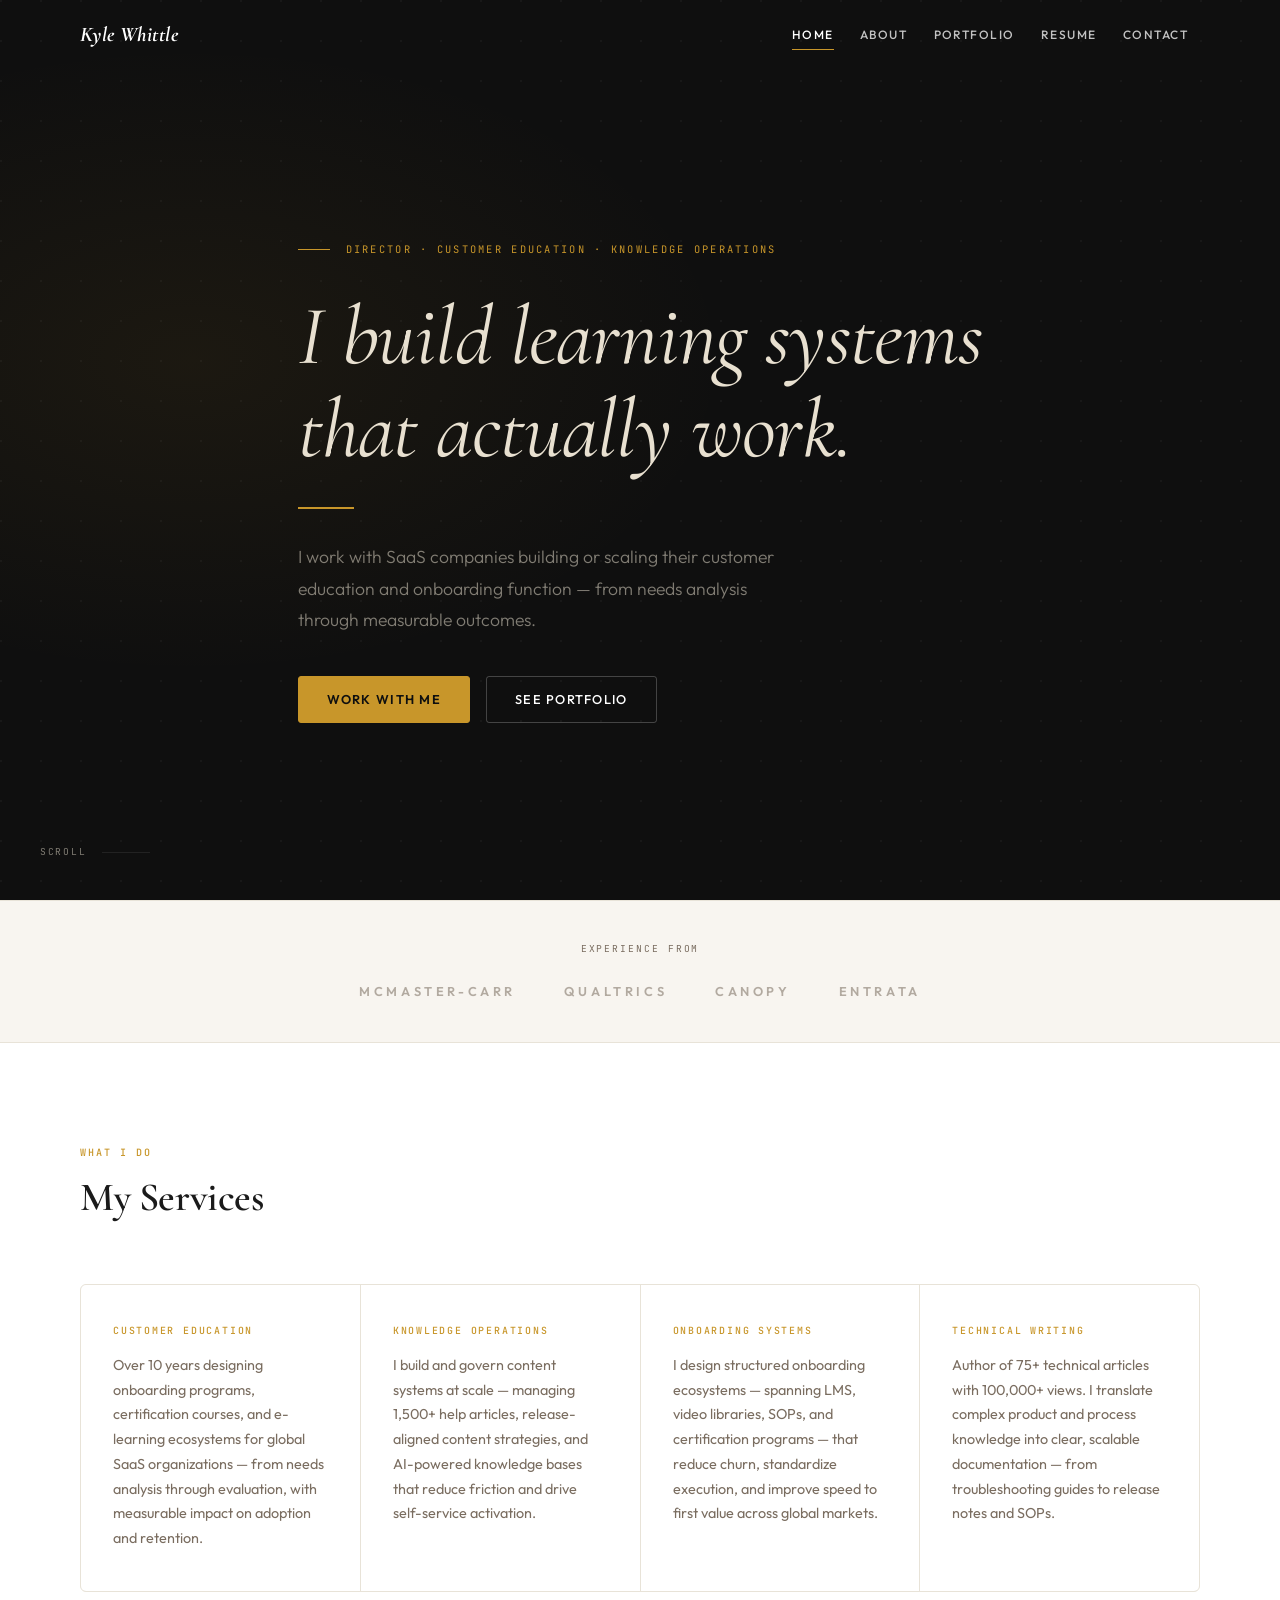
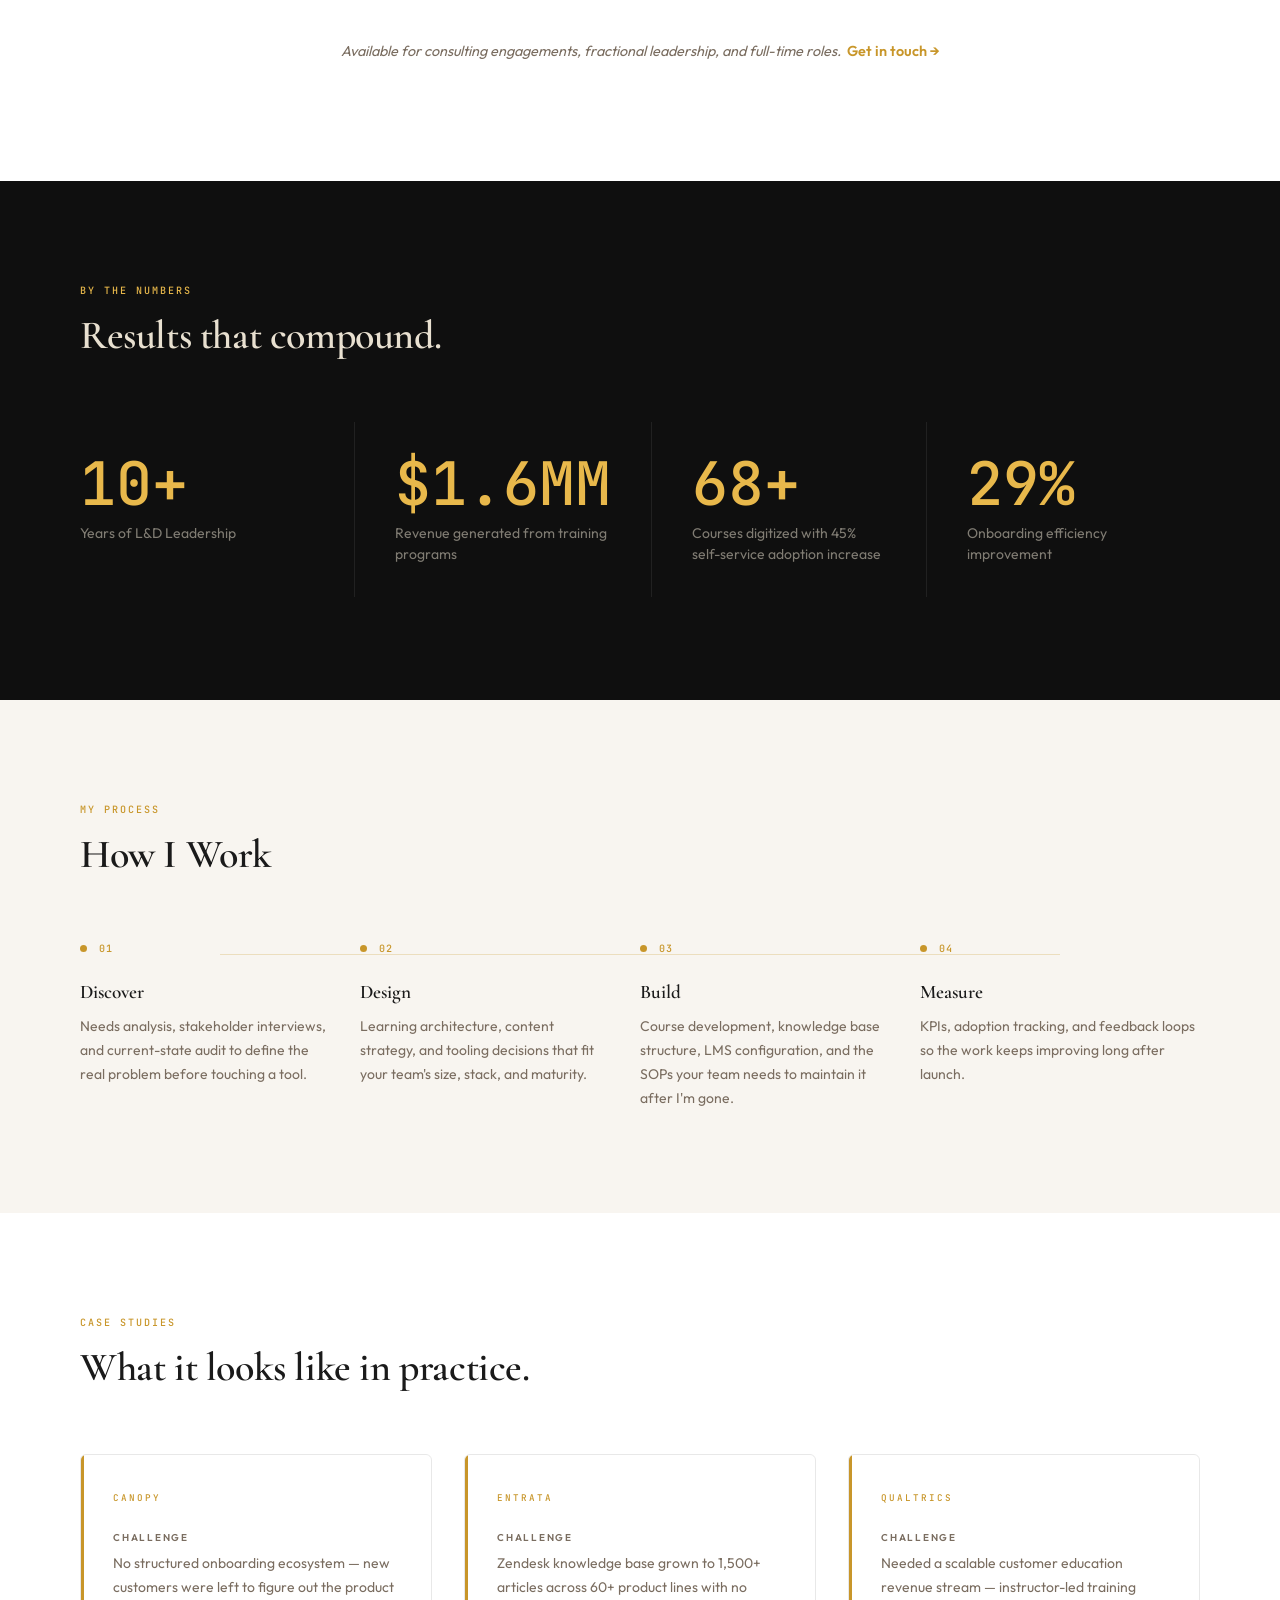
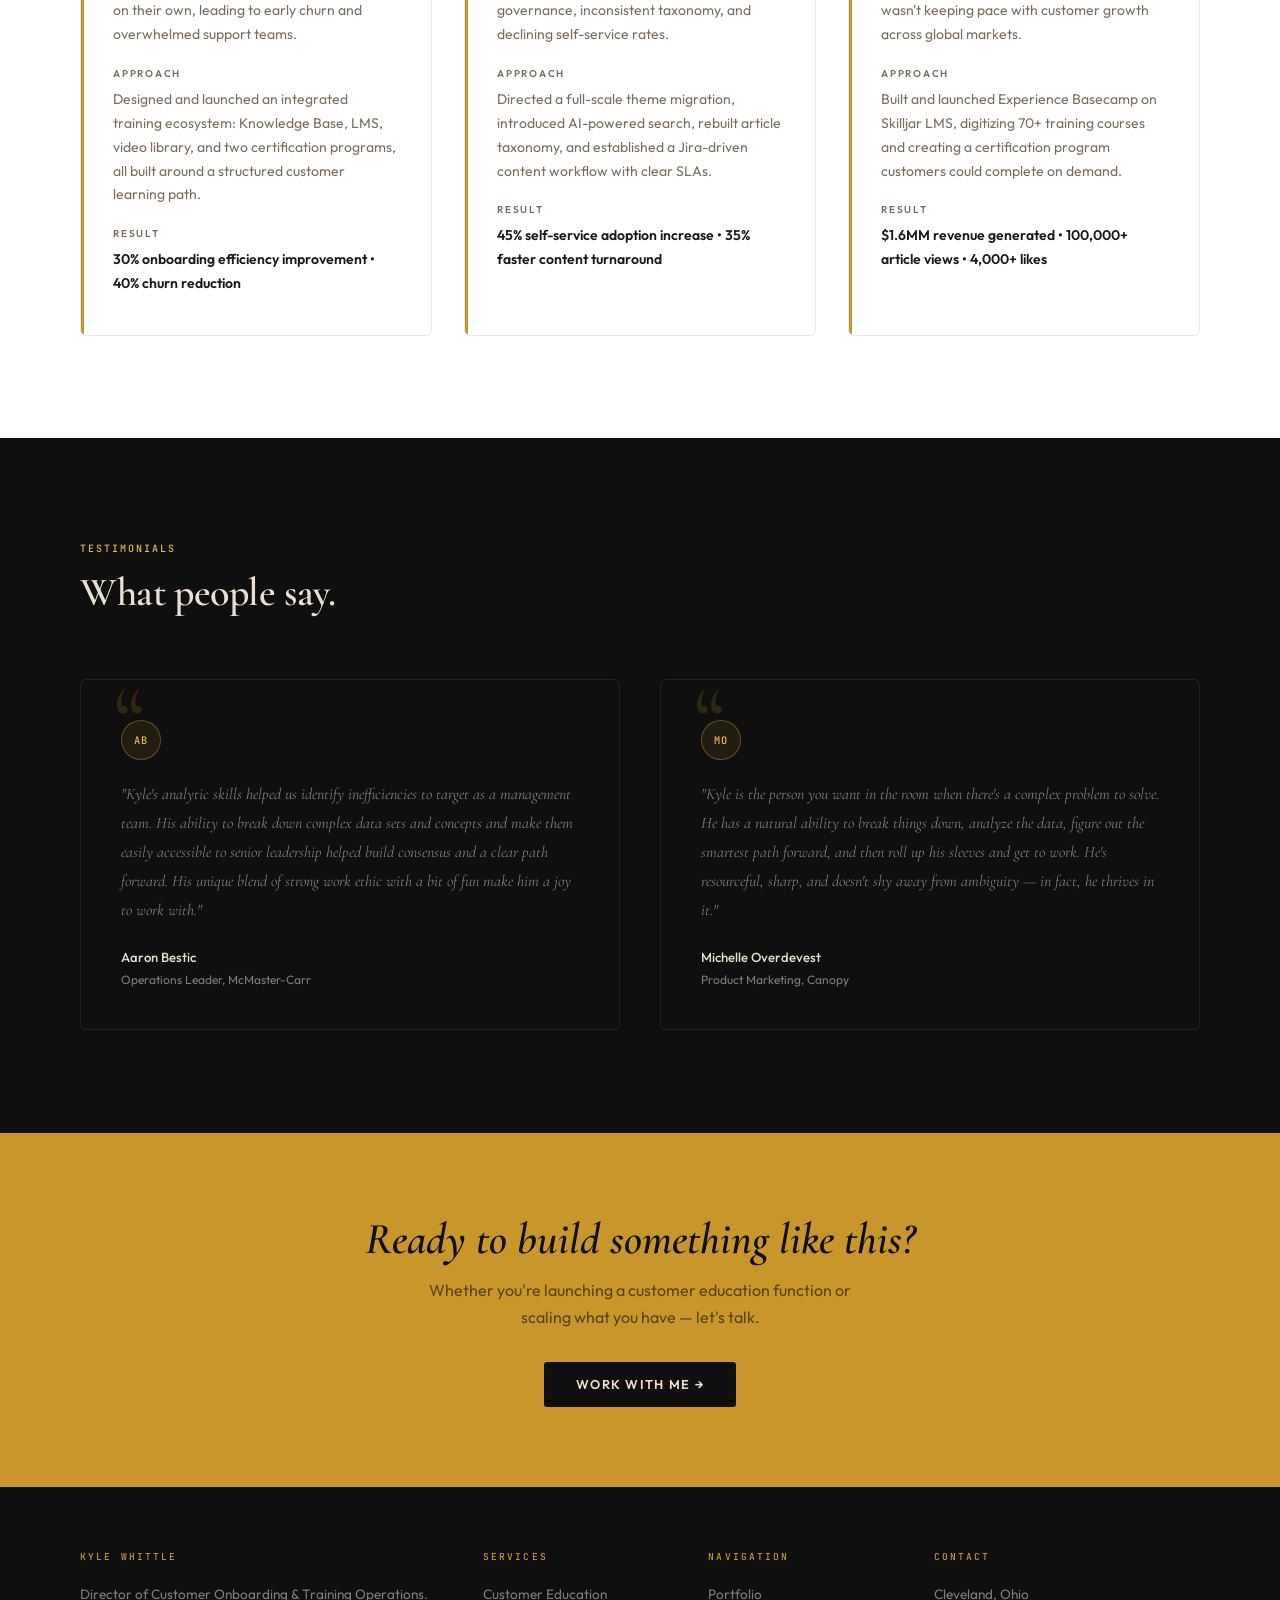
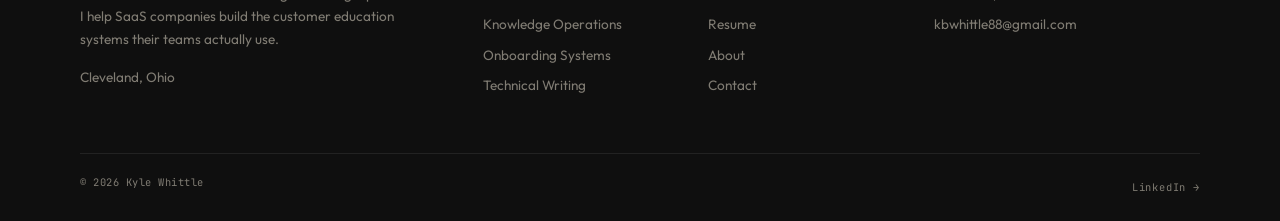
==== index.html @ 6db3bcc5 "Redesign portfolio site with editorial "Systems Architect" aesthetic Complete visual overhaul of all" ====
<!doctype html>
<html lang="en">
  <head>
    <meta charset="utf-8">
    <meta name="viewport" content="width=device-width, initial-scale=1">

    <link rel="preconnect" href="https://fonts.googleapis.com">
    <link rel="preconnect" href="https://fonts.gstatic.com" crossorigin>
    <link href="https://fonts.googleapis.com/css2?family=Cormorant+Garamond:ital,wght@0,400;0,600;0,700;1,400;1,600;1,700&family=Outfit:wght@300;400;500;600&family=JetBrains+Mono:wght@400;500&display=swap" rel="stylesheet">

    <link rel="stylesheet" href="css/mystyle.css">

    <title>Kyle Whittle</title>
    <meta name="description" content="Director of Customer Onboarding &amp; Training Operations. I help SaaS companies build scalable enablement systems that accelerate time to value.">
    <meta property="og:title" content="Kyle Whittle">
    <meta property="og:description" content="Director of Customer Onboarding &amp; Training Operations. I help SaaS companies build scalable enablement systems that accelerate time to value.">
    <meta property="og:type" content="website">
  </head>
  <body>

    <!-- HEADER -->
    <header class="site-header" id="site-header">
      <div class="header-inner">
        <a href="index.html" class="header-logo">Kyle Whittle</a>
        <nav>
          <ul class="navigation">
            <li><a href="index.html" class="active">Home</a></li>
            <li><a href="about.html">About</a></li>
            <li><a href="portfolio.html">Portfolio</a></li>
            <li><a href="resume.html">Resume</a></li>
            <li><a href="contact.html">Contact</a></li>
          </ul>
        </nav>
        <button class="nav-toggle" aria-label="Menu">
          <span></span><span></span><span></span>
        </button>
      </div>
    </header>

    <!-- HERO -->
    <section class="hero" id="hero">
      <div class="hero-inner">
        <div class="hero-eyebrow">Director · Customer Education · Knowledge Operations</div>
        <h1 class="hero-title">I build learning systems<br>that actually work.</h1>
        <div class="hero-rule"></div>
        <p class="hero-subtitle">I work with SaaS companies building or scaling their customer education and onboarding function — from needs analysis through measurable outcomes.</p>
        <div class="hero-actions">
          <a href="contact.html" class="btn-primary">Work With Me</a>
          <a href="portfolio.html" class="btn-ghost">See Portfolio</a>
        </div>
      </div>
      <div class="hero-scroll">
        <span>Scroll</span>
        <div class="hero-scroll-line"></div>
      </div>
    </section>

    <!-- LOGO STRIP -->
    <div class="logo-strip">
      <div class="container">
        <span class="logo-strip-label">Experience from</span>
        <div class="logo-strip-names">
          <span>McMaster-Carr</span>
          <span>Qualtrics</span>
          <span>Canopy</span>
          <span>Entrata</span>
        </div>
      </div>
    </div>

    <!-- SERVICES -->
    <section class="section-light">
      <div class="container">
        <div class="section-header fade-up">
          <span class="section-label">What I Do</span>
          <h2 class="section-title">My Services</h2>
        </div>
        <div class="services-grid fade-up">

          <div>
            <h4>Customer Education</h4>
            <p>Over 10 years designing onboarding programs, certification courses, and e-learning ecosystems for global SaaS organizations — from needs analysis through evaluation, with measurable impact on adoption and retention.</p>
          </div>

          <div>
            <h4>Knowledge Operations</h4>
            <p>I build and govern content systems at scale — managing 1,500+ help articles, release-aligned content strategies, and AI-powered knowledge bases that reduce friction and drive self-service activation.</p>
          </div>

          <div>
            <h4>Onboarding Systems</h4>
            <p>I design structured onboarding ecosystems — spanning LMS, video libraries, SOPs, and certification programs — that reduce churn, standardize execution, and improve speed to first value across global markets.</p>
          </div>

          <div>
            <h4>Technical Writing</h4>
            <p>Author of 75+ technical articles with 100,000+ views. I translate complex product and process knowledge into clear, scalable documentation — from troubleshooting guides to release notes and SOPs.</p>
          </div>

        </div>

        <p class="engagement-note fade-up" style="margin-top:2.5rem">Available for consulting engagements, fractional leadership, and full-time roles. &nbsp;<a href="contact.html">Get in touch &rarr;</a></p>
      </div>
    </section>

    <!-- STATS -->
    <section class="section-dark">
      <div class="container">
        <div class="section-header fade-up">
          <span class="section-label section-label-dark">By the Numbers</span>
          <h2 class="section-title section-title-dark">Results that compound.</h2>
        </div>
        <div class="stats-grid">

          <div class="fun-fact fade-up">
            <span class="stat-number" data-target="10" data-suffix="+">10+</span>
            <h4>Years of L&amp;D Leadership</h4>
          </div>

          <div class="fun-fact fade-up" style="transition-delay:0.1s">
            <span class="stat-number" data-target="1.6" data-prefix="$" data-suffix="MM" data-decimals="1">$1.6MM</span>
            <h4>Revenue generated from training programs</h4>
          </div>

          <div class="fun-fact fade-up" style="transition-delay:0.2s">
            <span class="stat-number" data-target="70" data-suffix="+">70+</span>
            <h4>Courses digitized with 45% self-service adoption increase</h4>
          </div>

          <div class="fun-fact fade-up" style="transition-delay:0.3s">
            <span class="stat-number" data-target="30" data-suffix="%">30%</span>
            <h4>Onboarding efficiency improvement</h4>
          </div>

        </div>
      </div>
    </section>

    <!-- HOW I WORK -->
    <section class="section-cream">
      <div class="container">
        <div class="section-header fade-up">
          <span class="section-label">My Process</span>
          <h2 class="section-title">How I Work</h2>
        </div>
        <div class="process-grid fade-up">

          <div class="process-step">
            <div class="process-step-number">01</div>
            <h4>Discover</h4>
            <p>Needs analysis, stakeholder interviews, and current-state audit to define the real problem before touching a tool.</p>
          </div>

          <div class="process-step">
            <div class="process-step-number">02</div>
            <h4>Design</h4>
            <p>Learning architecture, content strategy, and tooling decisions that fit your team's size, stack, and maturity.</p>
          </div>

          <div class="process-step">
            <div class="process-step-number">03</div>
            <h4>Build</h4>
            <p>Course development, knowledge base structure, LMS configuration, and the SOPs your team needs to maintain it after I'm gone.</p>
          </div>

          <div class="process-step">
            <div class="process-step-number">04</div>
            <h4>Measure</h4>
            <p>KPIs, adoption tracking, and feedback loops so the work keeps improving long after launch.</p>
          </div>

        </div>
      </div>
    </section>

    <!-- CASE STUDIES -->
    <section class="section-light">
      <div class="container">
        <div class="section-header fade-up">
          <span class="section-label">Case Studies</span>
          <h2 class="section-title">What it looks like in practice.</h2>
        </div>
        <div class="case-studies-grid">

          <div class="case-study-card fade-up">
            <span class="cs-company">Canopy</span>
            <span class="cs-label">Challenge</span>
            <p>No structured onboarding ecosystem — new customers were left to figure out the product on their own, leading to early churn and overwhelmed support teams.</p>
            <span class="cs-label">Approach</span>
            <p>Designed and launched an integrated training ecosystem: Knowledge Base, LMS, video library, and two certification programs, all built around a structured customer learning path.</p>
            <span class="cs-label">Result</span>
            <p class="cs-result">30% onboarding efficiency improvement &bull; 40% churn reduction</p>
          </div>

          <div class="case-study-card fade-up" style="transition-delay:0.1s">
            <span class="cs-company">Entrata</span>
            <span class="cs-label">Challenge</span>
            <p>Zendesk knowledge base grown to 1,500+ articles across 60+ product lines with no governance, inconsistent taxonomy, and declining self-service rates.</p>
            <span class="cs-label">Approach</span>
            <p>Directed a full-scale theme migration, introduced AI-powered search, rebuilt article taxonomy, and established a Jira-driven content workflow with clear SLAs.</p>
            <span class="cs-label">Result</span>
            <p class="cs-result">45% self-service adoption increase &bull; 35% faster content turnaround</p>
          </div>

          <div class="case-study-card fade-up" style="transition-delay:0.2s">
            <span class="cs-company">Qualtrics</span>
            <span class="cs-label">Challenge</span>
            <p>Needed a scalable customer education revenue stream — instructor-led training wasn't keeping pace with customer growth across global markets.</p>
            <span class="cs-label">Approach</span>
            <p>Built and launched Experience Basecamp on Skilljar LMS, digitizing 70+ training courses and creating a certification program customers could complete on demand.</p>
            <span class="cs-label">Result</span>
            <p class="cs-result">$1.6MM revenue generated &bull; 100,000+ article views &bull; 4,000+ likes</p>
          </div>

        </div>
      </div>
    </section>

    <!-- TESTIMONIALS -->
    <section class="section-dark">
      <div class="container">
        <div class="section-header fade-up">
          <span class="section-label section-label-dark">Testimonials</span>
          <h2 class="section-title section-title-dark">What people say.</h2>
        </div>
        <div class="testimonials-grid">

          <div class="testimonial-card fade-up">
            <div class="testimonial-avatar">AB</div>
            <blockquote>
              "Kyle's analytic skills helped us identify inefficiencies to target as a management team. His ability to break down complex data sets and concepts and make them easily accessible to senior leadership helped build consensus and a clear path forward. His unique blend of strong work ethic with a bit of fun make him a joy to work with."
            </blockquote>
            <p class="testimonial-attribution">
              Aaron Bestic
              <span>Operations Leader, McMaster-Carr</span>
            </p>
          </div>

          <div class="testimonial-card fade-up" style="transition-delay:0.1s">
            <div class="testimonial-avatar">MO</div>
            <blockquote>
              "Kyle is the person you want in the room when there's a complex problem to solve. He has a natural ability to break things down, analyze the data, figure out the smartest path forward, and then roll up his sleeves and get to work. He's resourceful, sharp, and doesn't shy away from ambiguity — in fact, he thrives in it."
            </blockquote>
            <p class="testimonial-attribution">
              Michelle Overdevest
              <span>Product Marketing, Canopy</span>
            </p>
          </div>

        </div>
      </div>
    </section>

    <!-- CTA BANNER -->
    <div class="cta-banner">
      <h2>Ready to build something like this?</h2>
      <p>Whether you're launching a customer education function or scaling what you have — let's talk.</p>
      <a href="contact.html" class="btn-cta">Work With Me &rarr;</a>
    </div>

    <!-- FOOTER -->
    <footer>
      <div class="container">
        <div class="footer-grid">

          <div class="footer-col">
            <h6>Kyle Whittle</h6>
            <p>Director of Customer Onboarding &amp; Training Operations. I help SaaS companies build the customer education systems their teams actually use.</p>
            <p style="margin-top:1rem">Cleveland, Ohio</p>
          </div>

          <div class="footer-col">
            <h6>Services</h6>
            <p><a href="index.html#services">Customer Education</a></p>
            <p><a href="index.html#services">Knowledge Operations</a></p>
            <p><a href="index.html#services">Onboarding Systems</a></p>
            <p><a href="index.html#services">Technical Writing</a></p>
          </div>

          <div class="footer-col">
            <h6>Navigation</h6>
            <p><a href="portfolio.html">Portfolio</a></p>
            <p><a href="resume.html">Resume</a></p>
            <p><a href="about.html">About</a></p>
            <p><a href="contact.html">Contact</a></p>
          </div>

          <div class="footer-col">
            <h6>Contact</h6>
            <p>Cleveland, Ohio</p>
            <p><a href="mailto:kbwhittle88@gmail.com">kbwhittle88@gmail.com</a></p>
          </div>

        </div>

        <hr>

        <div class="footer-bottom">
          <p>&copy; 2026 Kyle Whittle</p>
          <div class="footer-social">
            <a href="https://www.linkedin.com/in/kwhittle88" target="_blank" rel="noopener">LinkedIn &rarr;</a>
          </div>
        </div>
      </div>
    </footer>

    <script src="js/scripts.js"></script>
  </body>
</html>
---- css/mystyle.css ----
/* ============================================================
   KYLE WHITTLE PORTFOLIO — Design System v2
   Theme: "Systems Architect" — Editorial Precision
   Fonts: Cormorant Garamond / Outfit / JetBrains Mono
   ============================================================ */

/* ============================================================
   1. CUSTOM PROPERTIES
   ============================================================ */
:root {
  --font-serif:  'Cormorant Garamond', Georgia, serif;
  --font-sans:   'Outfit', system-ui, sans-serif;
  --font-mono:   'JetBrains Mono', 'Courier New', monospace;

  /* Dark palette */
  --ink:         #0f0f0f;
  --ink-surface: #1c1916;
  --on-dark:     #e8e0d0;
  --muted-dark:  rgba(232,224,208,0.52);
  --border-dark: rgba(255,255,255,0.08);

  /* Light palette */
  --cream:       #f8f5f0;
  --cream-mid:   #e8e3d8;
  --white:       #ffffff;
  --text:        #1a1a1a;
  --muted:       #7a6d60;
  --border-light:rgba(0,0,0,0.09);

  /* Accent */
  --amber:       #c8962a;
  --amber-hover: #b5831f;
  --amber-light: #e8b84b;
  --amber-dim:   rgba(200,150,42,0.10);

  /* Layout */
  --max-w:       1200px;
  --max-w-text:  680px;
  --gutter:      clamp(1.25rem, 4vw, 2.5rem);
  --section-pad: clamp(4rem, 8vw, 7rem);

  --r-sm:  3px;
  --r:     6px;
  --r-lg:  12px;
  --ease:  cubic-bezier(0.22, 1, 0.36, 1);
}

/* ============================================================
   2. RESET & BASE
   ============================================================ */
*, *::before, *::after { box-sizing: border-box; }

html { scroll-behavior: smooth; }

body {
  margin: 0;
  font-family: var(--font-sans);
  font-size: 1rem;
  line-height: 1.65;
  color: var(--text);
  background: var(--white);
  -webkit-font-smoothing: antialiased;
}

img { max-width: 100%; height: auto; display: block; }
ul  { list-style: none; margin: 0; padding: 0; }
a   { color: inherit; text-decoration: none; }
h1,h2,h3,h4,h5,h6 { margin-top: 0; line-height: 1.2; }
p   { margin-top: 0; }
address { font-style: normal; }

/* ============================================================
   3. LAYOUT
   ============================================================ */
.container {
  max-width: var(--max-w);
  margin-left: auto;
  margin-right: auto;
  padding-left: var(--gutter);
  padding-right: var(--gutter);
}

.section-light  { background: var(--white);  padding: var(--section-pad) 0; }
.section-cream  { background: var(--cream);  padding: var(--section-pad) 0; }
.section-dark   { background: var(--ink);    padding: var(--section-pad) 0; color: var(--on-dark); }

/* ============================================================
   4. ANIMATIONS
   ============================================================ */
.fade-up {
  opacity: 0;
  transform: translateY(26px);
  transition: opacity 0.7s var(--ease), transform 0.7s var(--ease);
}
.fade-up.visible { opacity: 1; transform: none; }

@media (prefers-reduced-motion: reduce) {
  .fade-up { transition: none; opacity: 1; transform: none; }
}

/* ============================================================
   5. HEADER & NAVIGATION
   ============================================================ */
.site-header {
  position: fixed;
  top: 0; left: 0; right: 0;
  z-index: 500;
  transition: background 0.4s var(--ease), box-shadow 0.4s var(--ease);
}
.site-header:not(.scrolled) { background: transparent; }
.site-header.scrolled       { background: var(--ink); box-shadow: 0 1px 0 var(--border-dark); }

.header-inner {
  max-width: var(--max-w);
  margin: 0 auto;
  padding: 1.1rem var(--gutter);
  display: flex;
  align-items: center;
  justify-content: space-between;
  gap: 2rem;
}

.header-logo {
  font-family: var(--font-serif);
  font-size: 1.3rem;
  font-weight: 700;
  font-style: italic;
  color: var(--white);
  letter-spacing: 0.02em;
  flex-shrink: 0;
  transition: color 0.2s;
}
.header-logo:hover { color: var(--amber-light); }

.navigation { display: flex; align-items: center; gap: 0.15rem; flex-wrap: wrap; }

.navigation li a {
  display: inline-block;
  padding: 0.35rem 0.75rem;
  font-family: var(--font-sans);
  font-size: 0.75rem;
  font-weight: 500;
  letter-spacing: 0.12em;
  text-transform: uppercase;
  color: rgba(255,255,255,0.75);
  position: relative;
  transition: color 0.2s;
}
.navigation li a::after {
  content: '';
  position: absolute;
  bottom: 0; left: 0.75rem; right: 0.75rem;
  height: 1px;
  background: var(--amber);
  transform: scaleX(0);
  transform-origin: left;
  transition: transform 0.25s var(--ease);
}
.navigation li a:hover,
.navigation li a.active { color: var(--white); }
.navigation li a:hover::after,
.navigation li a.active::after { transform: scaleX(1); }

/* Mobile nav toggle */
.nav-toggle {
  display: none;
  flex-direction: column;
  gap: 5px;
  padding: 4px;
  background: none;
  border: none;
  cursor: pointer;
  z-index: 510;
  position: relative;
}
.nav-toggle span {
  display: block; width: 22px; height: 2px;
  background: var(--white);
  transition: transform 0.3s, opacity 0.3s;
}
.nav-toggle.open span:nth-child(1) { transform: translateY(7px) rotate(45deg); }
.nav-toggle.open span:nth-child(2) { opacity: 0; }
.nav-toggle.open span:nth-child(3) { transform: translateY(-7px) rotate(-45deg); }

/* ============================================================
   6. HERO — Homepage
   ============================================================ */
.hero {
  position: relative;
  min-height: 100svh;
  background-color: var(--ink);
  background-image: radial-gradient(circle at 1px 1px, rgba(255,255,255,0.04) 1px, transparent 0);
  background-size: 40px 40px;
  display: flex;
  flex-direction: column;
  justify-content: center;
  overflow: hidden;
}
.hero::before {
  content: '';
  position: absolute; inset: 0;
  background: radial-gradient(ellipse 60% 50% at 15% 40%, rgba(200,150,42,0.07) 0%, transparent 70%);
  pointer-events: none;
}

.hero-inner {
  position: relative;
  z-index: 1;
  max-width: 860px;
  margin: 0 auto;
  padding: 9rem var(--gutter) 5rem;
}

.hero-eyebrow {
  font-family: var(--font-mono);
  font-size: 0.65rem;
  font-weight: 400;
  letter-spacing: 0.22em;
  text-transform: uppercase;
  color: var(--amber);
  margin-bottom: 2rem;
  display: flex;
  align-items: center;
  gap: 1rem;
}
.hero-eyebrow::before {
  content: '';
  display: inline-block;
  width: 32px; height: 1px;
  background: var(--amber);
  flex-shrink: 0;
}

.hero-title {
  font-family: var(--font-serif);
  font-size: clamp(2.8rem, 7vw, 5.25rem);
  font-weight: 400;
  font-style: italic;
  color: var(--on-dark);
  line-height: 1.1;
  margin-bottom: 2rem;
  letter-spacing: -0.01em;
}

.hero-rule {
  width: 56px; height: 2px;
  background: var(--amber);
  margin-bottom: 2rem;
}

.hero-subtitle {
  font-size: clamp(0.95rem, 2vw, 1.1rem);
  font-weight: 300;
  color: var(--muted-dark);
  max-width: 500px;
  line-height: 1.8;
  margin-bottom: 2.5rem;
}

.hero-actions { display: flex; gap: 1rem; flex-wrap: wrap; }

/* Scroll cue */
.hero-scroll {
  position: absolute;
  bottom: 2.5rem; left: var(--gutter);
  z-index: 1;
  display: flex;
  align-items: center;
  gap: 1rem;
  font-family: var(--font-mono);
  font-size: 0.6rem;
  letter-spacing: 0.18em;
  text-transform: uppercase;
  color: var(--muted-dark);
}
.hero-scroll-line {
  width: 48px; height: 1px;
  background: var(--border-dark);
  position: relative; overflow: hidden;
}
.hero-scroll-line::after {
  content: '';
  position: absolute;
  left: -100%; top: 0;
  width: 100%; height: 100%;
  background: var(--amber);
  animation: scroll-pulse 2.2s ease-in-out infinite;
}
@keyframes scroll-pulse {
  0%   { left: -100%; }
  50%  { left: 0; }
  100% { left: 100%; }
}

/* ============================================================
   7. PAGE HEADER (inner pages)
   ============================================================ */
.page-header {
  background: var(--ink);
  padding: 8rem var(--gutter) 4rem;
  position: relative;
  overflow: hidden;
}
.page-header::before {
  content: '';
  position: absolute; inset: 0;
  background-image: radial-gradient(circle at 1px 1px, rgba(255,255,255,0.03) 1px, transparent 0);
  background-size: 40px 40px;
  pointer-events: none;
}
.page-header-inner {
  position: relative; z-index: 1;
  max-width: var(--max-w);
  margin: 0 auto;
}
.page-header-eyebrow {
  font-family: var(--font-mono);
  font-size: 0.63rem;
  letter-spacing: 0.2em;
  text-transform: uppercase;
  color: var(--amber);
  margin-bottom: 1rem;
  display: block;
}
.page-header h1 {
  font-family: var(--font-serif);
  font-size: clamp(2rem, 5vw, 3.25rem);
  font-weight: 400;
  font-style: italic;
  color: var(--on-dark);
  margin-bottom: 0.6rem;
  line-height: 1.15;
}
.page-header .subtitle {
  font-size: 0.95rem;
  font-weight: 300;
  color: var(--muted-dark);
  margin: 0;
}

/* ============================================================
   8. SECTION HEADERS
   ============================================================ */
.section-label {
  font-family: var(--font-mono);
  font-size: 0.63rem;
  font-weight: 500;
  letter-spacing: 0.2em;
  text-transform: uppercase;
  color: var(--amber);
  display: block;
  margin-bottom: 0.75rem;
}
.section-label-dark { color: var(--amber-light); }

.section-title {
  font-family: var(--font-serif);
  font-size: clamp(1.65rem, 4vw, 2.5rem);
  font-weight: 600;
  color: var(--text);
  margin-bottom: 0;
  letter-spacing: -0.01em;
  line-height: 1.15;
}
.section-title-dark { color: var(--on-dark); }

.section-header { margin-bottom: clamp(2.5rem, 5vw, 4rem); }

/* ============================================================
   9. BUTTONS
   ============================================================ */
.btn-primary {
  display: inline-block;
  padding: 0.75rem 1.75rem;
  background: var(--amber);
  color: var(--ink);
  font-family: var(--font-sans);
  font-size: 0.8rem;
  font-weight: 600;
  letter-spacing: 0.1em;
  text-transform: uppercase;
  border-radius: var(--r-sm);
  border: 1px solid var(--amber);
  cursor: pointer;
  transition: background 0.2s, transform 0.2s;
}
.btn-primary:hover { background: var(--amber-hover); border-color: var(--amber-hover); transform: translateY(-1px); }

.btn-ghost {
  display: inline-block;
  padding: 0.75rem 1.75rem;
  background: transparent;
  color: var(--white);
  font-family: var(--font-sans);
  font-size: 0.8rem;
  font-weight: 500;
  letter-spacing: 0.1em;
  text-transform: uppercase;
  border: 1px solid rgba(255,255,255,0.22);
  border-radius: var(--r-sm);
  transition: border-color 0.2s, background 0.2s, color 0.2s;
}
.btn-ghost:hover { border-color: var(--amber); background: var(--amber-dim); color: var(--amber-light); }

.btn-outline {
  display: inline-block;
  padding: 0.7rem 1.6rem;
  background: transparent;
  color: var(--ink);
  font-family: var(--font-sans);
  font-size: 0.8rem;
  font-weight: 600;
  letter-spacing: 0.1em;
  text-transform: uppercase;
  border: 1px solid var(--ink);
  border-radius: var(--r-sm);
  cursor: pointer;
  transition: background 0.2s, color 0.2s;
}
.btn-outline:hover { background: var(--ink); color: var(--white); }

/* Generic .btn for modals / forms */
.btn {
  display: inline-block;
  padding: 0.5rem 1.25rem;
  border-radius: var(--r-sm);
  font-family: var(--font-sans);
  font-size: 0.875rem;
  font-weight: 500;
  cursor: pointer;
  border: 1px solid transparent;
  transition: background 0.2s, color 0.2s;
}

/* ============================================================
   10. LOGO STRIP
   ============================================================ */
.logo-strip {
  background: var(--cream);
  padding: 2.5rem var(--gutter);
  text-align: center;
  border-top: 1px solid var(--cream-mid);
  border-bottom: 1px solid var(--cream-mid);
}
.logo-strip-label {
  display: block;
  font-family: var(--font-mono);
  font-size: 0.6rem;
  font-weight: 400;
  letter-spacing: 0.2em;
  text-transform: uppercase;
  color: var(--muted);
  margin-bottom: 1.5rem;
}
.logo-strip-names {
  display: flex;
  justify-content: center;
  align-items: center;
  flex-wrap: wrap;
  gap: 0.5rem 3rem;
}
.logo-strip-names span {
  font-family: var(--font-sans);
  font-size: 0.8rem;
  font-weight: 600;
  letter-spacing: 0.28em;
  text-transform: uppercase;
  color: var(--muted);
  opacity: 0.55;
}

/* ============================================================
   11. ENGAGEMENT NOTE
   ============================================================ */
.engagement-note {
  text-align: center;
  padding: 0.5rem 0 0;
  color: var(--muted);
  font-size: 0.9rem;
  font-style: italic;
}
.engagement-note a {
  color: var(--amber);
  font-style: normal;
  font-weight: 600;
  border-bottom: 1px solid transparent;
  transition: border-color 0.2s;
}
.engagement-note a:hover { border-color: var(--amber); }

/* ============================================================
   12. SERVICES GRID
   ============================================================ */
.services-grid {
  display: grid;
  grid-template-columns: repeat(4, 1fr);
  gap: 1px;
  background: var(--cream-mid);
  border: 1px solid var(--cream-mid);
  border-radius: var(--r);
  overflow: hidden;
}
.services-grid > div {
  padding: 2.5rem 2rem;
  background: var(--white);
  transition: background 0.2s;
}
.services-grid > div:hover { background: var(--cream); }
.services-grid img { display: none; }
.services-grid h4 {
  font-family: var(--font-mono);
  font-size: 0.62rem;
  font-weight: 500;
  letter-spacing: 0.18em;
  text-transform: uppercase;
  color: var(--amber);
  margin-bottom: 1rem;
}
.services-grid p { font-size: 0.9rem; color: var(--muted); line-height: 1.72; margin: 0; }

/* ============================================================
   13. STATS  (dark section)
   ============================================================ */
.stats-grid {
  display: grid;
  grid-template-columns: repeat(4, 1fr);
  gap: 0;
}
.fun-fact {
  padding: 2rem 2.5rem;
  border-left: 1px solid var(--border-dark);
}
.fun-fact:first-child { border-left: none; padding-left: 0; }
.fun-fact img { display: none; }
.fun-fact h4 {
  font-size: 0.875rem;
  font-weight: 400;
  color: var(--muted-dark);
  line-height: 1.5;
  margin: 0;
}
.stat-number {
  display: block;
  font-family: var(--font-mono);
  font-size: clamp(2.4rem, 5vw, 3.75rem);
  font-weight: 500;
  color: var(--amber-light);
  line-height: 1;
  margin-bottom: 0.6rem;
  font-variant-numeric: tabular-nums;
}

/* ============================================================
   14. PROCESS STEPS
   ============================================================ */
.process-grid {
  display: grid;
  grid-template-columns: repeat(4, 1fr);
  position: relative;
}
.process-grid::before {
  content: '';
  position: absolute;
  top: 0.85rem;
  left: calc(100% / 8);
  right: calc(100% / 8);
  height: 1px;
  background: var(--amber);
  opacity: 0.25;
}
.process-step { padding: 0 2rem 0 0; }
.process-step:last-child { padding-right: 0; }
.process-step-number {
  font-family: var(--font-mono);
  font-size: 0.63rem;
  font-weight: 500;
  color: var(--amber);
  letter-spacing: 0.12em;
  margin-bottom: 1.5rem;
  display: flex;
  align-items: center;
  gap: 0.75rem;
}
.process-step-number::before {
  content: '';
  width: 7px; height: 7px;
  border-radius: 50%;
  background: var(--amber);
  flex-shrink: 0;
}
.process-step h4 {
  font-family: var(--font-serif);
  font-size: 1.2rem;
  font-weight: 600;
  margin-bottom: 0.6rem;
  color: var(--text);
}
.process-step p { font-size: 0.875rem; color: var(--muted); line-height: 1.72; margin: 0; }

/* ============================================================
   15. CASE STUDIES
   ============================================================ */
.case-studies-grid {
  display: grid;
  grid-template-columns: repeat(3, 1fr);
  gap: 2rem;
}
.case-study-card {
  border: 1px solid var(--border-light);
  border-radius: var(--r);
  padding: 2.25rem 2rem;
  position: relative;
  overflow: hidden;
  transition: transform 0.25s var(--ease), box-shadow 0.25s var(--ease);
}
.case-study-card::before {
  content: '';
  position: absolute;
  top: 0; left: 0;
  width: 3px; height: 100%;
  background: var(--amber);
}
.case-study-card:hover { transform: translateY(-4px); box-shadow: 0 12px 36px rgba(0,0,0,0.08); }
.cs-company {
  font-family: var(--font-mono);
  font-size: 0.58rem;
  font-weight: 500;
  letter-spacing: 0.22em;
  text-transform: uppercase;
  color: var(--amber);
  margin-bottom: 1.5rem;
  display: block;
}
.cs-label {
  display: block;
  font-family: var(--font-sans);
  font-size: 0.62rem;
  font-weight: 600;
  letter-spacing: 0.18em;
  text-transform: uppercase;
  color: var(--muted);
  margin-bottom: 0.35rem;
  margin-top: 1.2rem;
}
.case-study-card .cs-label:first-of-type { margin-top: 0; }
.case-study-card p { margin: 0 0 0.2rem; font-size: 0.875rem; color: var(--muted); line-height: 1.7; }
.cs-result { color: var(--text) !important; font-weight: 600 !important; }

/* ============================================================
   16. TESTIMONIALS  (dark section)
   ============================================================ */
.testimonials-grid { display: grid; grid-template-columns: repeat(2, 1fr); gap: 2.5rem; }
.testimonial-card {
  padding: 2.5rem;
  border: 1px solid var(--border-dark);
  border-radius: var(--r);
  position: relative;
}
.testimonial-card::before {
  content: '\201C';
  position: absolute;
  top: -0.5rem; left: 2rem;
  font-family: var(--font-serif);
  font-size: 6rem;
  line-height: 1;
  color: var(--amber);
  opacity: 0.18;
  pointer-events: none;
}
.testimonial-avatar {
  width: 40px; height: 40px;
  border-radius: 50%;
  background: var(--amber-dim);
  border: 1px solid rgba(200,150,42,0.4);
  color: var(--amber-light);
  display: flex;
  align-items: center;
  justify-content: center;
  font-family: var(--font-mono);
  font-size: 0.65rem;
  font-weight: 500;
  letter-spacing: 0.05em;
  margin-bottom: 1.25rem;
}
.testimonial-card blockquote {
  margin: 0 0 1.5rem;
  font-family: var(--font-serif);
  font-size: 1rem;
  font-style: italic;
  color: var(--muted-dark);
  line-height: 1.8;
}
.testimonial-attribution {
  margin: 0;
  font-size: 0.82rem;
  color: var(--on-dark);
  font-weight: 500;
  line-height: 1.5;
}
.testimonial-attribution span {
  display: block;
  color: var(--muted-dark);
  font-weight: 400;
  font-size: 0.75rem;
  margin-top: 0.2rem;
}

/* ============================================================
   17. CTA BANNER
   ============================================================ */
.cta-banner {
  background: var(--amber);
  padding: 5rem var(--gutter);
  text-align: center;
}
.cta-banner h2 {
  font-family: var(--font-serif);
  font-size: clamp(1.75rem, 4vw, 2.75rem);
  font-weight: 600;
  font-style: italic;
  color: var(--ink);
  margin-bottom: 0.75rem;
}
.cta-banner p { color: rgba(15,15,15,0.6); font-size: 1rem; margin: 0 auto 2rem; max-width: 460px; }
.cta-banner .btn-cta {
  display: inline-block;
  padding: 0.75rem 2rem;
  background: var(--ink);
  color: var(--on-dark);
  font-family: var(--font-sans);
  font-size: 0.8rem;
  font-weight: 600;
  letter-spacing: 0.1em;
  text-transform: uppercase;
  border-radius: var(--r-sm);
  transition: background 0.2s;
}
.cta-banner .btn-cta:hover { background: #333; }

/* ============================================================
   18. FOOTER
   ============================================================ */
footer {
  background: var(--ink);
  color: var(--on-dark);
  padding: 4rem 0 0;
}
.footer-grid {
  display: grid;
  grid-template-columns: 2fr 1fr 1fr 1.5fr;
  gap: 3rem;
  padding-bottom: 3rem;
}
.footer-col h6 {
  font-family: var(--font-mono);
  font-size: 0.6rem;
  font-weight: 500;
  letter-spacing: 0.22em;
  text-transform: uppercase;
  color: var(--amber);
  margin-bottom: 1.25rem;
}
.footer-col p { margin: 0 0 0.5rem; font-size: 0.85rem; color: var(--muted-dark); line-height: 1.65; }
.footer-col a { color: var(--muted-dark); transition: color 0.2s; }
.footer-col a:hover { color: var(--on-dark); }
.profile-pic { display: none; }
footer hr { border: none; border-top: 1px solid var(--border-dark); margin: 0; }
.footer-bottom {
  display: flex;
  align-items: center;
  justify-content: space-between;
  padding: 1.25rem 0;
  font-family: var(--font-mono);
  font-size: 0.65rem;
  letter-spacing: 0.05em;
  color: var(--muted-dark);
}
.footer-social { display: flex; gap: 0.5rem; }
.footer-social a {
  color: var(--muted-dark);
  font-family: var(--font-mono);
  font-size: 0.65rem;
  letter-spacing: 0.08em;
  transition: color 0.2s;
}
.footer-social a:hover { color: var(--amber-light); }

/* ============================================================
   19. BACK TO TOP
   ============================================================ */
.scrollToTop {
  position: fixed;
  bottom: 2rem; right: 2rem;
  display: none;
  z-index: 400;
  width: 44px; height: 44px;
  background: var(--amber);
  border-radius: 50%;
  align-items: center;
  justify-content: center;
  transition: background 0.2s;
}
.scrollToTop:hover { background: var(--amber-hover); }
.back-to-top-arrow { width: 14px; height: 14px; filter: invert(1); }
.back-to-top-text  { display: none; }
.scrollToTop.fix-to-bottom { position: absolute; }

/* ============================================================
   20. PORTFOLIO PAGE
   ============================================================ */
.portfolio-nav {
  display: flex;
  gap: 0.5rem;
  flex-wrap: wrap;
  margin-bottom: 3rem;
  padding-bottom: 1.5rem;
  border-bottom: 1px solid var(--border-light);
}
.portfolio-nav a {
  font-family: var(--font-mono);
  font-size: 0.62rem;
  letter-spacing: 0.14em;
  text-transform: uppercase;
  padding: 0.4rem 0.9rem;
  border: 1px solid var(--border-light);
  border-radius: 2rem;
  color: var(--muted);
  transition: border-color 0.2s, color 0.2s, background 0.2s;
}
.portfolio-nav a:hover { border-color: var(--amber); color: var(--amber); background: var(--amber-dim); }

.bg-light { background: var(--cream); }

#portfolio { padding: 3rem 0; }
#portfolio h2 {
  font-family: var(--font-serif);
  font-size: 1.4rem;
  font-weight: 600;
  font-style: italic;
  color: var(--text);
  margin-bottom: 1.5rem;
  padding-bottom: 0.75rem;
  border-bottom: 1px solid var(--border-light);
}

.portfolio-row {
  display: grid;
  grid-template-columns: repeat(3, 1fr);
  gap: 1.5rem;
  margin-bottom: 2.5rem;
}
.portfolio-row.four-col { grid-template-columns: repeat(4, 1fr); }

.portfolio-item { margin: 0; }
.portfolio-link {
  position: relative;
  display: block;
  cursor: pointer;
  overflow: hidden;
  border-radius: var(--r-sm);
}
.portfolio-hover {
  position: absolute; inset: 0;
  display: flex;
  align-items: center;
  justify-content: center;
  opacity: 0;
  background: rgba(15,15,15,0.78);
  transition: opacity 0.25s ease;
}
.portfolio-link:hover .portfolio-hover { opacity: 1; }
.portfolio-hover-content {
  font-family: var(--font-sans);
  font-size: 0.68rem;
  font-weight: 600;
  letter-spacing: 0.15em;
  text-transform: uppercase;
  color: var(--amber-light);
  border: 1px solid var(--amber);
  padding: 0.4rem 1rem;
  border-radius: 2rem;
}
.portfolio-link img {
  display: block;
  width: 100%;
  aspect-ratio: 4/3;
  object-fit: cover;
}
.portfolio-caption { padding: 0.75rem 0; }
.portfolio-caption h4 {
  margin: 0;
  font-family: var(--font-sans);
  font-size: 0.85rem;
  font-weight: 500;
  color: var(--text);
}

/* Pro work placeholders */
.pro-portfolio-placeholder {
  background: var(--cream);
  border: 1px dashed var(--cream-mid);
  aspect-ratio: 4/3;
  display: flex;
  flex-direction: column;
  align-items: center;
  justify-content: center;
  color: var(--muted);
  font-size: 0.8rem;
  text-align: center;
  padding: 1.5rem;
  gap: 0.75rem;
  border-radius: var(--r-sm);
}
.pro-portfolio-placeholder span { font-family: var(--font-serif); font-size: 1.5rem; opacity: 0.3; }

/* Well */
.well {
  background: var(--cream);
  border: 1px solid var(--cream-mid);
  border-left: 3px solid var(--amber);
  border-radius: var(--r-sm);
  padding: 1.5rem 2rem;
  margin-bottom: 2rem;
  font-size: 0.9rem;
  color: var(--muted);
  line-height: 1.75;
}

/* ============================================================
   21. PORTFOLIO MODALS
   ============================================================ */
.portfolio-modal {
  display: none;
  position: fixed; inset: 0;
  z-index: 1000;
  background: rgba(0,0,0,0.72);
  overflow-y: auto;
  padding: 2rem var(--gutter);
}
.portfolio-modal.is-open { display: flex; align-items: flex-start; justify-content: center; }
.modal-dialog {
  background: var(--white);
  width: 100%;
  max-width: 680px;
  position: relative;
  padding: 4.5rem 2.5rem 3rem;
  margin: auto;
  border-radius: var(--r);
  box-shadow: 0 24px 80px rgba(0,0,0,0.28);
}
.modal-body { text-align: center; }
.modal-body h2 {
  font-family: var(--font-serif);
  font-size: 1.75rem;
  font-weight: 600;
  font-style: italic;
  color: var(--text);
  margin-bottom: 0.5rem;
}
.modal-body .item-intro {
  font-size: 0.9rem;
  color: var(--muted);
  line-height: 1.78;
  margin: 0.75rem 0 2rem;
}
.modal-body img {
  margin: 0 auto 2rem;
  border-radius: var(--r-sm);
  border: 1px solid var(--border-light);
}
.modal-body .list-inline {
  display: flex;
  justify-content: center;
  gap: 1.5rem;
  flex-wrap: wrap;
  margin: 0 0 1.5rem;
  font-family: var(--font-mono);
  font-size: 0.75rem;
  color: var(--muted);
}
.modal-body .list-inline a { color: var(--amber); text-decoration: underline; }
.close-modal {
  position: absolute;
  top: 1rem; right: 1rem;
  width: 40px; height: 40px;
  cursor: pointer;
  display: flex;
  align-items: center;
  justify-content: center;
  background: transparent;
  border: none;
  font-size: 1.5rem;
  color: var(--muted);
  line-height: 1;
  transition: color 0.2s;
}
.close-modal:hover { color: var(--text); }

/* ============================================================
   22. RESUME
   ============================================================ */
.resume-grid {
  display: grid;
  grid-template-columns: 1fr 1fr;
  gap: 4rem;
  padding: 3rem 0 4rem;
  align-items: start;
}
.profile-pic-resume {
  display: block;
  margin: 2rem auto;
  width: 150px; height: 150px;
  object-fit: cover;
  border-radius: 50%;
  border: 2px solid var(--amber);
  box-shadow: 0 0 0 6px var(--amber-dim);
}
.timeline { position: relative; }
.timeline > h2 {
  font-family: var(--font-serif);
  font-size: 1.2rem;
  font-weight: 600;
  font-style: italic;
  color: var(--text);
  margin-bottom: 2rem;
  padding-bottom: 0.75rem;
  border-bottom: 1px solid var(--border-light);
}
.event {
  position: relative;
  padding: 1.5rem 1.5rem 1.25rem 4.5rem;
  margin-bottom: 1.25rem;
  border: 1px solid var(--border-light);
  border-radius: var(--r);
  background: var(--white);
  transition: box-shadow 0.2s;
}
.event:hover { box-shadow: 0 4px 16px rgba(0,0,0,0.06); }
.event::after, .event::before { display: none; }
.event .date {
  position: absolute;
  top: 1.5rem; left: 1.25rem;
  font-family: var(--font-mono);
  font-size: 0.6rem;
  font-weight: 500;
  letter-spacing: 0.05em;
  color: var(--amber);
  width: auto; line-height: 1;
  background: none; border: none;
  border-radius: 0;
  display: inline;
}
.event.current { border-color: var(--amber); }
.event h4 { font-size: 0.95rem; font-weight: 600; margin: 0 0 0.2rem; color: var(--text); }
.event h5 {
  font-family: var(--font-mono);
  font-size: 0.6rem;
  font-weight: 500;
  letter-spacing: 0.12em;
  text-transform: uppercase;
  color: var(--muted);
  margin: 0 0 0.6rem; padding: 0;
}
.event p { margin: 0 0 0.3rem; font-size: 0.82rem; color: var(--muted); line-height: 1.65; }
.event p::before { display: none; }

/* Skill bars */
.skillset { margin-bottom: 0.75rem; }
.skill-unit h4 { font-size: 0.875rem; font-weight: 500; color: var(--text); margin-bottom: 0.4rem; }
.skill-unit .bar {
  width: 100%; height: 4px;
  background: var(--cream-mid);
  border-radius: 10px;
  overflow: hidden;
}
.skill-unit .bar .progress {
  background: var(--amber);
  height: 100%;
  width: 0;
  border-radius: 10px;
  transition: width 1.2s var(--ease);
}

.download-button { margin-top: 1.5rem; }
.button {
  display: inline-block;
  padding: 0.65rem 1.5rem;
  font-family: var(--font-sans);
  font-size: 0.8rem;
  font-weight: 600;
  letter-spacing: 0.08em;
  text-transform: uppercase;
  border: 1px solid var(--border-light);
  border-radius: var(--r-sm);
  color: var(--text);
  transition: border-color 0.2s, background 0.2s, box-shadow 0.2s;
  box-shadow: none;
  outline: none;
  text-shadow: none;
}
.button:hover { border-color: var(--amber); background: var(--amber-dim); box-shadow: none; text-shadow: none; }

/* ============================================================
   23. ABOUT PAGE
   ============================================================ */
.about-grid {
  display: grid;
  grid-template-columns: 210px 1fr;
  gap: 4rem;
  padding: 4rem 0;
  align-items: start;
}
.about-photo {
  width: 100%;
  border-radius: var(--r);
  box-shadow: 0 12px 40px rgba(0,0,0,0.12);
  aspect-ratio: 1;
  object-fit: cover;
  border: none;
}
.about-story-col h2 {
  font-family: var(--font-serif);
  font-size: 2rem;
  font-weight: 600;
  font-style: italic;
  margin-bottom: 1.5rem;
}
.about-story-col p { font-size: 0.95rem; line-height: 1.82; color: #3a3530; margin-bottom: 1.1rem; }
.about-edit-note { display: none; }

.beliefs-grid {
  display: grid;
  grid-template-columns: repeat(3, 1fr);
  gap: 1px;
  background: var(--cream-mid);
  border: 1px solid var(--cream-mid);
  border-radius: var(--r);
  overflow: hidden;
}
.belief-card { padding: 2.5rem 2rem; background: var(--cream); }
.belief-card h4 {
  font-family: var(--font-serif);
  font-size: 1.1rem;
  font-weight: 600;
  font-style: italic;
  color: var(--text);
  margin-bottom: 0.75rem;
}
.belief-card p { font-size: 0.875rem; color: var(--muted); line-height: 1.75; margin: 0; }

/* ============================================================
   24. CONTACT PAGE
   ============================================================ */
.contact-grid {
  display: grid;
  grid-template-columns: 2fr 1fr;
  gap: 3rem;
  padding: 4rem 0;
}
.form-panel {
  background: var(--white);
  padding: 2.5rem;
  border: 1px solid var(--border-light);
  border-radius: var(--r);
  box-shadow: 0 2px 20px rgba(0,0,0,0.04);
}
.form-row { display: grid; grid-template-columns: 1fr 1fr; gap: 1.25rem; }
.form-group { margin-bottom: 1.25rem; }
.form-group label {
  display: block;
  margin-bottom: 0.4rem;
  font-family: var(--font-mono);
  font-size: 0.6rem;
  font-weight: 500;
  letter-spacing: 0.15em;
  text-transform: uppercase;
  color: var(--muted);
}
.form-control {
  display: block;
  width: 100%;
  padding: 0.6rem 0.9rem;
  font-size: 0.9rem;
  font-family: var(--font-sans);
  color: var(--text);
  border: 1px solid var(--cream-mid);
  border-radius: var(--r-sm);
  background: var(--cream);
  transition: border-color 0.2s, box-shadow 0.2s, background 0.2s;
}
.form-control:focus { outline: none; border-color: var(--amber); background: var(--white); box-shadow: 0 0 0 3px var(--amber-dim); }
.form-actions { margin-top: 0.5rem; text-align: right; }
.btn-primary:disabled { opacity: 0.5; cursor: not-allowed; }

.contact-info { padding-top: 1.5rem; }
.contact-info legend {
  font-family: var(--font-mono);
  font-size: 0.6rem;
  font-weight: 500;
  letter-spacing: 0.2em;
  text-transform: uppercase;
  color: var(--amber);
  margin-bottom: 1.5rem;
  display: block;
}
.contact-info address { margin-bottom: 1.5rem; }
.contact-info address strong { display: block; font-size: 0.8rem; font-weight: 600; color: var(--text); margin-bottom: 0.25rem; }
.contact-info address p,
.contact-info address a { font-size: 0.9rem; color: var(--muted); }
.contact-info address a:hover { color: var(--amber); }
.character-count { font-family: var(--font-mono); font-size: 0.65rem; color: var(--muted); margin-top: 0.25rem; }
.character-count.red { color: #c0392b; }

/* ============================================================
   25. THANK YOU PAGE
   ============================================================ */
.thankyou-body { max-width: 560px; margin: 5rem auto; text-align: center; }
.thankyou-body p { font-size: 1rem; color: var(--muted); line-height: 1.8; margin-bottom: 1rem; }
.thankyou-actions { display: flex; justify-content: center; align-items: center; gap: 1rem; margin-top: 2.5rem; flex-wrap: wrap; }

/* ============================================================
   26. RESPONSIVE
   ============================================================ */
@media (max-width: 1024px) {
  .services-grid  { grid-template-columns: repeat(2, 1fr); }
  .case-studies-grid,
  .process-grid   { grid-template-columns: repeat(2, 1fr); }
  .process-grid::before { display: none; }
  .footer-grid    { grid-template-columns: 1fr 1fr 1fr; }
}

@media (max-width: 768px) {
  .stats-grid {
    grid-template-columns: repeat(2, 1fr);
  }
  .fun-fact { border-left: none; padding-left: 0; border-top: 1px solid var(--border-dark); padding-top: 1.5rem; }
  .fun-fact:first-child { border-top: none; padding-top: 0; }
  .testimonials-grid  { grid-template-columns: 1fr; }
  .portfolio-row,
  .portfolio-row.four-col { grid-template-columns: repeat(2, 1fr); }
  .footer-grid    { grid-template-columns: 1fr 1fr; }
  .resume-grid    { grid-template-columns: 1fr; gap: 2rem; }
  .contact-grid   { grid-template-columns: 1fr; }
  .form-row       { grid-template-columns: 1fr; }
  .about-grid     { grid-template-columns: 1fr; gap: 2rem; }
  .about-photo    { width: 140px; margin: 0 auto; }
  .beliefs-grid   { grid-template-columns: 1fr; }
  .hero-inner     { padding-top: 7rem; }

  /* Mobile nav */
  .navigation {
    display: none;
    position: fixed; inset: 0;
    background: var(--ink);
    flex-direction: column;
    align-items: center;
    justify-content: center;
    gap: 1.5rem;
    z-index: 490;
  }
  .navigation.open    { display: flex; }
  .navigation li a    { font-size: 1rem; letter-spacing: 0.15em; }
  .nav-toggle         { display: flex; }
  .scrollToTop        { display: none !important; }
}

@media (max-width: 480px) {
  .services-grid,
  .stats-grid,
  .case-studies-grid,
  .process-grid,
  .portfolio-row,
  .portfolio-row.four-col { grid-template-columns: 1fr; }
  .footer-grid            { grid-template-columns: 1fr; }
}
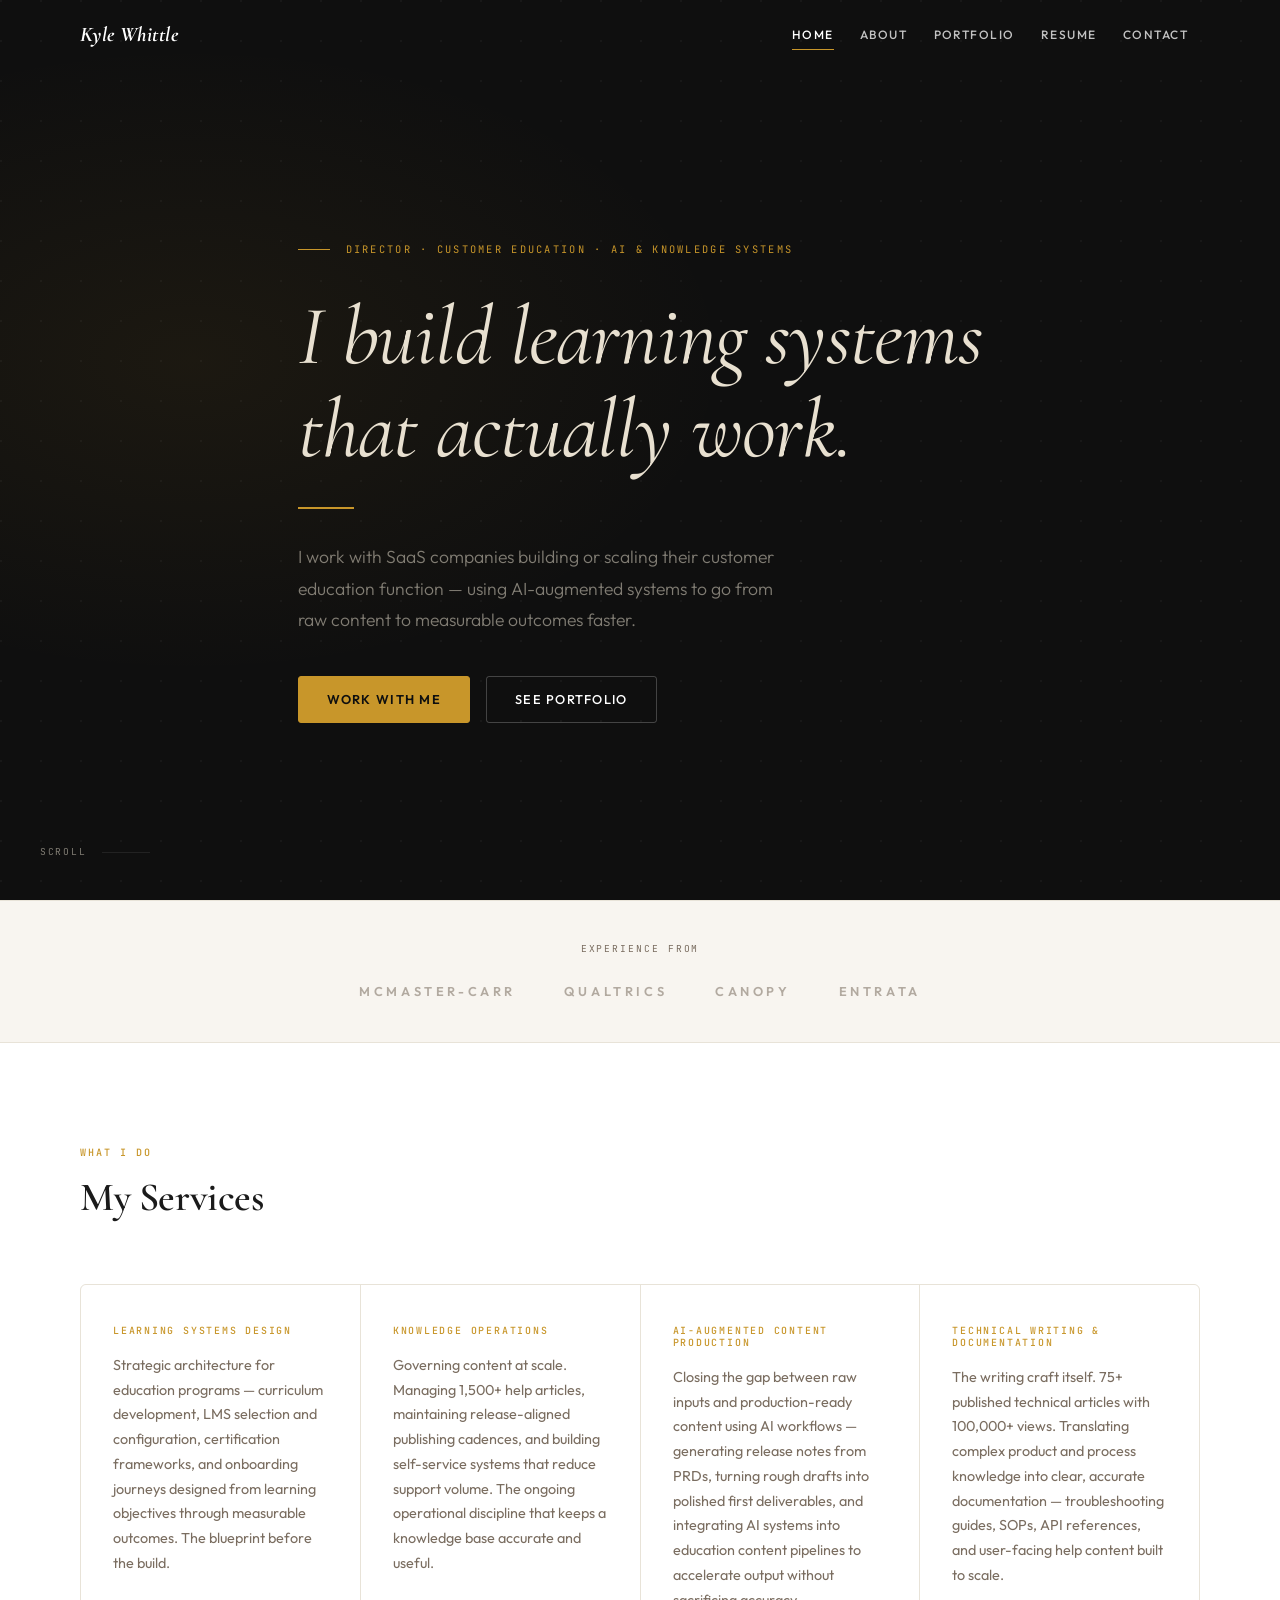
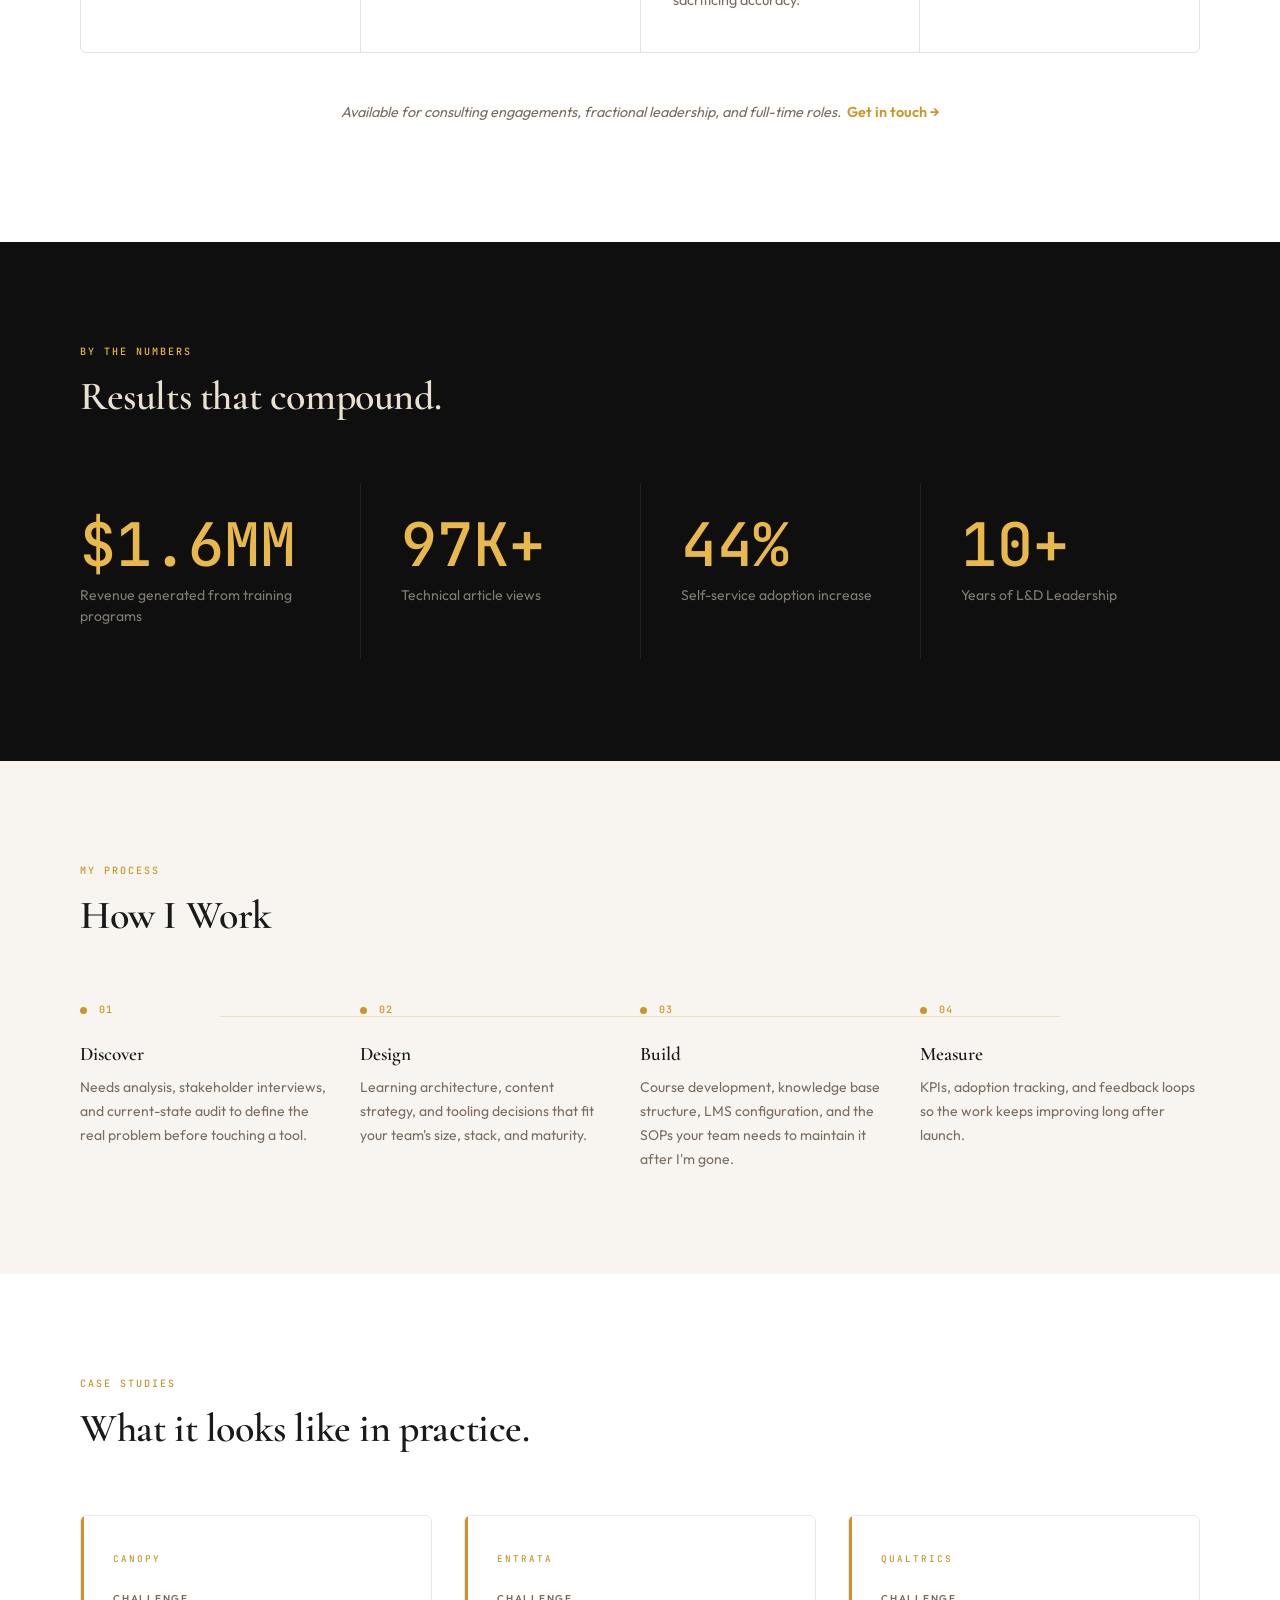
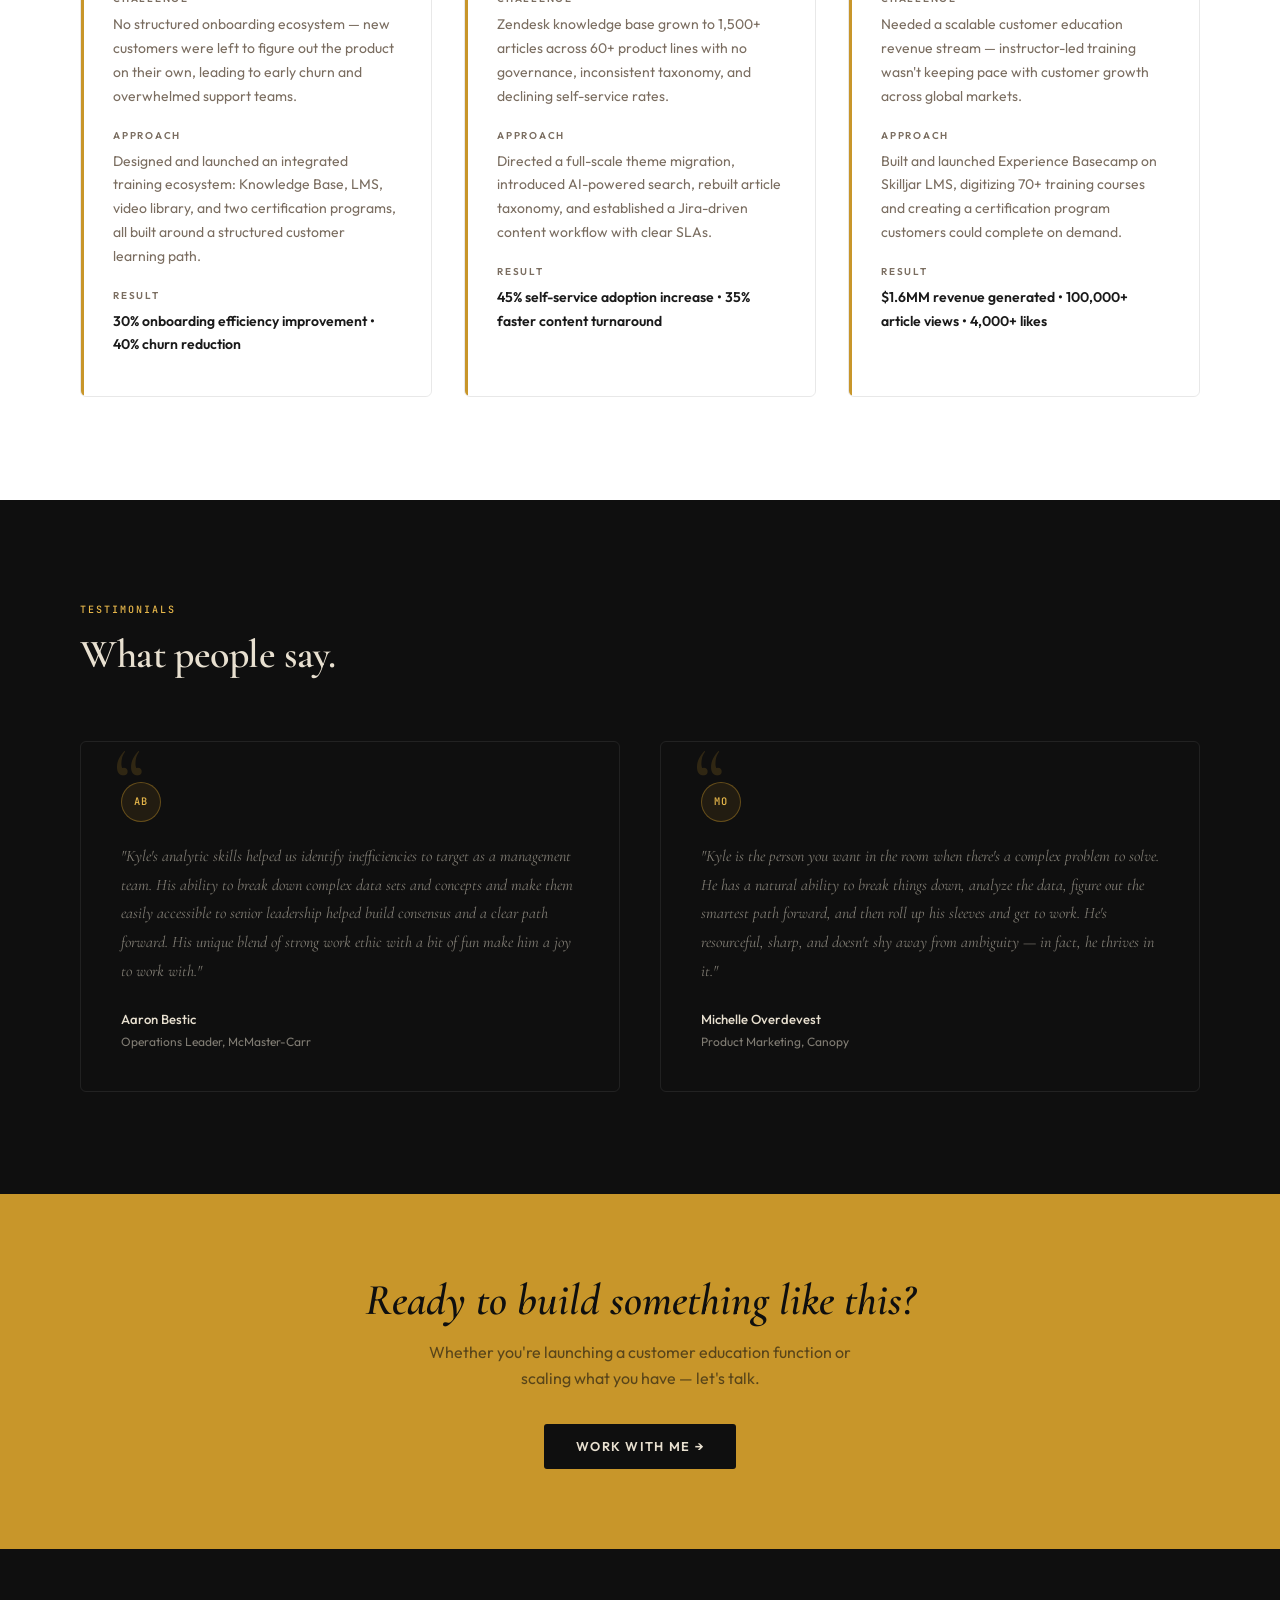
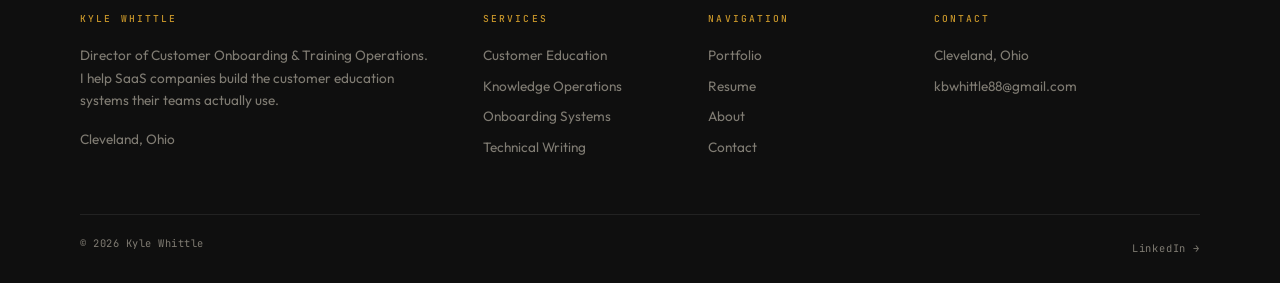
==== commit 86b1ab68: "Reposition services, refresh stats, and add AI signal to hero - Replace overlapping Customer Educati" ====
--- a/index.html
+++ b/index.html
@@ -40,10 +40,10 @@
     <!-- HERO -->
     <section class="hero" id="hero">
       <div class="hero-inner">
-        <div class="hero-eyebrow">Director · Customer Education · Knowledge Operations</div>
+        <div class="hero-eyebrow">Director · Customer Education · AI &amp; Knowledge Systems</div>
         <h1 class="hero-title">I build learning systems<br>that actually work.</h1>
         <div class="hero-rule"></div>
-        <p class="hero-subtitle">I work with SaaS companies building or scaling their customer education and onboarding function — from needs analysis through measurable outcomes.</p>
+        <p class="hero-subtitle">I work with SaaS companies building or scaling their customer education function — using AI-augmented systems to go from raw content to measurable outcomes faster.</p>
         <div class="hero-actions">
           <a href="contact.html" class="btn-primary">Work With Me</a>
           <a href="portfolio.html" class="btn-ghost">See Portfolio</a>
@@ -78,23 +78,23 @@
         <div class="services-grid fade-up">
 
           <div>
-            <h4>Customer Education</h4>
-            <p>Over 10 years designing onboarding programs, certification courses, and e-learning ecosystems for global SaaS organizations — from needs analysis through evaluation, with measurable impact on adoption and retention.</p>
+            <h4>Learning Systems Design</h4>
+            <p>Strategic architecture for education programs — curriculum development, LMS selection and configuration, certification frameworks, and onboarding journeys designed from learning objectives through measurable outcomes. The blueprint before the build.</p>
           </div>
 
           <div>
             <h4>Knowledge Operations</h4>
-            <p>I build and govern content systems at scale — managing 1,500+ help articles, release-aligned content strategies, and AI-powered knowledge bases that reduce friction and drive self-service activation.</p>
+            <p>Governing content at scale. Managing 1,500+ help articles, maintaining release-aligned publishing cadences, and building self-service systems that reduce support volume. The ongoing operational discipline that keeps a knowledge base accurate and useful.</p>
           </div>
 
           <div>
-            <h4>Onboarding Systems</h4>
-            <p>I design structured onboarding ecosystems — spanning LMS, video libraries, SOPs, and certification programs — that reduce churn, standardize execution, and improve speed to first value across global markets.</p>
+            <h4>AI-Augmented Content Production</h4>
+            <p>Closing the gap between raw inputs and production-ready content using AI workflows — generating release notes from PRDs, turning rough drafts into polished first deliverables, and integrating AI systems into education content pipelines to accelerate output without sacrificing accuracy.</p>
           </div>
 
           <div>
-            <h4>Technical Writing</h4>
-            <p>Author of 75+ technical articles with 100,000+ views. I translate complex product and process knowledge into clear, scalable documentation — from troubleshooting guides to release notes and SOPs.</p>
+            <h4>Technical Writing &amp; Documentation</h4>
+            <p>The writing craft itself. 75+ published technical articles with 100,000+ views. Translating complex product and process knowledge into clear, accurate documentation — troubleshooting guides, SOPs, API references, and user-facing help content built to scale.</p>
           </div>
 
         </div>
@@ -113,23 +113,23 @@
         <div class="stats-grid">
 
           <div class="fun-fact fade-up">
+            <span class="stat-number" data-target="1.6" data-prefix="$" data-suffix="MM" data-decimals="1">$1.6MM</span>
+            <h4>Revenue generated from training programs</h4>
+          </div>
+
+          <div class="fun-fact fade-up" style="transition-delay:0.1s">
+            <span class="stat-number" data-target="100" data-suffix="K+">100K+</span>
+            <h4>Technical article views</h4>
+          </div>
+
+          <div class="fun-fact fade-up" style="transition-delay:0.2s">
+            <span class="stat-number" data-target="45" data-suffix="%">45%</span>
+            <h4>Self-service adoption increase</h4>
+          </div>
+
+          <div class="fun-fact fade-up" style="transition-delay:0.3s">
             <span class="stat-number" data-target="10" data-suffix="+">10+</span>
             <h4>Years of L&amp;D Leadership</h4>
-          </div>
-
-          <div class="fun-fact fade-up" style="transition-delay:0.1s">
-            <span class="stat-number" data-target="1.6" data-prefix="$" data-suffix="MM" data-decimals="1">$1.6MM</span>
-            <h4>Revenue generated from training programs</h4>
-          </div>
-
-          <div class="fun-fact fade-up" style="transition-delay:0.2s">
-            <span class="stat-number" data-target="70" data-suffix="+">70+</span>
-            <h4>Courses digitized with 45% self-service adoption increase</h4>
-          </div>
-
-          <div class="fun-fact fade-up" style="transition-delay:0.3s">
-            <span class="stat-number" data-target="30" data-suffix="%">30%</span>
-            <h4>Onboarding efficiency improvement</h4>
           </div>
 
         </div>
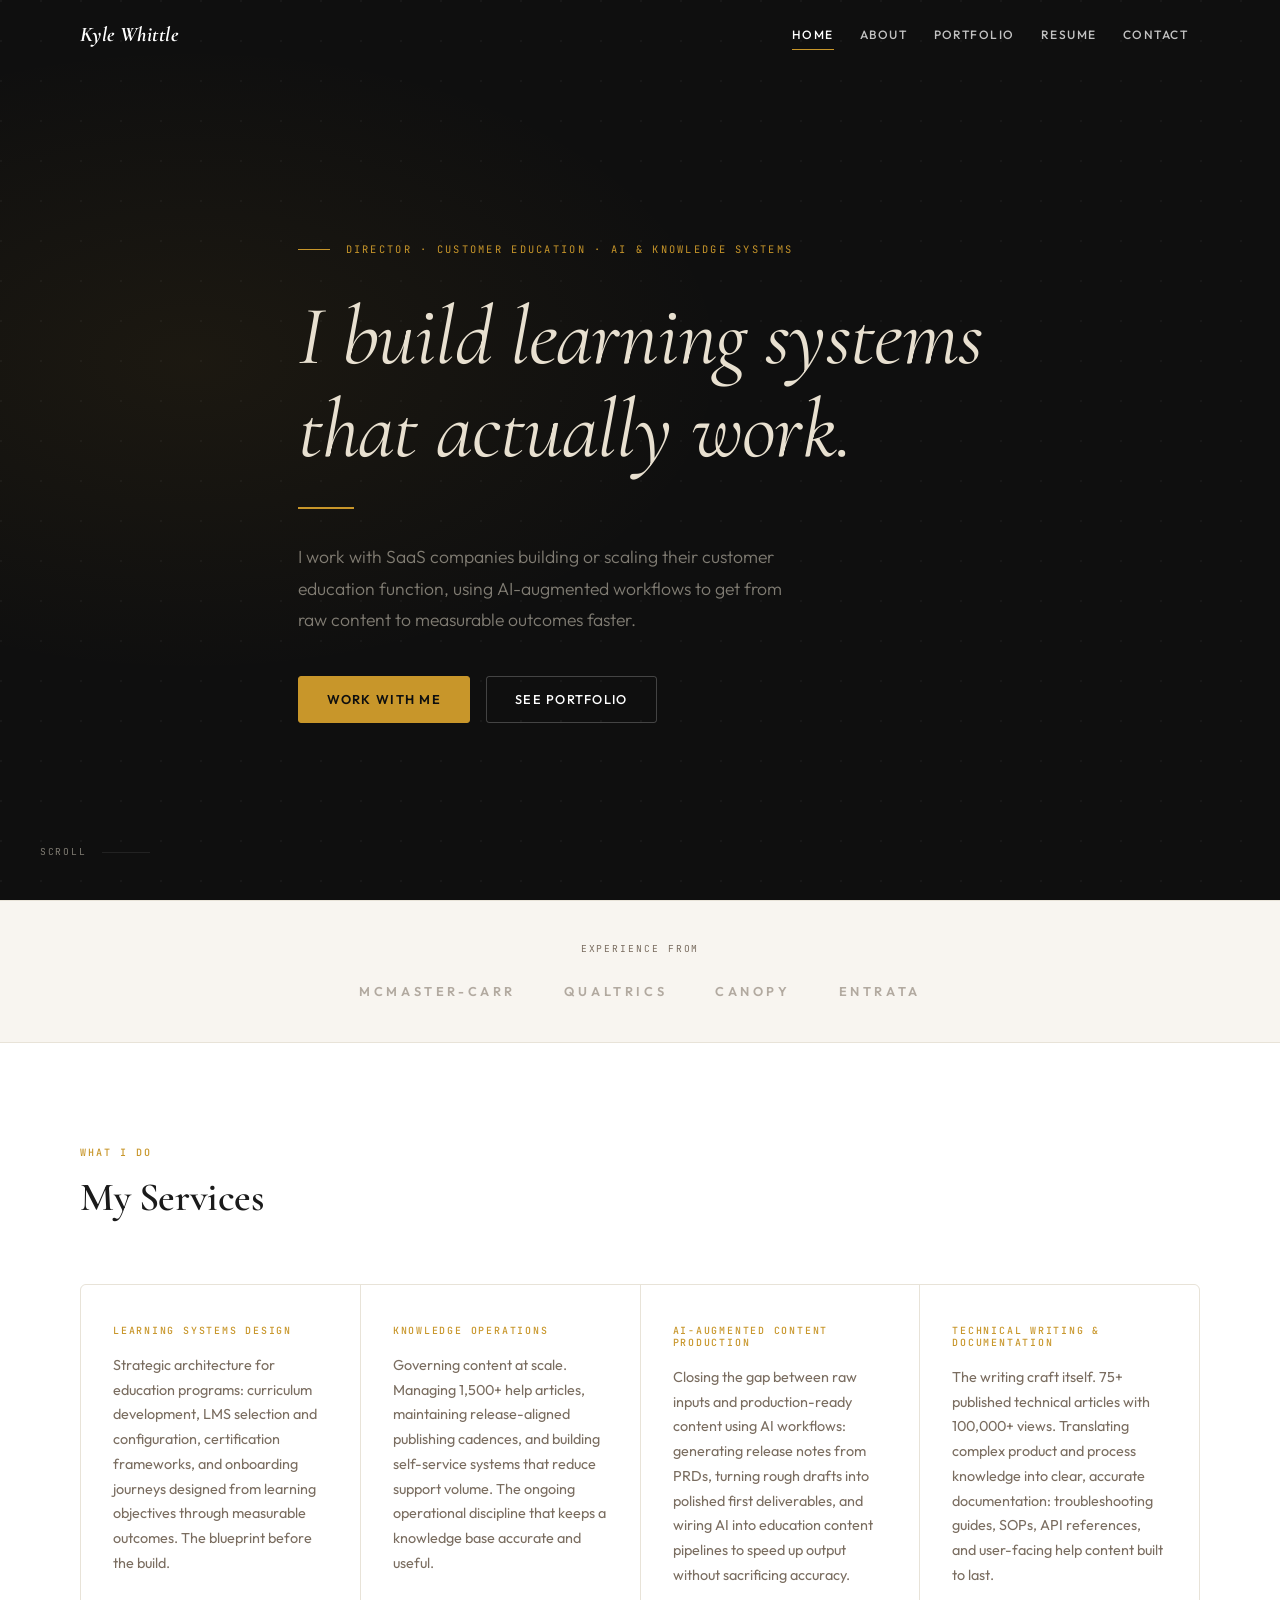
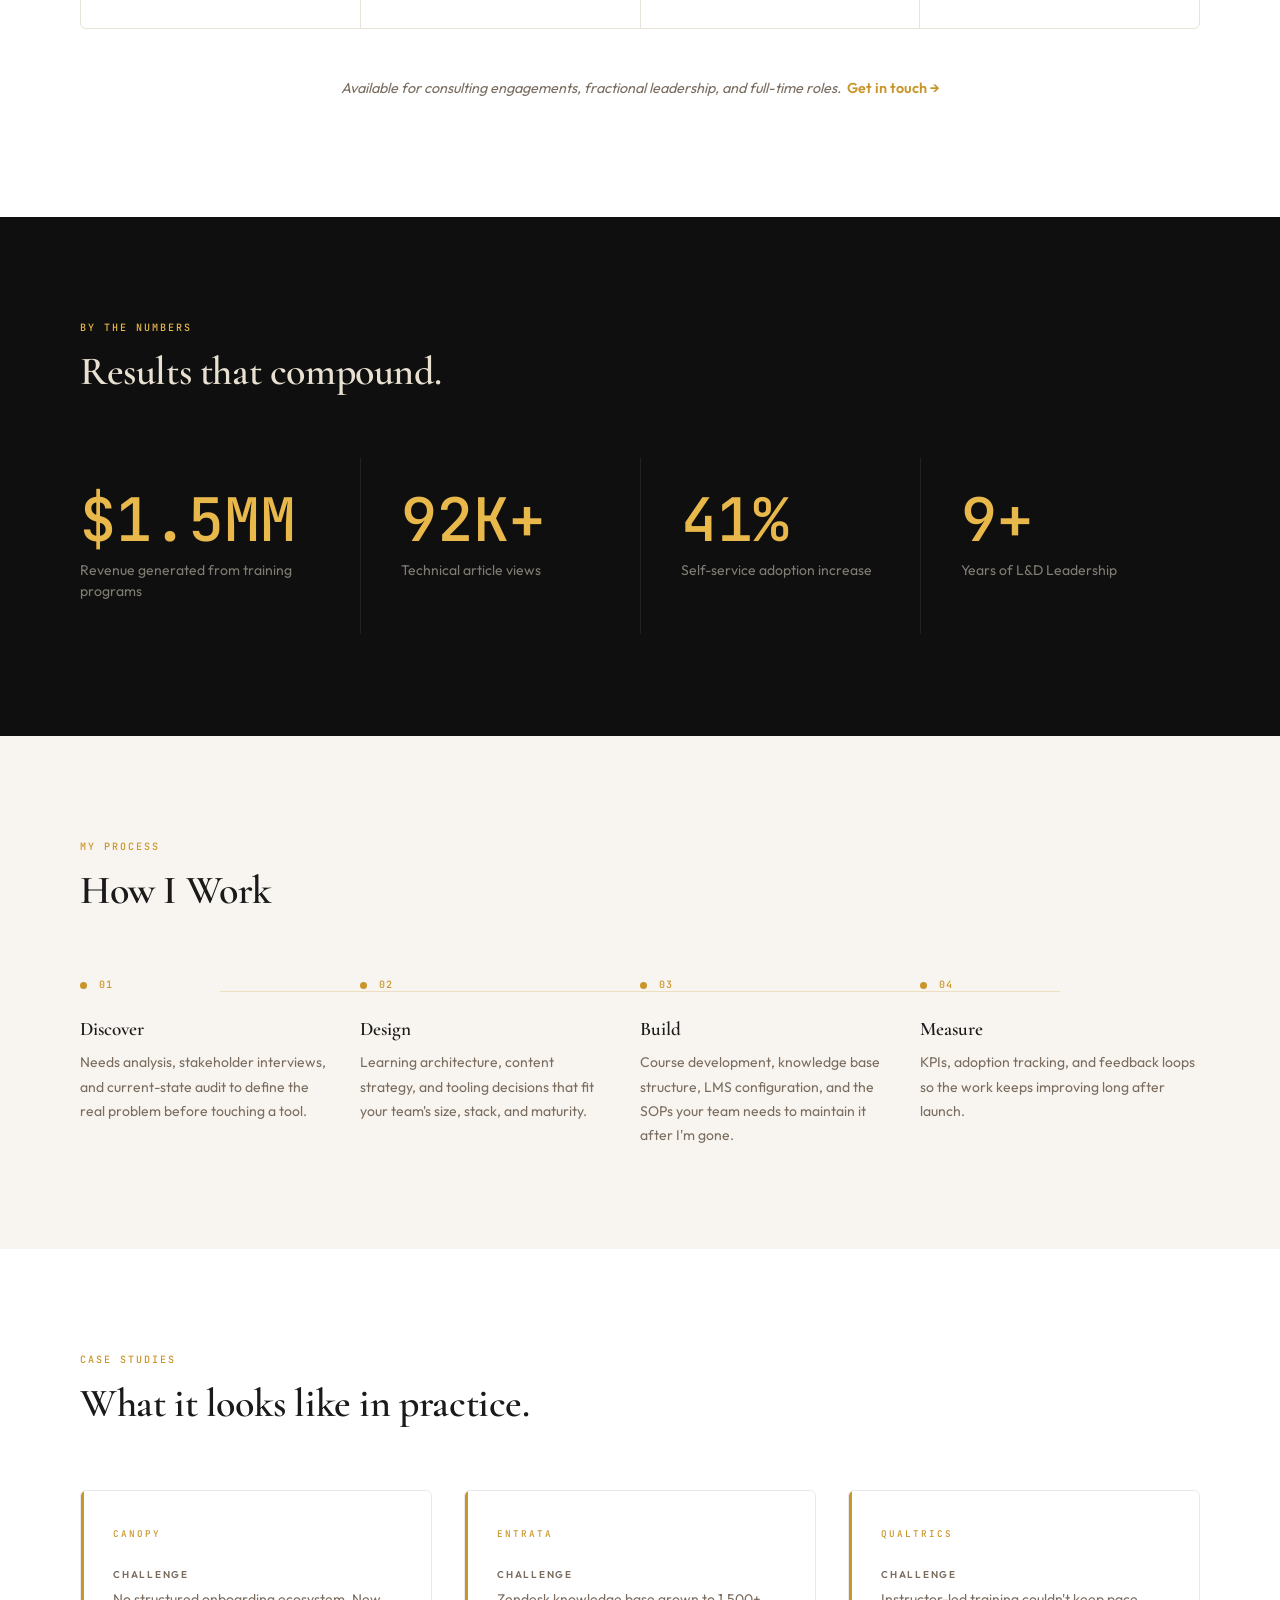
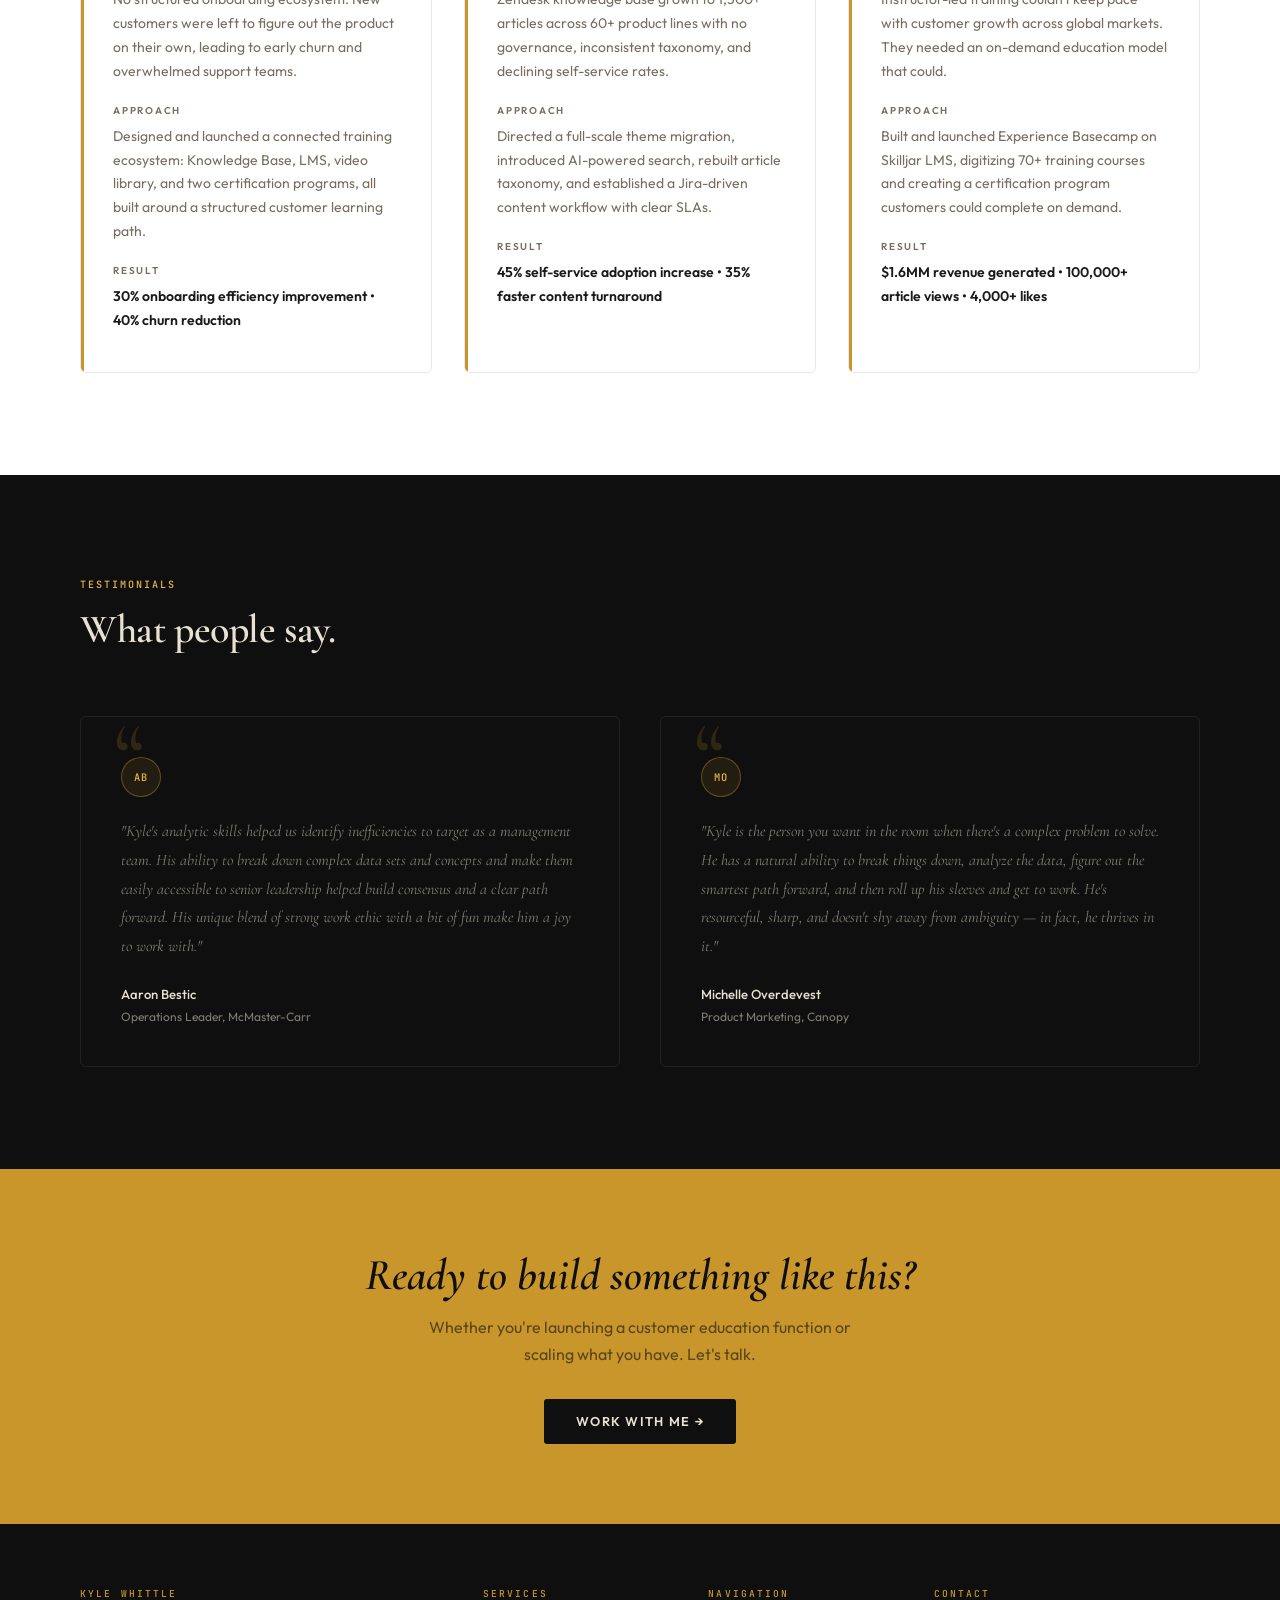
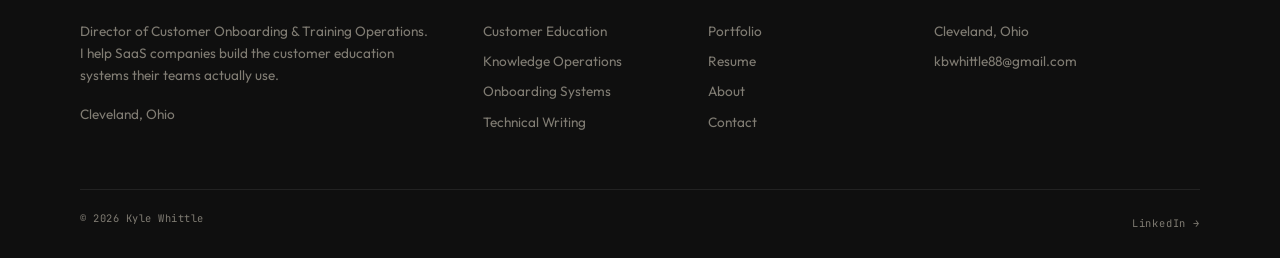
==== commit a7ecab08: "Apply anti-AI writing style rules across all pages Removes em dashes, banned vocabulary (accelerate," ====
--- a/index.html
+++ b/index.html
@@ -11,9 +11,9 @@
     <link rel="stylesheet" href="css/mystyle.css">
 
     <title>Kyle Whittle</title>
-    <meta name="description" content="Director of Customer Onboarding &amp; Training Operations. I help SaaS companies build scalable enablement systems that accelerate time to value.">
+    <meta name="description" content="Director of Customer Onboarding &amp; Training Operations. I help SaaS companies build the customer education systems their teams actually use.">
     <meta property="og:title" content="Kyle Whittle">
-    <meta property="og:description" content="Director of Customer Onboarding &amp; Training Operations. I help SaaS companies build scalable enablement systems that accelerate time to value.">
+    <meta property="og:description" content="Director of Customer Onboarding &amp; Training Operations. I help SaaS companies build the customer education systems their teams actually use.">
     <meta property="og:type" content="website">
   </head>
   <body>
@@ -43,7 +43,7 @@
         <div class="hero-eyebrow">Director · Customer Education · AI &amp; Knowledge Systems</div>
         <h1 class="hero-title">I build learning systems<br>that actually work.</h1>
         <div class="hero-rule"></div>
-        <p class="hero-subtitle">I work with SaaS companies building or scaling their customer education function — using AI-augmented systems to go from raw content to measurable outcomes faster.</p>
+        <p class="hero-subtitle">I work with SaaS companies building or scaling their customer education function, using AI-augmented workflows to get from raw content to measurable outcomes faster.</p>
         <div class="hero-actions">
           <a href="contact.html" class="btn-primary">Work With Me</a>
           <a href="portfolio.html" class="btn-ghost">See Portfolio</a>
@@ -79,7 +79,7 @@
 
           <div>
             <h4>Learning Systems Design</h4>
-            <p>Strategic architecture for education programs — curriculum development, LMS selection and configuration, certification frameworks, and onboarding journeys designed from learning objectives through measurable outcomes. The blueprint before the build.</p>
+            <p>Strategic architecture for education programs: curriculum development, LMS selection and configuration, certification frameworks, and onboarding journeys designed from learning objectives through measurable outcomes. The blueprint before the build.</p>
           </div>
 
           <div>
@@ -89,12 +89,12 @@
 
           <div>
             <h4>AI-Augmented Content Production</h4>
-            <p>Closing the gap between raw inputs and production-ready content using AI workflows — generating release notes from PRDs, turning rough drafts into polished first deliverables, and integrating AI systems into education content pipelines to accelerate output without sacrificing accuracy.</p>
+            <p>Closing the gap between raw inputs and production-ready content using AI workflows: generating release notes from PRDs, turning rough drafts into polished first deliverables, and wiring AI into education content pipelines to speed up output without sacrificing accuracy.</p>
           </div>
 
           <div>
             <h4>Technical Writing &amp; Documentation</h4>
-            <p>The writing craft itself. 75+ published technical articles with 100,000+ views. Translating complex product and process knowledge into clear, accurate documentation — troubleshooting guides, SOPs, API references, and user-facing help content built to scale.</p>
+            <p>The writing craft itself. 75+ published technical articles with 100,000+ views. Translating complex product and process knowledge into clear, accurate documentation: troubleshooting guides, SOPs, API references, and user-facing help content built to last.</p>
           </div>
 
         </div>
@@ -185,9 +185,9 @@
           <div class="case-study-card fade-up">
             <span class="cs-company">Canopy</span>
             <span class="cs-label">Challenge</span>
-            <p>No structured onboarding ecosystem — new customers were left to figure out the product on their own, leading to early churn and overwhelmed support teams.</p>
+            <p>No structured onboarding ecosystem. New customers were left to figure out the product on their own, leading to early churn and overwhelmed support teams.</p>
             <span class="cs-label">Approach</span>
-            <p>Designed and launched an integrated training ecosystem: Knowledge Base, LMS, video library, and two certification programs, all built around a structured customer learning path.</p>
+            <p>Designed and launched a connected training ecosystem: Knowledge Base, LMS, video library, and two certification programs, all built around a structured customer learning path.</p>
             <span class="cs-label">Result</span>
             <p class="cs-result">30% onboarding efficiency improvement &bull; 40% churn reduction</p>
           </div>
@@ -205,7 +205,7 @@
           <div class="case-study-card fade-up" style="transition-delay:0.2s">
             <span class="cs-company">Qualtrics</span>
             <span class="cs-label">Challenge</span>
-            <p>Needed a scalable customer education revenue stream — instructor-led training wasn't keeping pace with customer growth across global markets.</p>
+            <p>Instructor-led training couldn't keep pace with customer growth across global markets. They needed an on-demand education model that could.</p>
             <span class="cs-label">Approach</span>
             <p>Built and launched Experience Basecamp on Skilljar LMS, digitizing 70+ training courses and creating a certification program customers could complete on demand.</p>
             <span class="cs-label">Result</span>
@@ -254,7 +254,7 @@
     <!-- CTA BANNER -->
     <div class="cta-banner">
       <h2>Ready to build something like this?</h2>
-      <p>Whether you're launching a customer education function or scaling what you have — let's talk.</p>
+      <p>Whether you're launching a customer education function or scaling what you have. Let's talk.</p>
       <a href="contact.html" class="btn-cta">Work With Me &rarr;</a>
     </div>
 
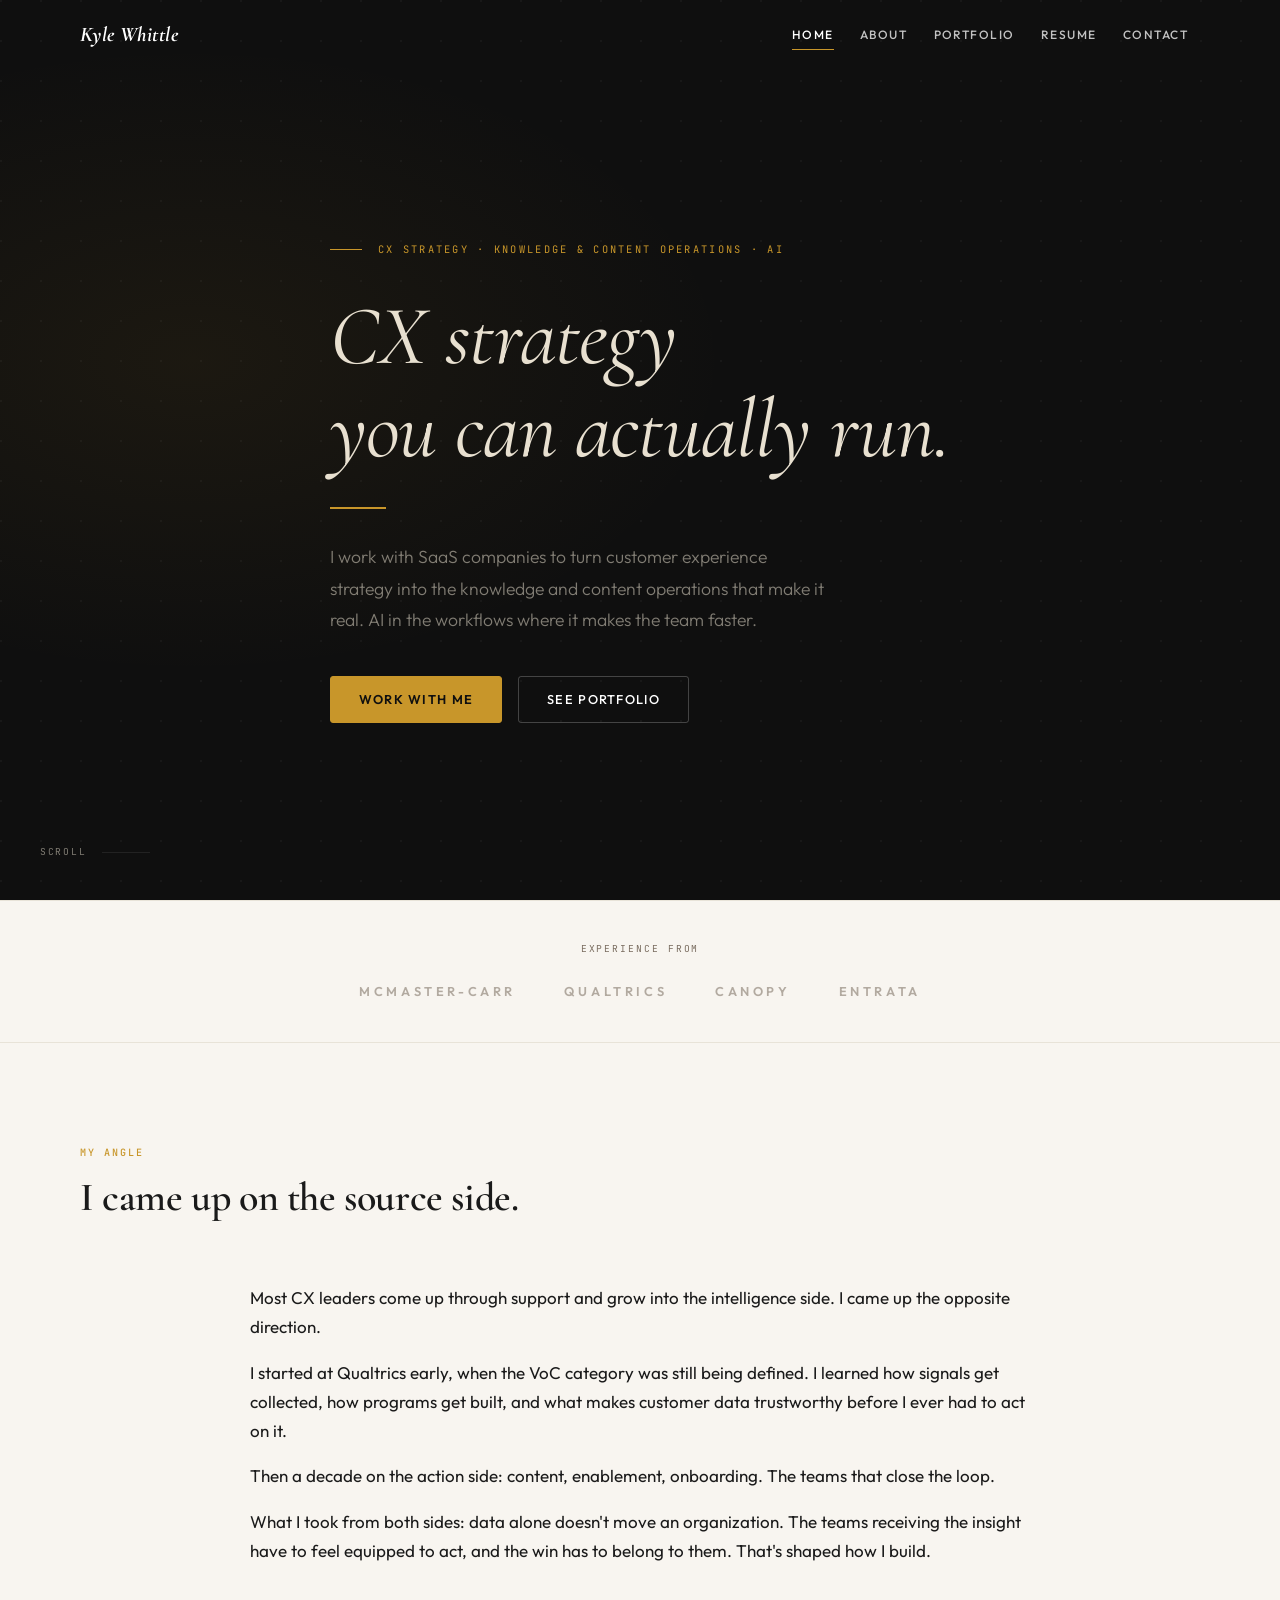
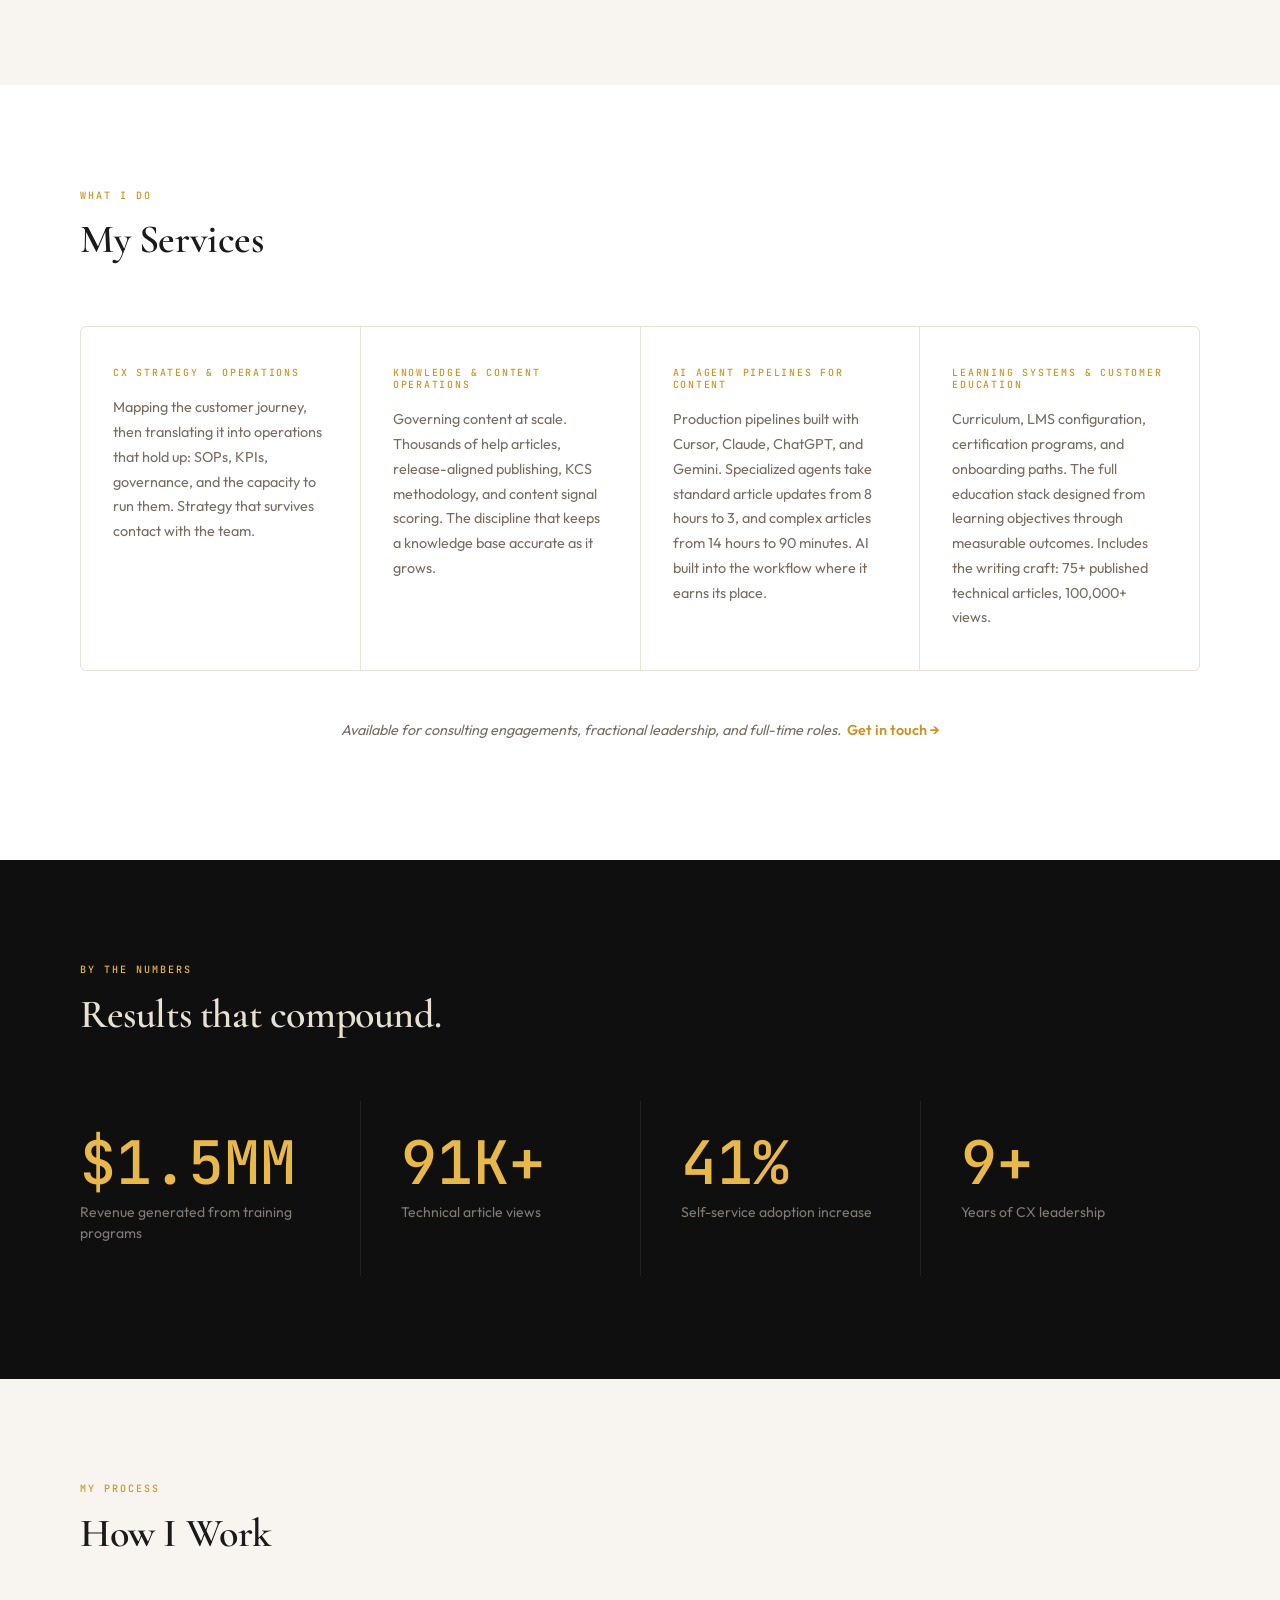
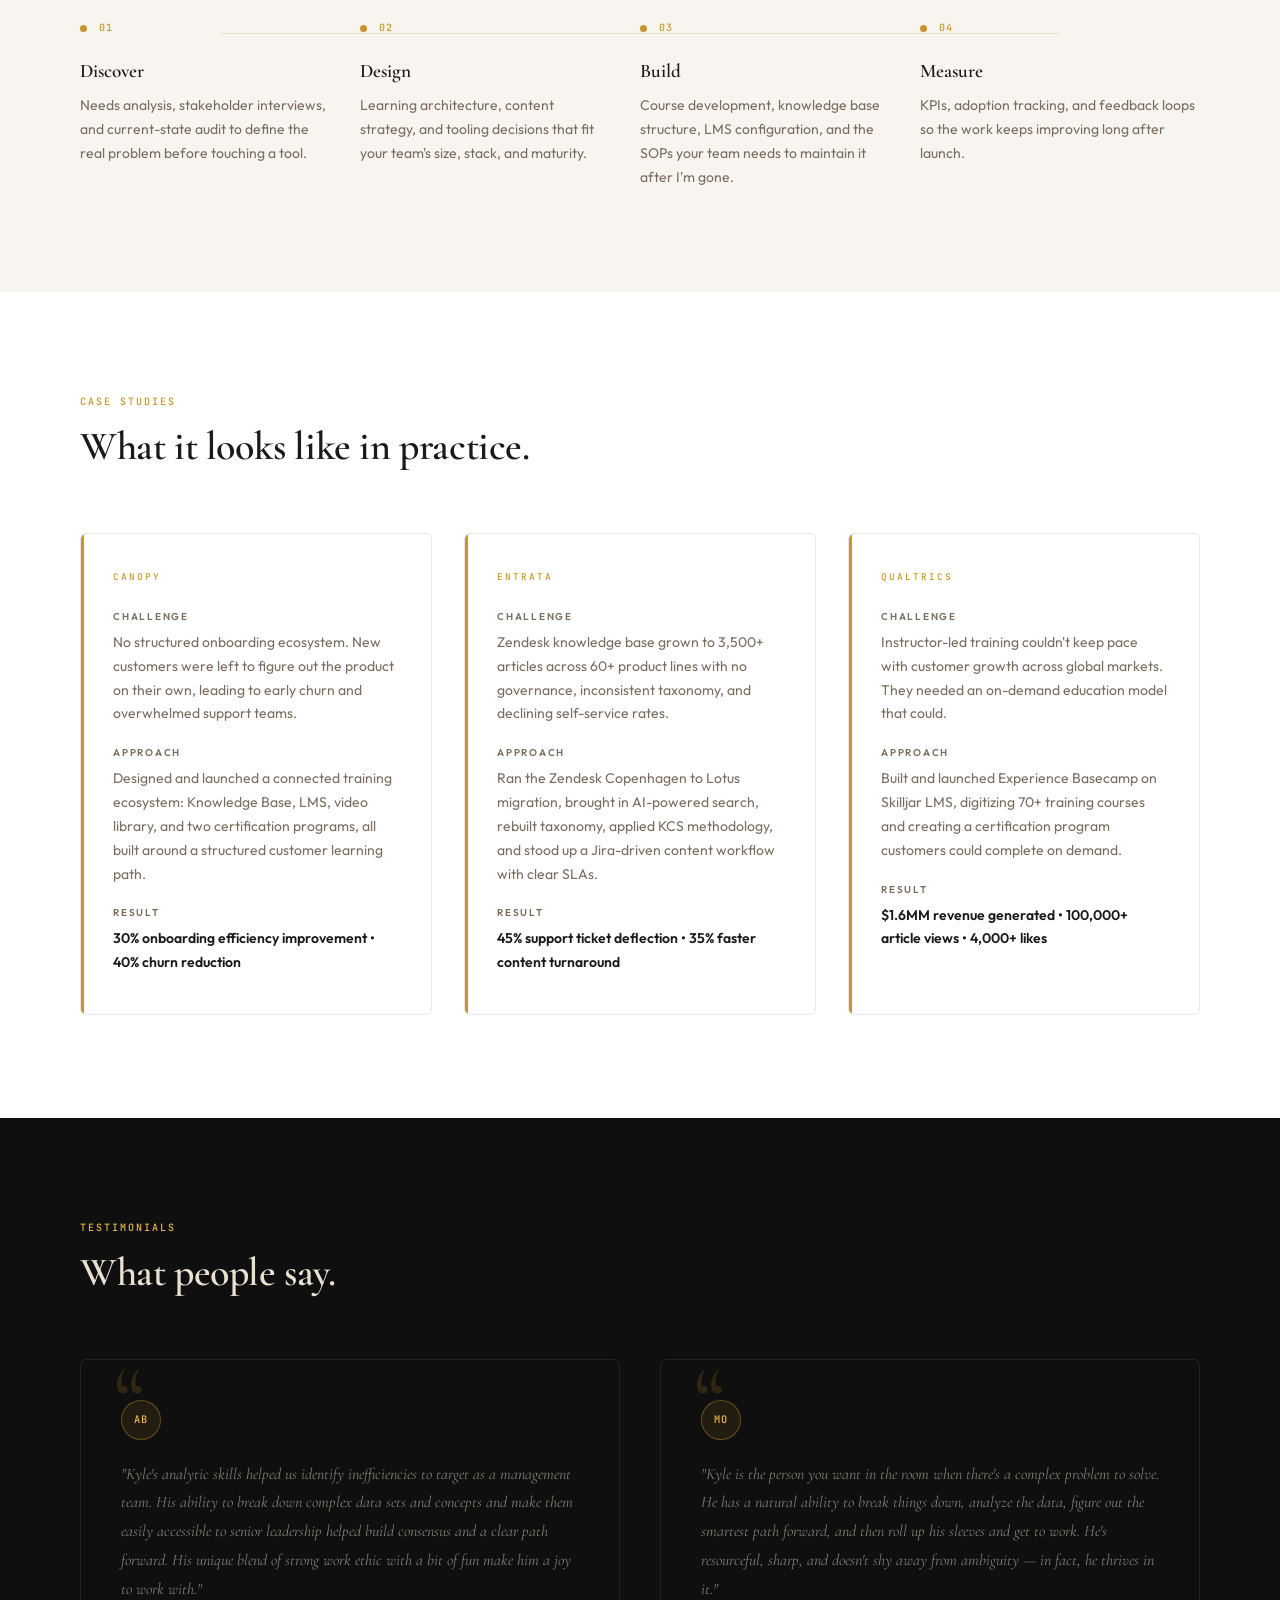
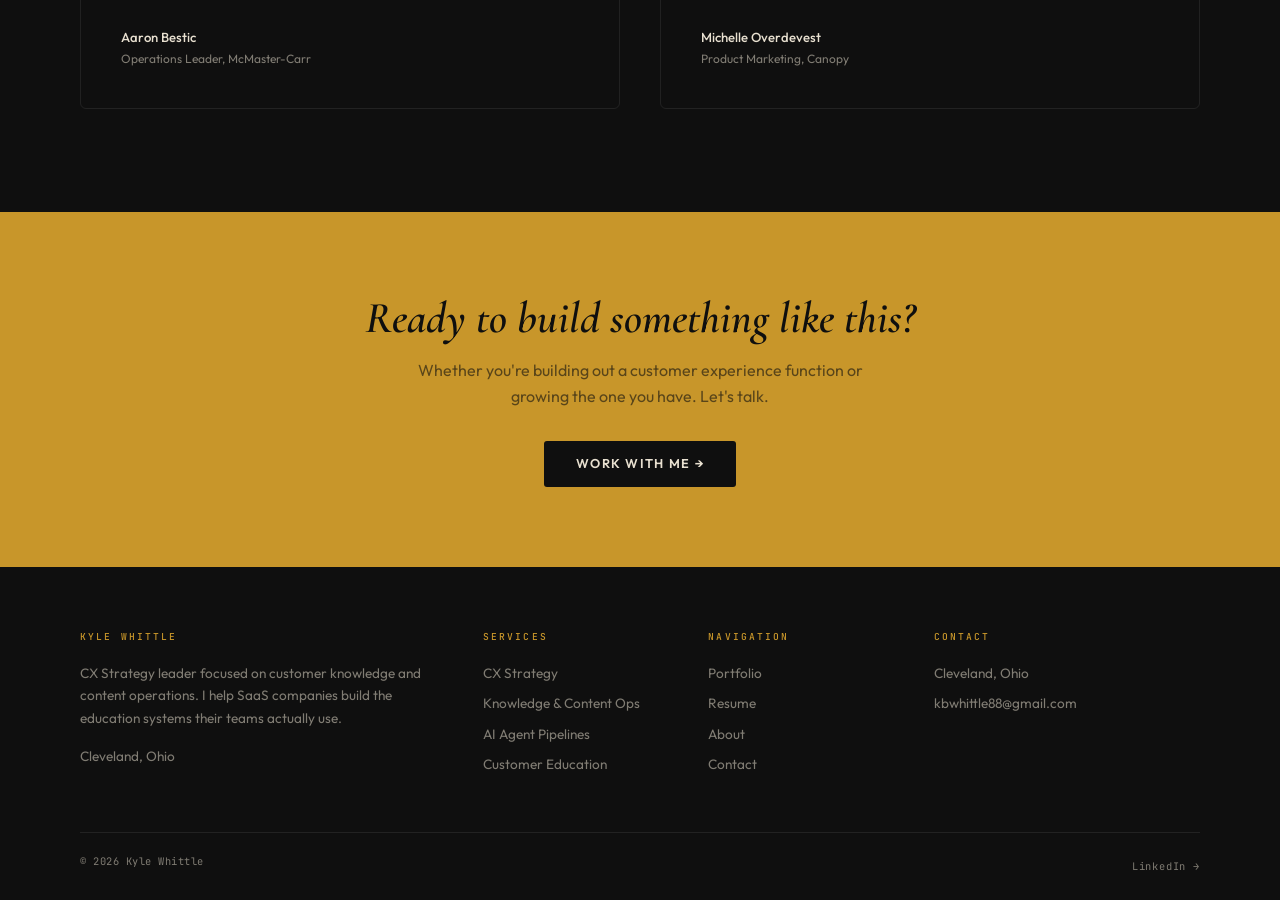
==== commit 26cb4252: "Rewrite site copy: CX Strategy positioning across all pages - Resume reconciled with LinkedIn. Every" ====
--- a/index.html
+++ b/index.html
@@ -11,9 +11,9 @@
     <link rel="stylesheet" href="css/mystyle.css">
 
     <title>Kyle Whittle</title>
-    <meta name="description" content="Director of Customer Onboarding &amp; Training Operations. I help SaaS companies build the customer education systems their teams actually use.">
+    <meta name="description" content="CX Strategy leader focused on customer knowledge and content operations. I help SaaS companies build the education systems their teams actually use.">
     <meta property="og:title" content="Kyle Whittle">
-    <meta property="og:description" content="Director of Customer Onboarding &amp; Training Operations. I help SaaS companies build the customer education systems their teams actually use.">
+    <meta property="og:description" content="CX Strategy leader focused on customer knowledge and content operations. I help SaaS companies build the education systems their teams actually use.">
     <meta property="og:type" content="website">
   </head>
   <body>
@@ -40,10 +40,10 @@
     <!-- HERO -->
     <section class="hero" id="hero">
       <div class="hero-inner">
-        <div class="hero-eyebrow">Director · Customer Education · AI &amp; Knowledge Systems</div>
-        <h1 class="hero-title">I build learning systems<br>that actually work.</h1>
+        <div class="hero-eyebrow">CX Strategy · Knowledge &amp; Content Operations · AI</div>
+        <h1 class="hero-title">CX strategy<br>you can actually run.</h1>
         <div class="hero-rule"></div>
-        <p class="hero-subtitle">I work with SaaS companies building or scaling their customer education function, using AI-augmented workflows to get from raw content to measurable outcomes faster.</p>
+        <p class="hero-subtitle">I work with SaaS companies to turn customer experience strategy into the knowledge and content operations that make it real. AI in the workflows where it makes the team faster.</p>
         <div class="hero-actions">
           <a href="contact.html" class="btn-primary">Work With Me</a>
           <a href="portfolio.html" class="btn-ghost">See Portfolio</a>
@@ -68,6 +68,22 @@
       </div>
     </div>
 
+    <!-- MY ANGLE -->
+    <section class="section-cream">
+      <div class="container">
+        <div class="section-header fade-up">
+          <span class="section-label">My Angle</span>
+          <h2 class="section-title">I came up on the source side.</h2>
+        </div>
+        <div class="fade-up" style="max-width:780px;margin:0 auto;font-size:1.0625rem;line-height:1.7">
+          <p>Most CX leaders come up through support and grow into the intelligence side. I came up the opposite direction.</p>
+          <p>I started at Qualtrics early, when the VoC category was still being defined. I learned how signals get collected, how programs get built, and what makes customer data trustworthy before I ever had to act on it.</p>
+          <p>Then a decade on the action side: content, enablement, onboarding. The teams that close the loop.</p>
+          <p>What I took from both sides: data alone doesn't move an organization. The teams receiving the insight have to feel equipped to act, and the win has to belong to them. That's shaped how I build.</p>
+        </div>
+      </div>
+    </section>
+
     <!-- SERVICES -->
     <section class="section-light">
       <div class="container">
@@ -78,23 +94,23 @@
         <div class="services-grid fade-up">
 
           <div>
-            <h4>Learning Systems Design</h4>
-            <p>Strategic architecture for education programs: curriculum development, LMS selection and configuration, certification frameworks, and onboarding journeys designed from learning objectives through measurable outcomes. The blueprint before the build.</p>
+            <h4>CX Strategy &amp; Operations</h4>
+            <p>Mapping the customer journey, then translating it into operations that hold up: SOPs, KPIs, governance, and the capacity to run them. Strategy that survives contact with the team.</p>
           </div>
 
           <div>
-            <h4>Knowledge Operations</h4>
-            <p>Governing content at scale. Managing 1,500+ help articles, maintaining release-aligned publishing cadences, and building self-service systems that reduce support volume. The ongoing operational discipline that keeps a knowledge base accurate and useful.</p>
+            <h4>Knowledge &amp; Content Operations</h4>
+            <p>Governing content at scale. Thousands of help articles, release-aligned publishing, KCS methodology, and content signal scoring. The discipline that keeps a knowledge base accurate as it grows.</p>
           </div>
 
           <div>
-            <h4>AI-Augmented Content Production</h4>
-            <p>Closing the gap between raw inputs and production-ready content using AI workflows: generating release notes from PRDs, turning rough drafts into polished first deliverables, and wiring AI into education content pipelines to speed up output without sacrificing accuracy.</p>
+            <h4>AI Agent Pipelines for Content</h4>
+            <p>Production pipelines built with Cursor, Claude, ChatGPT, and Gemini. Specialized agents take standard article updates from 8 hours to 3, and complex articles from 14 hours to 90 minutes. AI built into the workflow where it earns its place.</p>
           </div>
 
           <div>
-            <h4>Technical Writing &amp; Documentation</h4>
-            <p>The writing craft itself. 75+ published technical articles with 100,000+ views. Translating complex product and process knowledge into clear, accurate documentation: troubleshooting guides, SOPs, API references, and user-facing help content built to last.</p>
+            <h4>Learning Systems &amp; Customer Education</h4>
+            <p>Curriculum, LMS configuration, certification programs, and onboarding paths. The full education stack designed from learning objectives through measurable outcomes. Includes the writing craft: 75+ published technical articles, 100,000+ views.</p>
           </div>
 
         </div>
@@ -129,7 +145,7 @@
 
           <div class="fun-fact fade-up" style="transition-delay:0.3s">
             <span class="stat-number" data-target="10" data-suffix="+">10+</span>
-            <h4>Years of L&amp;D Leadership</h4>
+            <h4>Years of CX leadership</h4>
           </div>
 
         </div>
@@ -195,11 +211,11 @@
           <div class="case-study-card fade-up" style="transition-delay:0.1s">
             <span class="cs-company">Entrata</span>
             <span class="cs-label">Challenge</span>
-            <p>Zendesk knowledge base grown to 1,500+ articles across 60+ product lines with no governance, inconsistent taxonomy, and declining self-service rates.</p>
+            <p>Zendesk knowledge base grown to 3,500+ articles across 60+ product lines with no governance, inconsistent taxonomy, and declining self-service rates.</p>
             <span class="cs-label">Approach</span>
-            <p>Directed a full-scale theme migration, introduced AI-powered search, rebuilt article taxonomy, and established a Jira-driven content workflow with clear SLAs.</p>
+            <p>Ran the Zendesk Copenhagen to Lotus migration, brought in AI-powered search, rebuilt taxonomy, applied KCS methodology, and stood up a Jira-driven content workflow with clear SLAs.</p>
             <span class="cs-label">Result</span>
-            <p class="cs-result">45% self-service adoption increase &bull; 35% faster content turnaround</p>
+            <p class="cs-result">45% support ticket deflection &bull; 35% faster content turnaround</p>
           </div>
 
           <div class="case-study-card fade-up" style="transition-delay:0.2s">
@@ -254,7 +270,7 @@
     <!-- CTA BANNER -->
     <div class="cta-banner">
       <h2>Ready to build something like this?</h2>
-      <p>Whether you're launching a customer education function or scaling what you have. Let's talk.</p>
+      <p>Whether you're building out a customer experience function or growing the one you have. Let's talk.</p>
       <a href="contact.html" class="btn-cta">Work With Me &rarr;</a>
     </div>
 
@@ -265,16 +281,16 @@
 
           <div class="footer-col">
             <h6>Kyle Whittle</h6>
-            <p>Director of Customer Onboarding &amp; Training Operations. I help SaaS companies build the customer education systems their teams actually use.</p>
+            <p>CX Strategy leader focused on customer knowledge and content operations. I help SaaS companies build the education systems their teams actually use.</p>
             <p style="margin-top:1rem">Cleveland, Ohio</p>
           </div>
 
           <div class="footer-col">
             <h6>Services</h6>
+            <p><a href="index.html#services">CX Strategy</a></p>
+            <p><a href="index.html#services">Knowledge &amp; Content Ops</a></p>
+            <p><a href="index.html#services">AI Agent Pipelines</a></p>
             <p><a href="index.html#services">Customer Education</a></p>
-            <p><a href="index.html#services">Knowledge Operations</a></p>
-            <p><a href="index.html#services">Onboarding Systems</a></p>
-            <p><a href="index.html#services">Technical Writing</a></p>
           </div>
 
           <div class="footer-col">
--- a/css/mystyle.css
+++ b/css/mystyle.css
@@ -850,6 +850,7 @@
   margin-bottom: 2.5rem;
 }
 .portfolio-row.four-col { grid-template-columns: repeat(4, 1fr); }
+.portfolio-row.two-col  { grid-template-columns: repeat(2, 1fr); }
 
 .portfolio-item { margin: 0; }
 .portfolio-link {
@@ -913,6 +914,29 @@
 }
 .pro-portfolio-placeholder span { font-family: var(--font-serif); font-size: 1.5rem; opacity: 0.3; }
 
+/* Pro card image — bare img tags in professional cards */
+.pro-card-img {
+  display: block;
+  width: 100%;
+  aspect-ratio: 4/3;
+  object-fit: cover;
+  border-radius: var(--r-sm);
+}
+
+/* Pro gallery */
+.pro-gallery { position: relative; }
+.pro-gallery-img { width: 100%; aspect-ratio: 4/3; object-fit: cover; border-radius: var(--r-sm); display: block; }
+.pro-gallery-controls {
+  display: flex; align-items: center; justify-content: center; gap: 0.75rem;
+  padding: 0.5rem 0;
+  font-family: var(--font-mono); font-size: 0.72rem; color: var(--muted);
+}
+.pro-gallery-prev, .pro-gallery-next {
+  background: none; border: 1px solid var(--border-light); border-radius: var(--r-sm);
+  padding: 0.2rem 0.5rem; cursor: pointer; font-size: 0.8rem; color: var(--muted);
+}
+.pro-gallery-prev:hover, .pro-gallery-next:hover { border-color: var(--ink); color: var(--ink); }
+
 /* Well */
 .well {
   background: var(--cream);
@@ -1237,7 +1261,8 @@
   .fun-fact:first-child { border-top: none; padding-top: 0; }
   .testimonials-grid  { grid-template-columns: 1fr; }
   .portfolio-row,
-  .portfolio-row.four-col { grid-template-columns: repeat(2, 1fr); }
+  .portfolio-row.four-col,
+  .portfolio-row.two-col  { grid-template-columns: repeat(2, 1fr); }
   .footer-grid    { grid-template-columns: 1fr 1fr; }
   .resume-grid    { grid-template-columns: 1fr; gap: 2rem; }
   .contact-grid   { grid-template-columns: 1fr; }
@@ -1270,6 +1295,7 @@
   .case-studies-grid,
   .process-grid,
   .portfolio-row,
-  .portfolio-row.four-col { grid-template-columns: 1fr; }
+  .portfolio-row.four-col,
+  .portfolio-row.two-col  { grid-template-columns: 1fr; }
   .footer-grid            { grid-template-columns: 1fr; }
 }
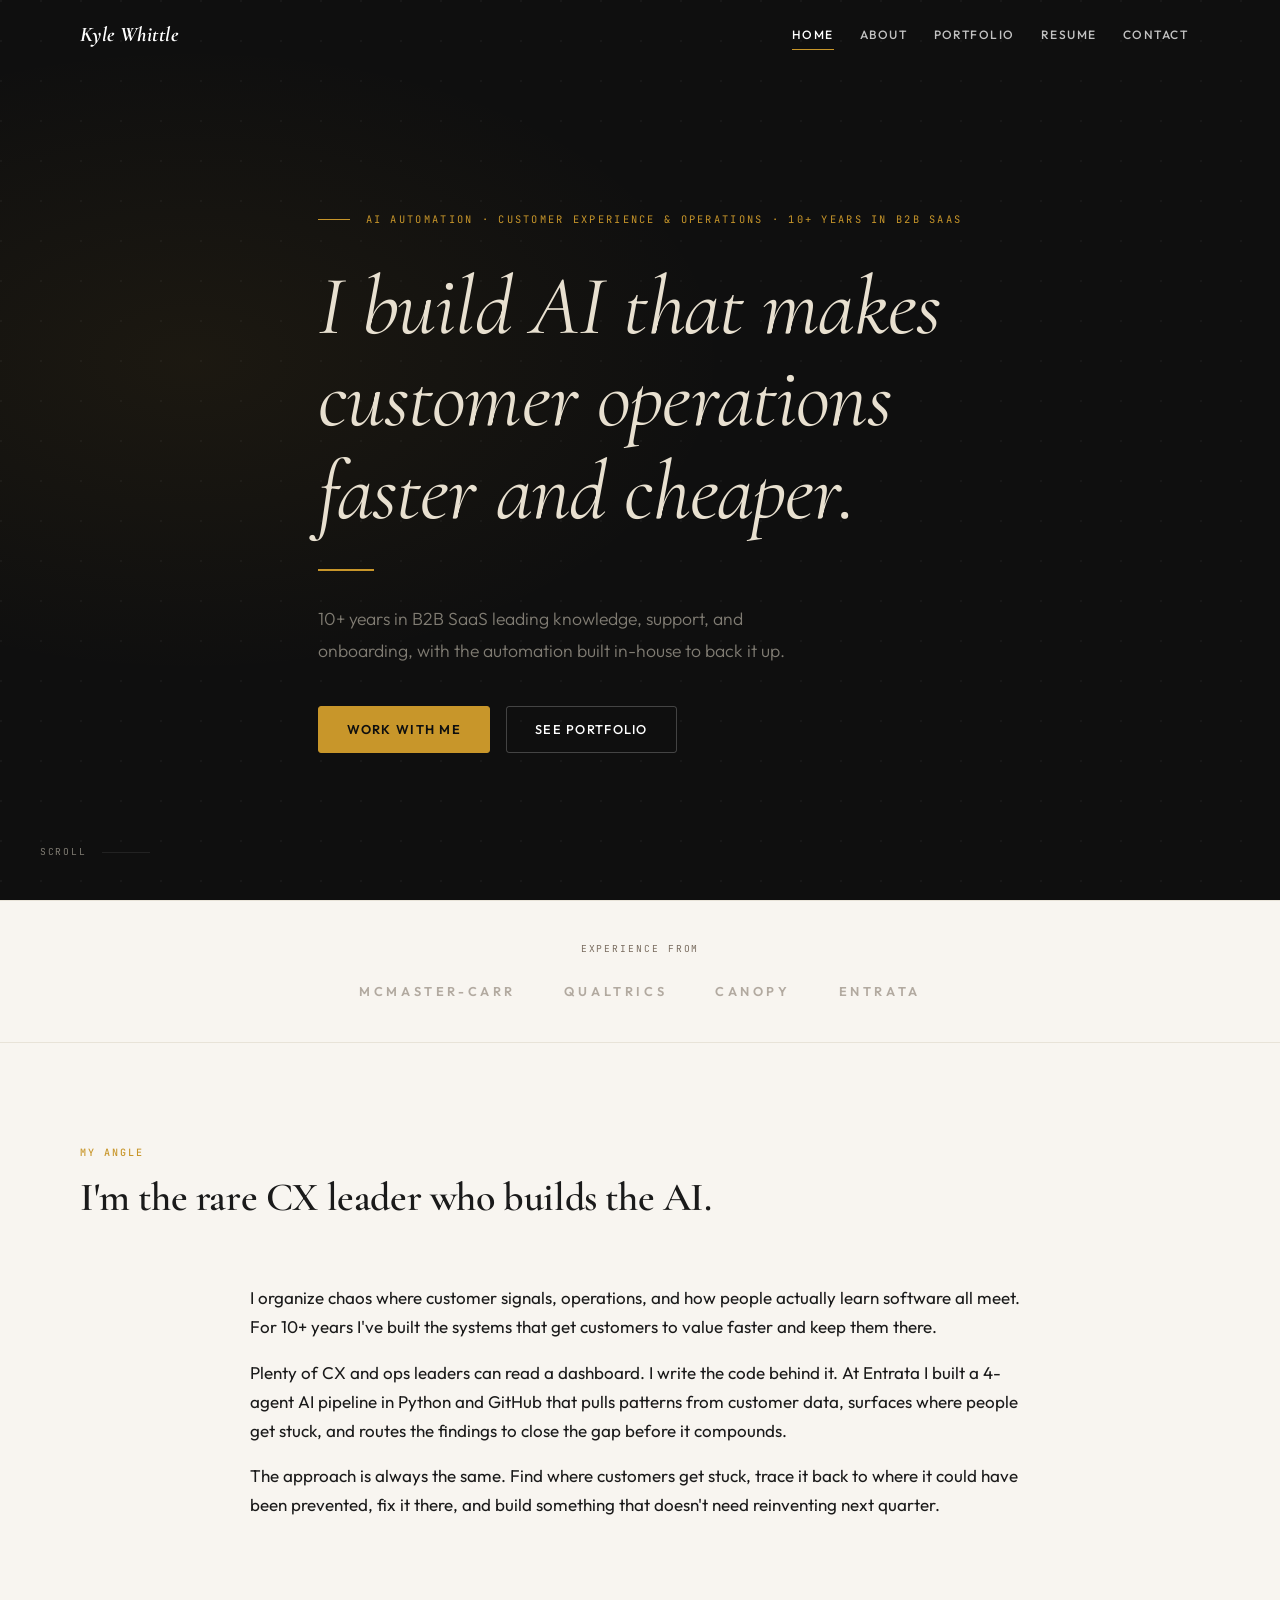
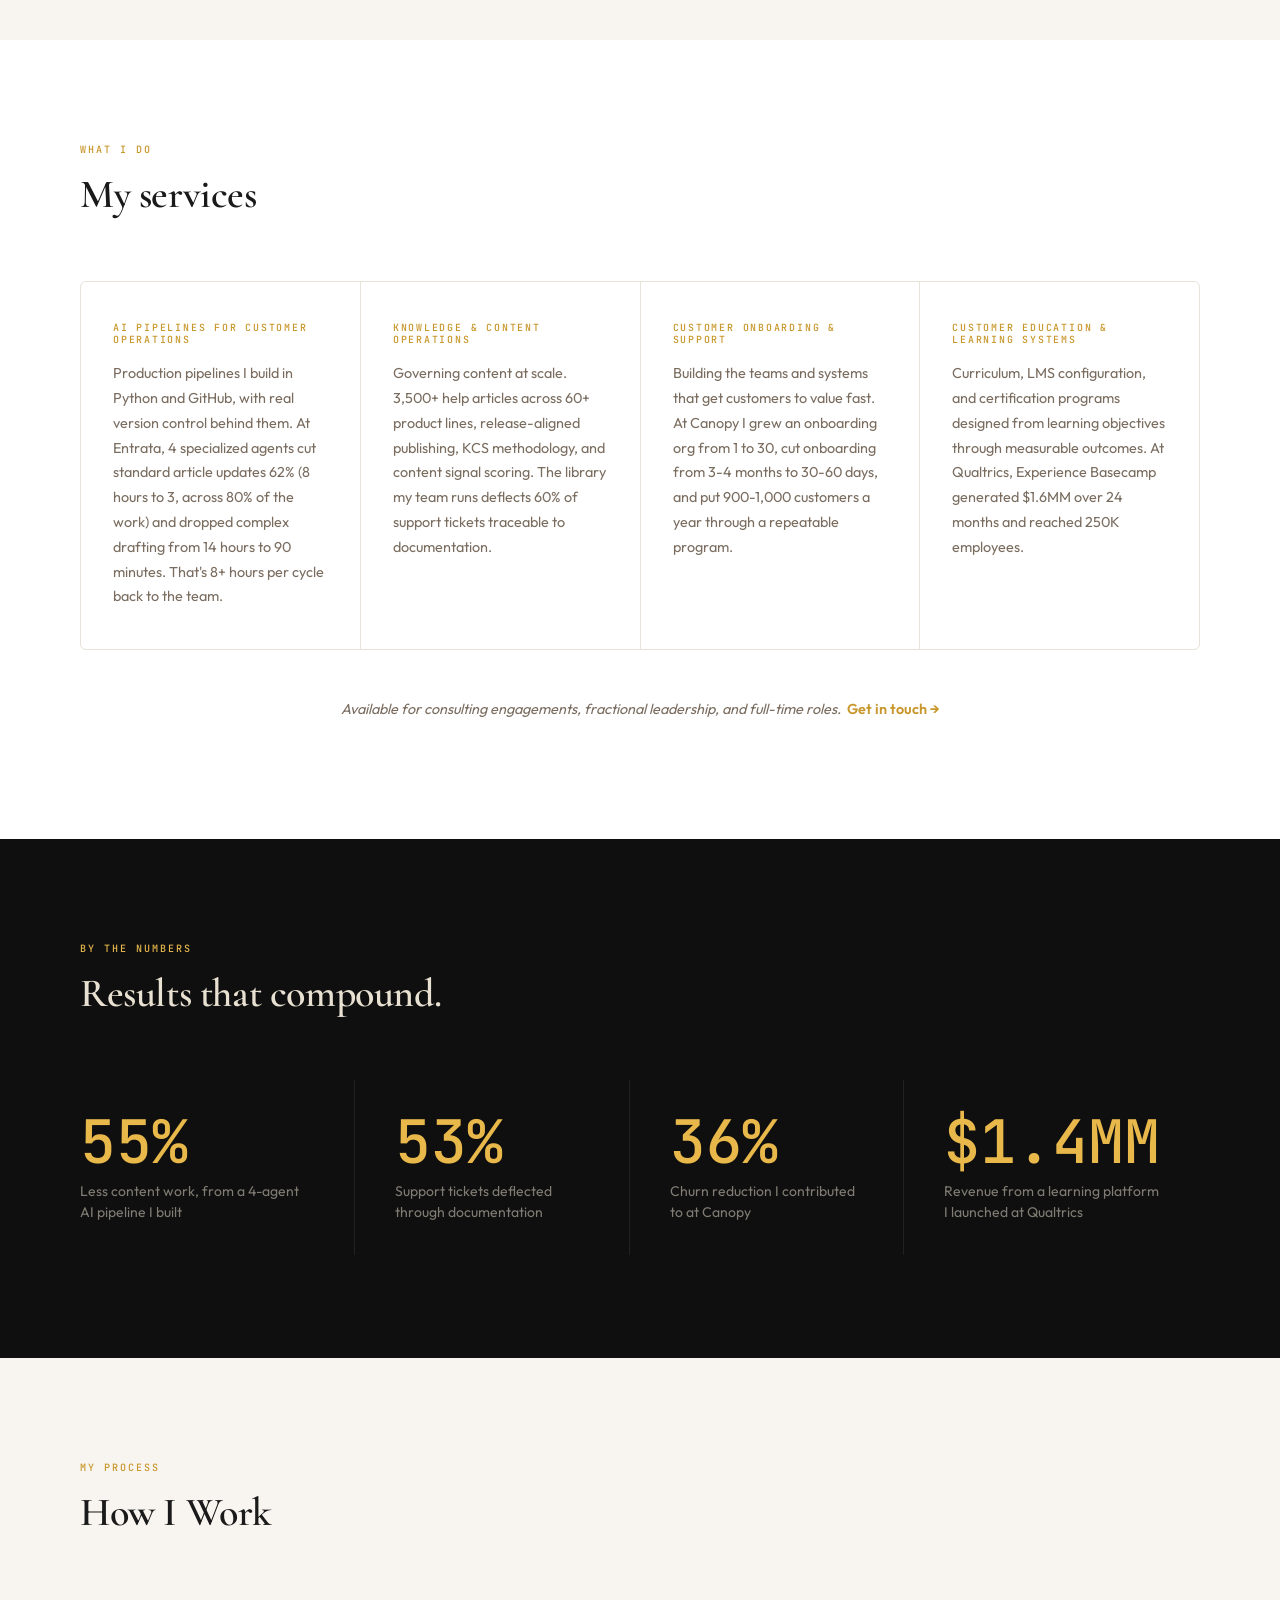
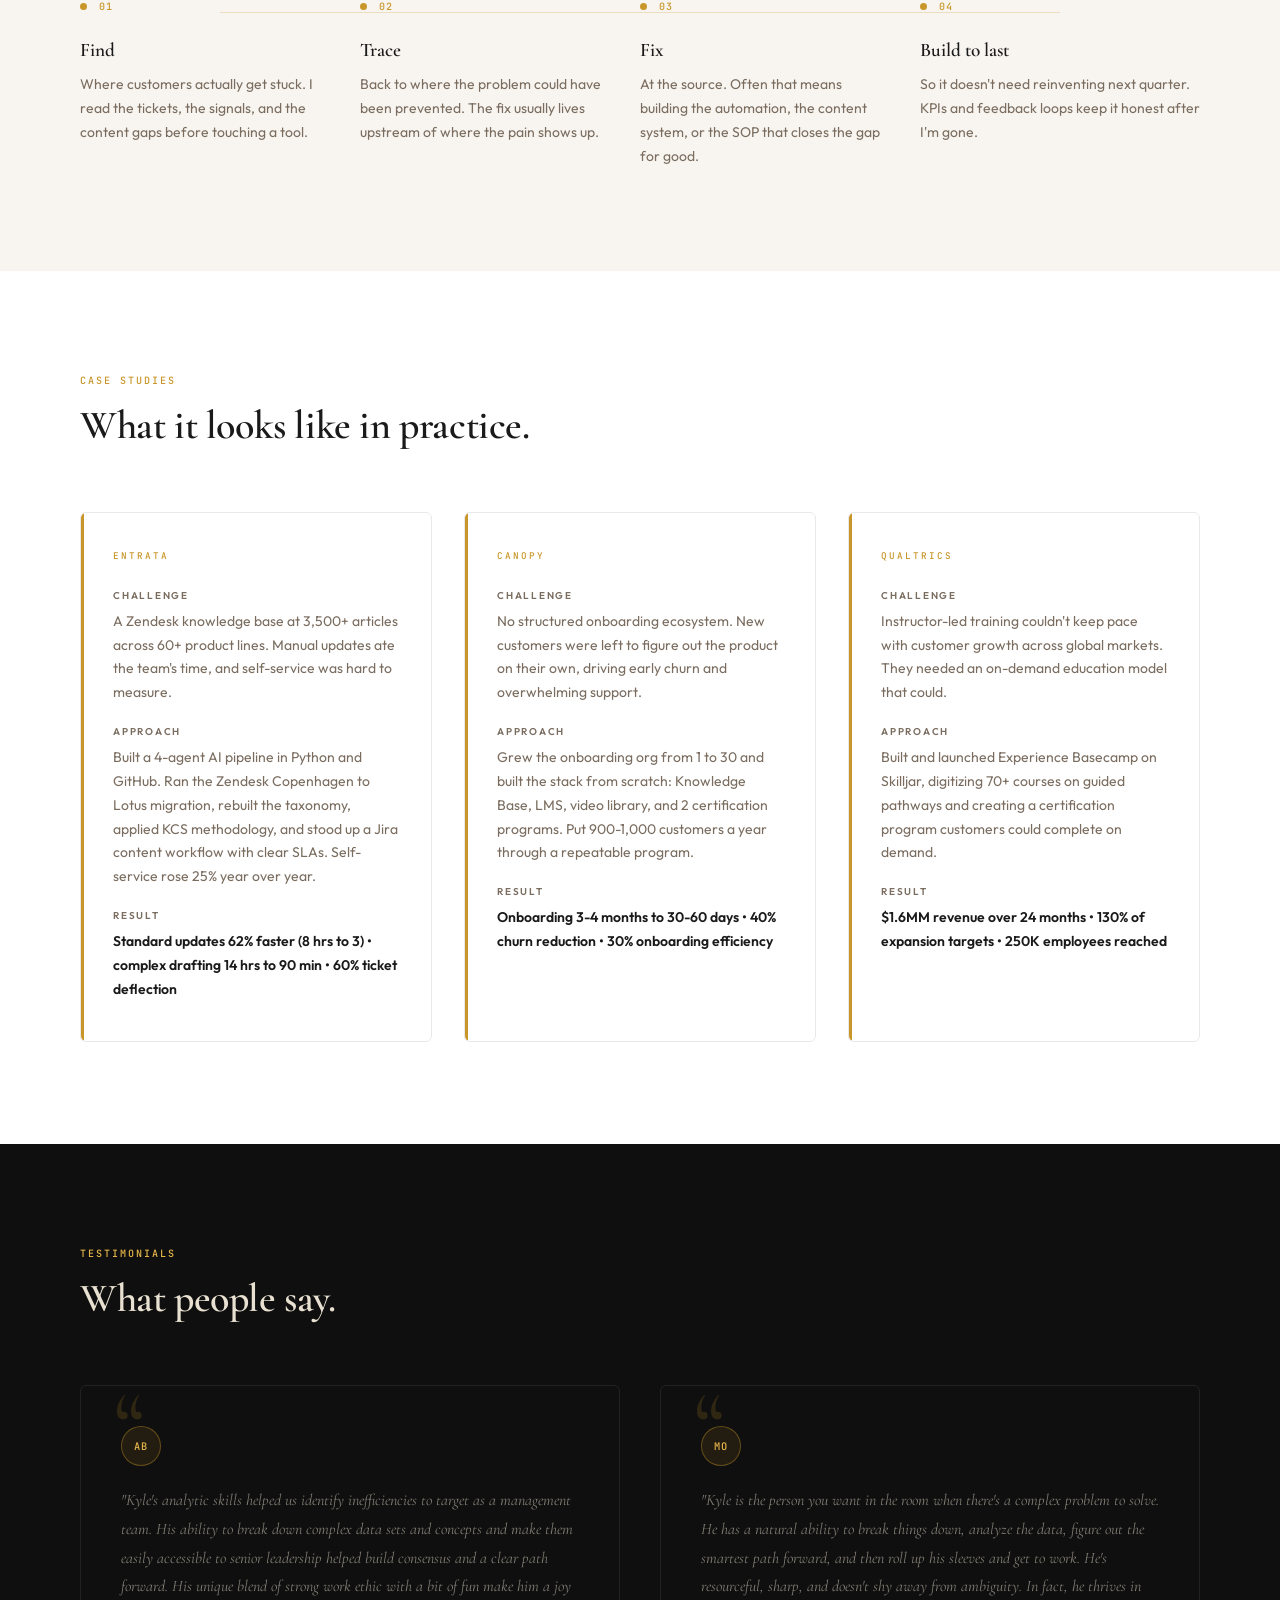
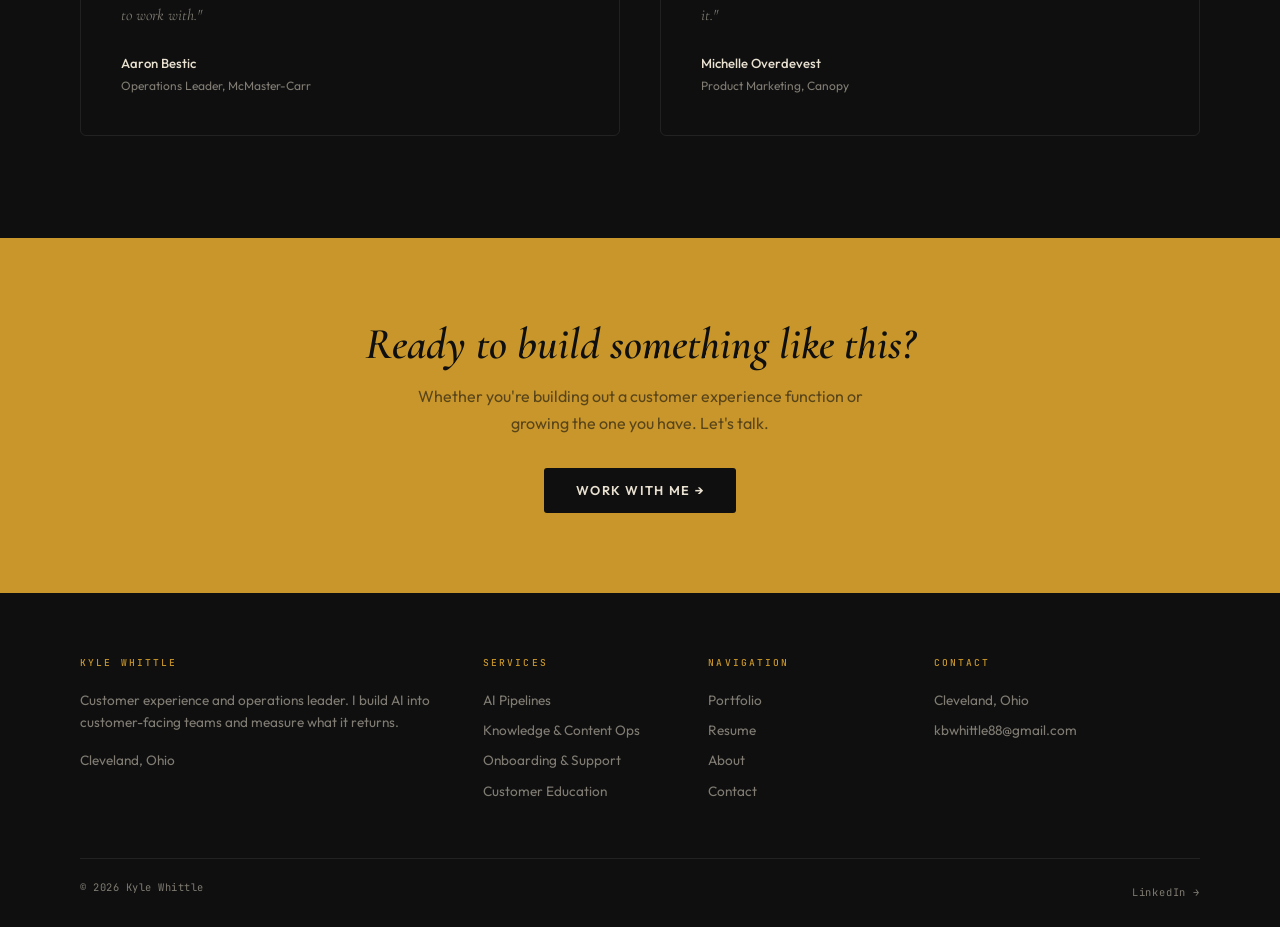
==== commit dca000e9: "Reposition site as AI builder: align copy, stats, and identity with resume" ====
--- a/index.html
+++ b/index.html
@@ -11,9 +11,9 @@
     <link rel="stylesheet" href="css/mystyle.css">
 
     <title>Kyle Whittle</title>
-    <meta name="description" content="CX Strategy leader focused on customer knowledge and content operations. I help SaaS companies build the education systems their teams actually use.">
+    <meta name="description" content="Customer experience and operations leader. I build AI into customer-facing teams and measure what it returns. 10+ years in B2B SaaS across knowledge, support, and onboarding.">
     <meta property="og:title" content="Kyle Whittle">
-    <meta property="og:description" content="CX Strategy leader focused on customer knowledge and content operations. I help SaaS companies build the education systems their teams actually use.">
+    <meta property="og:description" content="Customer experience and operations leader. I build AI into customer-facing teams and measure what it returns. 10+ years in B2B SaaS across knowledge, support, and onboarding.">
     <meta property="og:type" content="website">
   </head>
   <body>
@@ -40,10 +40,10 @@
     <!-- HERO -->
     <section class="hero" id="hero">
       <div class="hero-inner">
-        <div class="hero-eyebrow">CX Strategy · Knowledge &amp; Content Operations · AI</div>
-        <h1 class="hero-title">CX strategy<br>you can actually run.</h1>
+        <div class="hero-eyebrow">AI automation · Customer experience &amp; operations · 10+ years in B2B SaaS</div>
+        <h1 class="hero-title">I build AI that makes<br>customer operations<br>faster and cheaper.</h1>
         <div class="hero-rule"></div>
-        <p class="hero-subtitle">I work with SaaS companies to turn customer experience strategy into the knowledge and content operations that make it real. AI in the workflows where it makes the team faster.</p>
+        <p class="hero-subtitle">10+ years in B2B SaaS leading knowledge, support, and onboarding, with the automation built in-house to back it up.</p>
         <div class="hero-actions">
           <a href="contact.html" class="btn-primary">Work With Me</a>
           <a href="portfolio.html" class="btn-ghost">See Portfolio</a>
@@ -73,44 +73,43 @@
       <div class="container">
         <div class="section-header fade-up">
           <span class="section-label">My Angle</span>
-          <h2 class="section-title">I came up on the source side.</h2>
+          <h2 class="section-title">I'm the rare CX leader who builds the AI.</h2>
         </div>
         <div class="fade-up" style="max-width:780px;margin:0 auto;font-size:1.0625rem;line-height:1.7">
-          <p>Most CX leaders come up through support and grow into the intelligence side. I came up the opposite direction.</p>
-          <p>I started at Qualtrics early, when the VoC category was still being defined. I learned how signals get collected, how programs get built, and what makes customer data trustworthy before I ever had to act on it.</p>
-          <p>Then a decade on the action side: content, enablement, onboarding. The teams that close the loop.</p>
-          <p>What I took from both sides: data alone doesn't move an organization. The teams receiving the insight have to feel equipped to act, and the win has to belong to them. That's shaped how I build.</p>
+          <p>I organize chaos where customer signals, operations, and how people actually learn software all meet. For 10+ years I've built the systems that get customers to value faster and keep them there.</p>
+          <p>Plenty of CX and ops leaders can read a dashboard. I write the code behind it. At Entrata I built a 4-agent AI pipeline in Python and GitHub that pulls patterns from customer data, surfaces where people get stuck, and routes the findings to close the gap before it compounds.</p>
+          <p>The approach is always the same. Find where customers get stuck, trace it back to where it could have been prevented, fix it there, and build something that doesn't need reinventing next quarter.</p>
         </div>
       </div>
     </section>
 
     <!-- SERVICES -->
-    <section class="section-light">
+    <section class="section-light" id="services">
       <div class="container">
         <div class="section-header fade-up">
           <span class="section-label">What I Do</span>
-          <h2 class="section-title">My Services</h2>
+          <h2 class="section-title">My services</h2>
         </div>
         <div class="services-grid fade-up">
 
           <div>
-            <h4>CX Strategy &amp; Operations</h4>
-            <p>Mapping the customer journey, then translating it into operations that hold up: SOPs, KPIs, governance, and the capacity to run them. Strategy that survives contact with the team.</p>
+            <h4>AI pipelines for customer operations</h4>
+            <p>Production pipelines I build in Python and GitHub, with real version control behind them. At Entrata, 4 specialized agents cut standard article updates 62% (8 hours to 3, across 80% of the work) and dropped complex drafting from 14 hours to 90 minutes. That's 8+ hours per cycle back to the team.</p>
           </div>
 
           <div>
-            <h4>Knowledge &amp; Content Operations</h4>
-            <p>Governing content at scale. Thousands of help articles, release-aligned publishing, KCS methodology, and content signal scoring. The discipline that keeps a knowledge base accurate as it grows.</p>
+            <h4>Knowledge &amp; content operations</h4>
+            <p>Governing content at scale. 3,500+ help articles across 60+ product lines, release-aligned publishing, KCS methodology, and content signal scoring. The library my team runs deflects 60% of support tickets traceable to documentation.</p>
           </div>
 
           <div>
-            <h4>AI Agent Pipelines for Content</h4>
-            <p>Production pipelines built with Cursor, Claude, ChatGPT, and Gemini. Specialized agents take standard article updates from 8 hours to 3, and complex articles from 14 hours to 90 minutes. AI built into the workflow where it earns its place.</p>
+            <h4>Customer onboarding &amp; support</h4>
+            <p>Building the teams and systems that get customers to value fast. At Canopy I grew an onboarding org from 1 to 30, cut onboarding from 3-4 months to 30-60 days, and put 900-1,000 customers a year through a repeatable program.</p>
           </div>
 
           <div>
-            <h4>Learning Systems &amp; Customer Education</h4>
-            <p>Curriculum, LMS configuration, certification programs, and onboarding paths. The full education stack designed from learning objectives through measurable outcomes. Includes the writing craft: 75+ published technical articles, 100,000+ views.</p>
+            <h4>Customer education &amp; learning systems</h4>
+            <p>Curriculum, LMS configuration, and certification programs designed from learning objectives through measurable outcomes. At Qualtrics, Experience Basecamp generated $1.6MM over 24 months and reached 250K employees.</p>
           </div>
 
         </div>
@@ -129,23 +128,23 @@
         <div class="stats-grid">
 
           <div class="fun-fact fade-up">
+            <span class="stat-number" data-target="62" data-suffix="%">62%</span>
+            <h4>Less content work, from a 4-agent AI pipeline I built</h4>
+          </div>
+
+          <div class="fun-fact fade-up" style="transition-delay:0.1s">
+            <span class="stat-number" data-target="60" data-suffix="%">60%</span>
+            <h4>Support tickets deflected through documentation</h4>
+          </div>
+
+          <div class="fun-fact fade-up" style="transition-delay:0.2s">
+            <span class="stat-number" data-target="40" data-suffix="%">40%</span>
+            <h4>Churn reduction I contributed to at Canopy</h4>
+          </div>
+
+          <div class="fun-fact fade-up" style="transition-delay:0.3s">
             <span class="stat-number" data-target="1.6" data-prefix="$" data-suffix="MM" data-decimals="1">$1.6MM</span>
-            <h4>Revenue generated from training programs</h4>
-          </div>
-
-          <div class="fun-fact fade-up" style="transition-delay:0.1s">
-            <span class="stat-number" data-target="100" data-suffix="K+">100K+</span>
-            <h4>Technical article views</h4>
-          </div>
-
-          <div class="fun-fact fade-up" style="transition-delay:0.2s">
-            <span class="stat-number" data-target="45" data-suffix="%">45%</span>
-            <h4>Self-service adoption increase</h4>
-          </div>
-
-          <div class="fun-fact fade-up" style="transition-delay:0.3s">
-            <span class="stat-number" data-target="10" data-suffix="+">10+</span>
-            <h4>Years of CX leadership</h4>
+            <h4>Revenue from a learning platform I launched at Qualtrics</h4>
           </div>
 
         </div>
@@ -163,26 +162,26 @@
 
           <div class="process-step">
             <div class="process-step-number">01</div>
-            <h4>Discover</h4>
-            <p>Needs analysis, stakeholder interviews, and current-state audit to define the real problem before touching a tool.</p>
+            <h4>Find</h4>
+            <p>Where customers actually get stuck. I read the tickets, the signals, and the content gaps before touching a tool.</p>
           </div>
 
           <div class="process-step">
             <div class="process-step-number">02</div>
-            <h4>Design</h4>
-            <p>Learning architecture, content strategy, and tooling decisions that fit your team's size, stack, and maturity.</p>
+            <h4>Trace</h4>
+            <p>Back to where the problem could have been prevented. The fix usually lives upstream of where the pain shows up.</p>
           </div>
 
           <div class="process-step">
             <div class="process-step-number">03</div>
-            <h4>Build</h4>
-            <p>Course development, knowledge base structure, LMS configuration, and the SOPs your team needs to maintain it after I'm gone.</p>
+            <h4>Fix</h4>
+            <p>At the source. Often that means building the automation, the content system, or the SOP that closes the gap for good.</p>
           </div>
 
           <div class="process-step">
             <div class="process-step-number">04</div>
-            <h4>Measure</h4>
-            <p>KPIs, adoption tracking, and feedback loops so the work keeps improving long after launch.</p>
+            <h4>Build to last</h4>
+            <p>So it doesn't need reinventing next quarter. KPIs and feedback loops keep it honest after I'm gone.</p>
           </div>
 
         </div>
@@ -199,23 +198,23 @@
         <div class="case-studies-grid">
 
           <div class="case-study-card fade-up">
+            <span class="cs-company">Entrata</span>
+            <span class="cs-label">Challenge</span>
+            <p>A Zendesk knowledge base at 3,500+ articles across 60+ product lines. Manual updates ate the team's time, and self-service was hard to measure.</p>
+            <span class="cs-label">Approach</span>
+            <p>Built a 4-agent AI pipeline in Python and GitHub. Ran the Zendesk Copenhagen to Lotus migration, rebuilt the taxonomy, applied KCS methodology, and stood up a Jira content workflow with clear SLAs. Self-service rose 25% year over year.</p>
+            <span class="cs-label">Result</span>
+            <p class="cs-result">Standard updates 62% faster (8 hrs to 3) &bull; complex drafting 14 hrs to 90 min &bull; 60% ticket deflection</p>
+          </div>
+
+          <div class="case-study-card fade-up" style="transition-delay:0.1s">
             <span class="cs-company">Canopy</span>
             <span class="cs-label">Challenge</span>
-            <p>No structured onboarding ecosystem. New customers were left to figure out the product on their own, leading to early churn and overwhelmed support teams.</p>
+            <p>No structured onboarding ecosystem. New customers were left to figure out the product on their own, driving early churn and overwhelming support.</p>
             <span class="cs-label">Approach</span>
-            <p>Designed and launched a connected training ecosystem: Knowledge Base, LMS, video library, and two certification programs, all built around a structured customer learning path.</p>
+            <p>Grew the onboarding org from 1 to 30 and built the stack from scratch: Knowledge Base, LMS, video library, and 2 certification programs. Put 900-1,000 customers a year through a repeatable program.</p>
             <span class="cs-label">Result</span>
-            <p class="cs-result">30% onboarding efficiency improvement &bull; 40% churn reduction</p>
-          </div>
-
-          <div class="case-study-card fade-up" style="transition-delay:0.1s">
-            <span class="cs-company">Entrata</span>
-            <span class="cs-label">Challenge</span>
-            <p>Zendesk knowledge base grown to 3,500+ articles across 60+ product lines with no governance, inconsistent taxonomy, and declining self-service rates.</p>
-            <span class="cs-label">Approach</span>
-            <p>Ran the Zendesk Copenhagen to Lotus migration, brought in AI-powered search, rebuilt taxonomy, applied KCS methodology, and stood up a Jira-driven content workflow with clear SLAs.</p>
-            <span class="cs-label">Result</span>
-            <p class="cs-result">45% support ticket deflection &bull; 35% faster content turnaround</p>
+            <p class="cs-result">Onboarding 3-4 months to 30-60 days &bull; 40% churn reduction &bull; 30% onboarding efficiency</p>
           </div>
 
           <div class="case-study-card fade-up" style="transition-delay:0.2s">
@@ -223,9 +222,9 @@
             <span class="cs-label">Challenge</span>
             <p>Instructor-led training couldn't keep pace with customer growth across global markets. They needed an on-demand education model that could.</p>
             <span class="cs-label">Approach</span>
-            <p>Built and launched Experience Basecamp on Skilljar LMS, digitizing 70+ training courses and creating a certification program customers could complete on demand.</p>
+            <p>Built and launched Experience Basecamp on Skilljar, digitizing 70+ courses on guided pathways and creating a certification program customers could complete on demand.</p>
             <span class="cs-label">Result</span>
-            <p class="cs-result">$1.6MM revenue generated &bull; 100,000+ article views &bull; 4,000+ likes</p>
+            <p class="cs-result">$1.6MM revenue over 24 months &bull; 130% of expansion targets &bull; 250K employees reached</p>
           </div>
 
         </div>
@@ -255,7 +254,7 @@
           <div class="testimonial-card fade-up" style="transition-delay:0.1s">
             <div class="testimonial-avatar">MO</div>
             <blockquote>
-              "Kyle is the person you want in the room when there's a complex problem to solve. He has a natural ability to break things down, analyze the data, figure out the smartest path forward, and then roll up his sleeves and get to work. He's resourceful, sharp, and doesn't shy away from ambiguity — in fact, he thrives in it."
+              "Kyle is the person you want in the room when there's a complex problem to solve. He has a natural ability to break things down, analyze the data, figure out the smartest path forward, and then roll up his sleeves and get to work. He's resourceful, sharp, and doesn't shy away from ambiguity. In fact, he thrives in it."
             </blockquote>
             <p class="testimonial-attribution">
               Michelle Overdevest
@@ -281,15 +280,15 @@
 
           <div class="footer-col">
             <h6>Kyle Whittle</h6>
-            <p>CX Strategy leader focused on customer knowledge and content operations. I help SaaS companies build the education systems their teams actually use.</p>
+            <p>Customer experience and operations leader. I build AI into customer-facing teams and measure what it returns.</p>
             <p style="margin-top:1rem">Cleveland, Ohio</p>
           </div>
 
           <div class="footer-col">
             <h6>Services</h6>
-            <p><a href="index.html#services">CX Strategy</a></p>
+            <p><a href="index.html#services">AI Pipelines</a></p>
             <p><a href="index.html#services">Knowledge &amp; Content Ops</a></p>
-            <p><a href="index.html#services">AI Agent Pipelines</a></p>
+            <p><a href="index.html#services">Onboarding &amp; Support</a></p>
             <p><a href="index.html#services">Customer Education</a></p>
           </div>
 
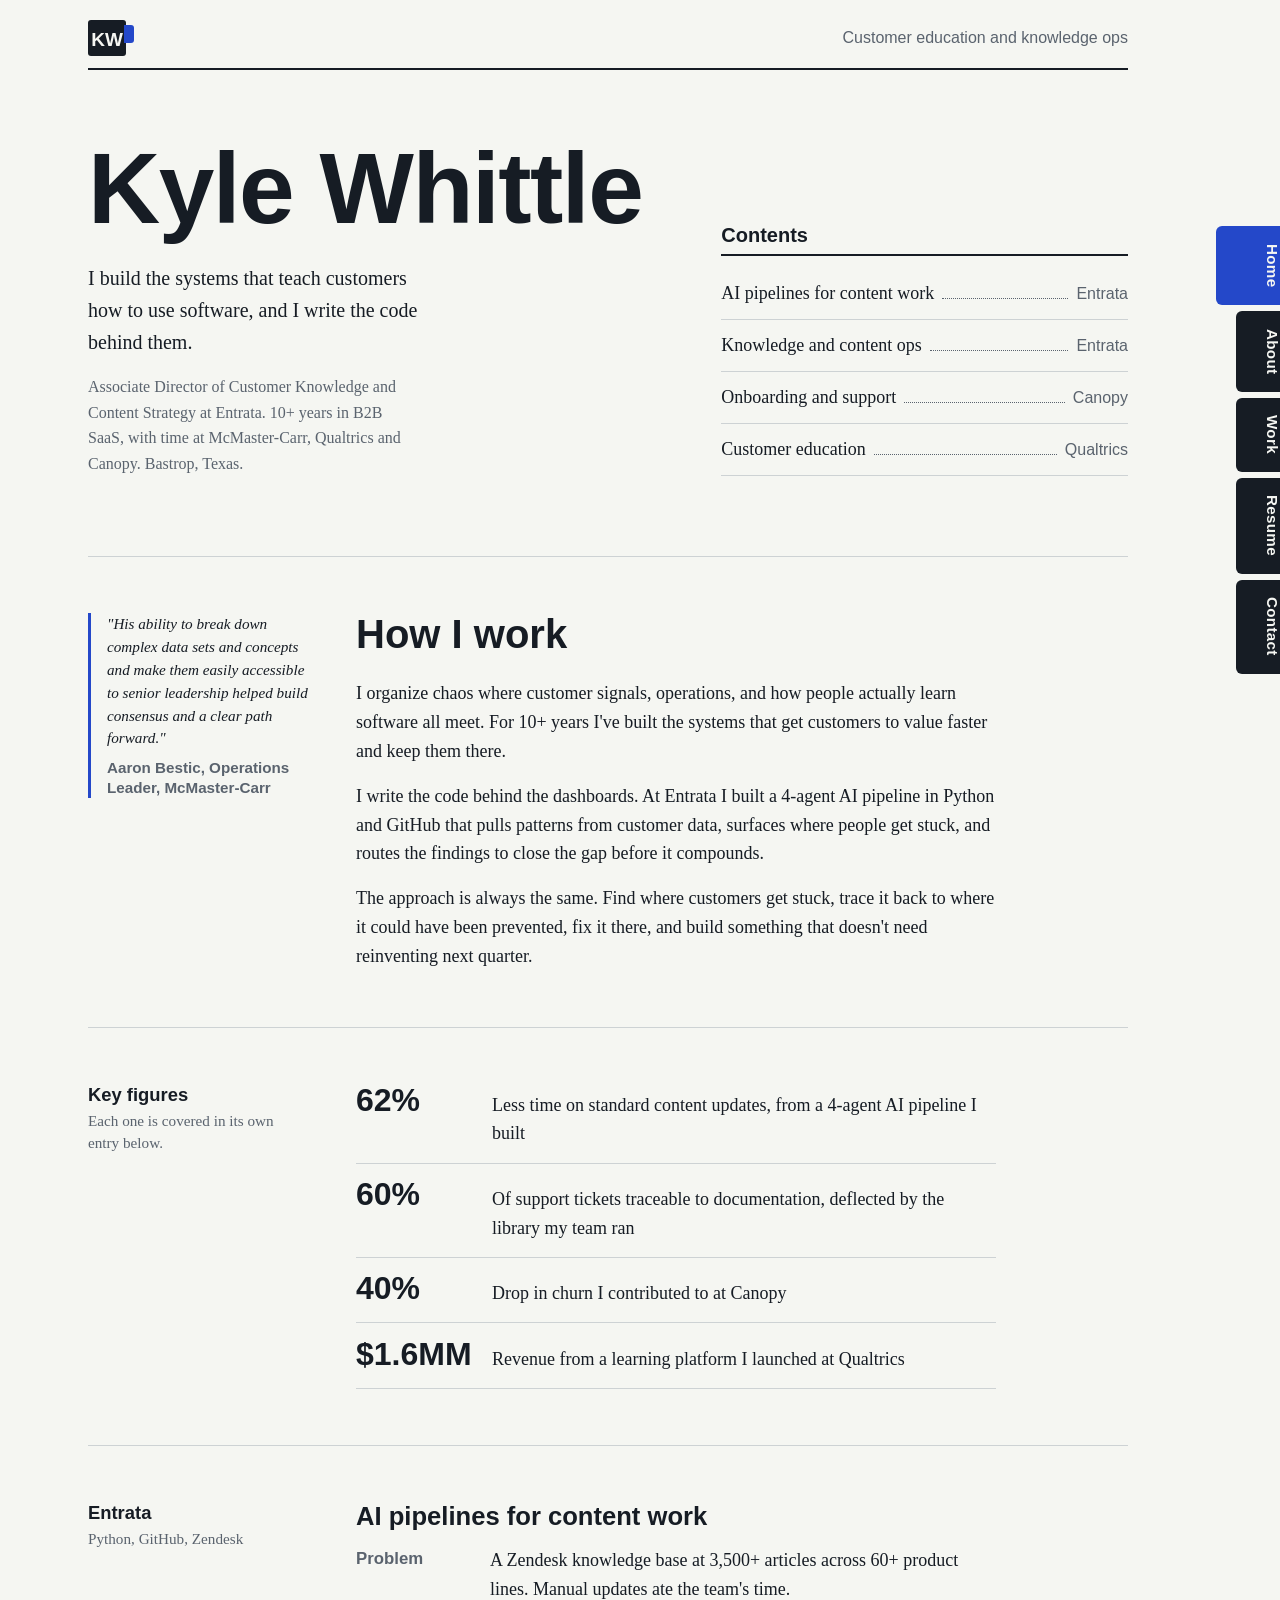
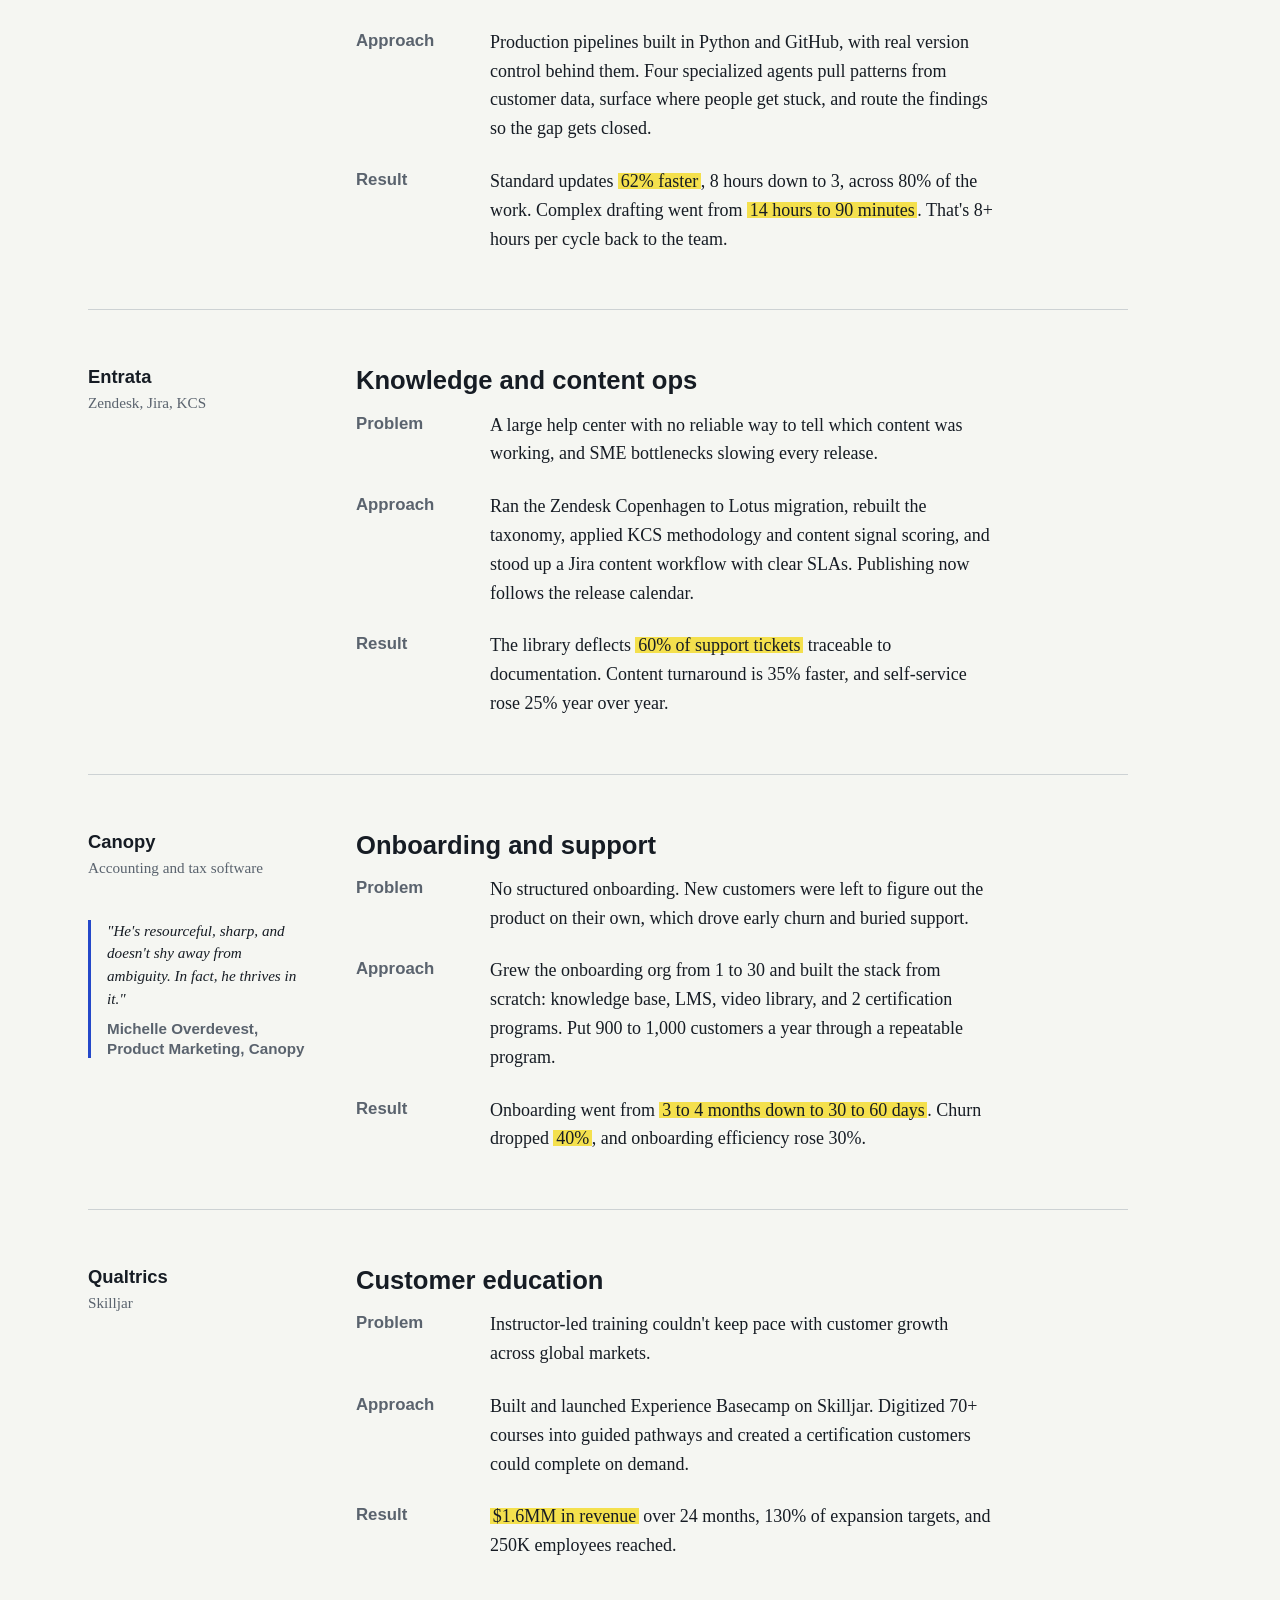
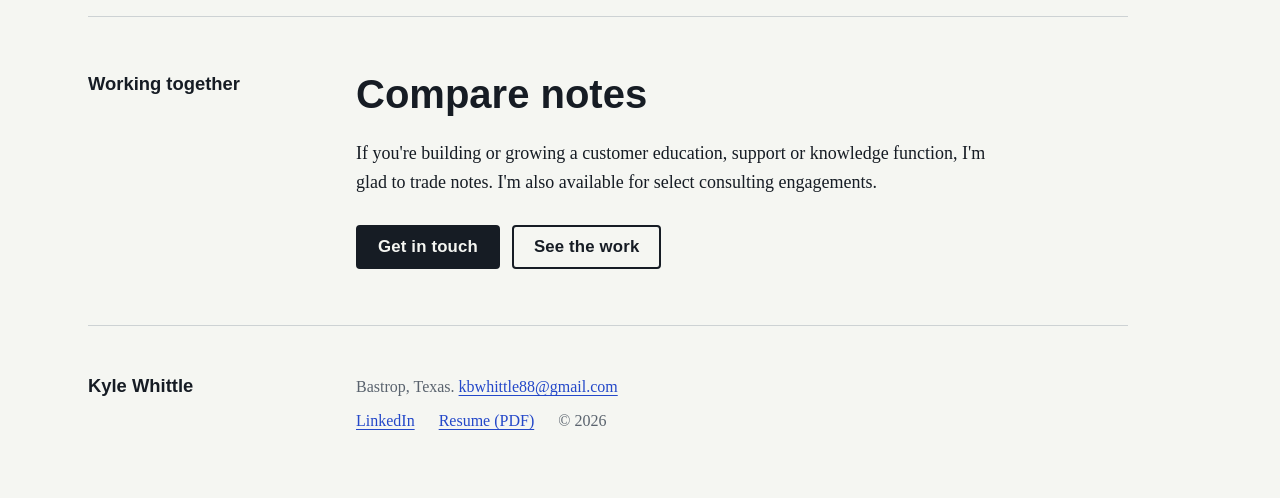
==== commit 6e3c521f: "Redesign the portfolio as a field manual Every page now reads like a page from a reference manual: a" ====
--- a/index.html
+++ b/index.html
@@ -3,12 +3,8 @@
   <head>
     <meta charset="utf-8">
     <meta name="viewport" content="width=device-width, initial-scale=1">
-
-    <link rel="preconnect" href="https://fonts.googleapis.com">
-    <link rel="preconnect" href="https://fonts.gstatic.com" crossorigin>
-    <link href="https://fonts.googleapis.com/css2?family=Cormorant+Garamond:ital,wght@0,400;0,600;0,700;1,400;1,600;1,700&family=Outfit:wght@300;400;500;600&family=JetBrains+Mono:wght@400;500&display=swap" rel="stylesheet">
-
     <link rel="stylesheet" href="css/mystyle.css">
+    <link rel="icon" href="images/favicon.svg" type="image/svg+xml">
 
     <title>Kyle Whittle</title>
     <meta name="description" content="Customer experience and operations leader. I build AI into customer-facing teams and measure what it returns. 10+ years in B2B SaaS across knowledge, support, and onboarding.">
@@ -17,308 +13,186 @@
     <meta property="og:type" content="website">
   </head>
   <body>
+    <a class="skip" href="#main">Skip to content</a>
 
-    <!-- HEADER -->
-    <header class="site-header" id="site-header">
-      <div class="header-inner">
-        <a href="index.html" class="header-logo">Kyle Whittle</a>
-        <nav>
-          <ul class="navigation">
-            <li><a href="index.html" class="active">Home</a></li>
-            <li><a href="about.html">About</a></li>
-            <li><a href="portfolio.html">Portfolio</a></li>
-            <li><a href="resume.html">Resume</a></li>
-            <li><a href="contact.html">Contact</a></li>
+    <nav aria-label="Pages">
+      <ul class="tabs">
+        <li><a href="index.html" aria-current="page">Home</a></li>
+        <li><a href="about.html">About</a></li>
+        <li><a href="portfolio.html">Work</a></li>
+        <li><a href="resume.html">Resume</a></li>
+        <li><a href="contact.html">Contact</a></li>
+      </ul>
+    </nav>
+
+    <div class="page"><div class="wrap">
+
+      <header class="runhead">
+        <a href="index.html" class="logo" aria-label="Kyle Whittle, home">
+          <svg width="46" height="36" viewBox="0 0 46 36" aria-hidden="true" focusable="false">
+            <rect x="0" y="0" width="38" height="36" rx="3" fill="#161C24"/>
+            <path d="M36 5 H43 a3 3 0 0 1 3 3 V20 a3 3 0 0 1 -3 3 H36 Z" fill="#2448C9"/>
+            <text x="19" y="25.5" text-anchor="middle">KW</text>
+          </svg>
+        </a>
+        <span>Customer education and knowledge ops</span>
+      </header>
+
+      <main id="main">
+
+        <!-- COVER -->
+        <section class="cover">
+          <div>
+            <h1>Kyle Whittle</h1>
+            <p class="lede">I build the systems that teach customers how to use software, and I write the code behind them.</p>
+            <p class="where">Associate Director of Customer Knowledge and Content Strategy at Entrata. 10+ years in B2B SaaS, with time at McMaster-Carr, Qualtrics and Canopy. Bastrop, Texas.</p>
+          </div>
+          <nav class="contents" aria-label="Contents">
+            <h2>Contents</h2>
+            <ol>
+              <li><a href="#pipelines">AI pipelines for content work <span class="pg">Entrata</span></a></li>
+              <li><a href="#knowledge">Knowledge and content ops <span class="pg">Entrata</span></a></li>
+              <li><a href="#onboarding">Onboarding and support <span class="pg">Canopy</span></a></li>
+              <li><a href="#education">Customer education <span class="pg">Qualtrics</span></a></li>
+            </ol>
+          </nav>
+        </section>
+
+        <!-- HOW I WORK -->
+        <section class="sec">
+          <div class="margin after">
+            <blockquote class="note">"His ability to break down complex data sets and concepts and make them easily accessible to senior leadership helped build consensus and a clear path forward."
+              <cite>Aaron Bestic, Operations Leader, McMaster-Carr</cite></blockquote>
+          </div>
+          <div>
+            <h2>How I work</h2>
+            <p>I organize chaos where customer signals, operations, and how people actually learn software all meet. For 10+ years I've built the systems that get customers to value faster and keep them there.</p>
+            <p>I write the code behind the dashboards. At Entrata I built a 4-agent AI pipeline in Python and GitHub that pulls patterns from customer data, surfaces where people get stuck, and routes the findings to close the gap before it compounds.</p>
+            <p>The approach is always the same. Find where customers get stuck, trace it back to where it could have been prevented, fix it there, and build something that doesn't need reinventing next quarter.</p>
+          </div>
+        </section>
+
+        <!-- KEY FIGURES -->
+        <section class="sec">
+          <div class="margin">
+            <h4>Key figures</h4>
+            <p>Each one is covered in its own entry below.</p>
+          </div>
+          <table class="figures">
+            <tr><td class="num">62%</td><td>Less time on standard content updates, from a 4-agent AI pipeline I built</td></tr>
+            <tr><td class="num">60%</td><td>Of support tickets traceable to documentation, deflected by the library my team ran</td></tr>
+            <tr><td class="num">40%</td><td>Drop in churn I contributed to at Canopy</td></tr>
+            <tr><td class="num">$1.6MM</td><td>Revenue from a learning platform I launched at Qualtrics</td></tr>
+          </table>
+        </section>
+
+        <!-- AI PIPELINES -->
+        <section class="sec" id="pipelines">
+          <div class="margin">
+            <h4>Entrata</h4>
+            <p>Python, GitHub, Zendesk</p>
+          </div>
+          <div>
+            <h3>AI pipelines for content work</h3>
+            <dl class="entry">
+              <dt>Problem</dt>
+              <dd>A Zendesk knowledge base at 3,500+ articles across 60+ product lines. Manual updates ate the team's time.</dd>
+              <dt>Approach</dt>
+              <dd>Production pipelines built in Python and GitHub, with real version control behind them. Four specialized agents pull patterns from customer data, surface where people get stuck, and route the findings so the gap gets closed.</dd>
+              <dt>Result</dt>
+              <dd>Standard updates <mark>62% faster</mark>, 8 hours down to 3, across 80% of the work. Complex drafting went from <mark>14 hours to 90 minutes</mark>. That's 8+ hours per cycle back to the team.</dd>
+            </dl>
+          </div>
+        </section>
+
+        <!-- KNOWLEDGE OPS -->
+        <section class="sec" id="knowledge">
+          <div class="margin">
+            <h4>Entrata</h4>
+            <p>Zendesk, Jira, KCS</p>
+          </div>
+          <div>
+            <h3>Knowledge and content ops</h3>
+            <dl class="entry">
+              <dt>Problem</dt>
+              <dd>A large help center with no reliable way to tell which content was working, and SME bottlenecks slowing every release.</dd>
+              <dt>Approach</dt>
+              <dd>Ran the Zendesk Copenhagen to Lotus migration, rebuilt the taxonomy, applied KCS methodology and content signal scoring, and stood up a Jira content workflow with clear SLAs. Publishing now follows the release calendar.</dd>
+              <dt>Result</dt>
+              <dd>The library deflects <mark>60% of support tickets</mark> traceable to documentation. Content turnaround is 35% faster, and self-service rose 25% year over year.</dd>
+            </dl>
+          </div>
+        </section>
+
+        <!-- ONBOARDING -->
+        <section class="sec" id="onboarding">
+          <div class="margin">
+            <h4>Canopy</h4>
+            <p>Accounting and tax software</p>
+            <blockquote class="note">"He's resourceful, sharp, and doesn't shy away from ambiguity. In fact, he thrives in it."
+              <cite>Michelle Overdevest, Product Marketing, Canopy</cite></blockquote>
+          </div>
+          <div>
+            <h3>Onboarding and support</h3>
+            <dl class="entry">
+              <dt>Problem</dt>
+              <dd>No structured onboarding. New customers were left to figure out the product on their own, which drove early churn and buried support.</dd>
+              <dt>Approach</dt>
+              <dd>Grew the onboarding org from 1 to 30 and built the stack from scratch: knowledge base, LMS, video library, and 2 certification programs. Put 900 to 1,000 customers a year through a repeatable program.</dd>
+              <dt>Result</dt>
+              <dd>Onboarding went from <mark>3 to 4 months down to 30 to 60 days</mark>. Churn dropped <mark>40%</mark>, and onboarding efficiency rose 30%.</dd>
+            </dl>
+          </div>
+        </section>
+
+        <!-- EDUCATION -->
+        <section class="sec" id="education">
+          <div class="margin">
+            <h4>Qualtrics</h4>
+            <p>Skilljar</p>
+          </div>
+          <div>
+            <h3>Customer education</h3>
+            <dl class="entry">
+              <dt>Problem</dt>
+              <dd>Instructor-led training couldn't keep pace with customer growth across global markets.</dd>
+              <dt>Approach</dt>
+              <dd>Built and launched Experience Basecamp on Skilljar. Digitized 70+ courses into guided pathways and created a certification customers could complete on demand.</dd>
+              <dt>Result</dt>
+              <dd><mark>$1.6MM in revenue</mark> over 24 months, 130% of expansion targets, and 250K employees reached.</dd>
+            </dl>
+          </div>
+        </section>
+
+        <!-- CLOSE -->
+        <section class="sec">
+          <div class="margin">
+            <h4>Working together</h4>
+          </div>
+          <div>
+            <h2>Compare notes</h2>
+            <p>If you're building or growing a customer education, support or knowledge function, I'm glad to trade notes. I'm also available for select consulting engagements.</p>
+            <div class="actions">
+              <a href="contact.html" class="btn">Get in touch</a>
+              <a href="portfolio.html" class="btn alt">See the work</a>
+            </div>
+          </div>
+        </section>
+
+      </main>
+
+      <footer class="colophon">
+        <div><strong>Kyle Whittle</strong></div>
+        <div>
+          <p>Bastrop, Texas. <a href="mailto:kbwhittle88@gmail.com">kbwhittle88@gmail.com</a></p>
+          <ul>
+            <li><a href="https://www.linkedin.com/in/kwhittle88" target="_blank" rel="noopener">LinkedIn</a></li>
+            <li><a href="files/Kyle_Whittle_Resume_KnowledgeOps.pdf">Resume (PDF)</a></li>
+            <li>&copy; 2026</li>
           </ul>
-        </nav>
-        <button class="nav-toggle" aria-label="Menu">
-          <span></span><span></span><span></span>
-        </button>
-      </div>
-    </header>
+        </div>
+      </footer>
 
-    <!-- HERO -->
-    <section class="hero" id="hero">
-      <div class="hero-inner">
-        <div class="hero-eyebrow">AI automation · Customer experience &amp; operations · 10+ years in B2B SaaS</div>
-        <h1 class="hero-title">I build AI that makes<br>customer operations<br>faster and cheaper.</h1>
-        <div class="hero-rule"></div>
-        <p class="hero-subtitle">10+ years in B2B SaaS leading knowledge, support, and onboarding, with the automation built in-house to back it up.</p>
-        <div class="hero-actions">
-          <a href="contact.html" class="btn-primary">Work With Me</a>
-          <a href="portfolio.html" class="btn-ghost">See Portfolio</a>
-        </div>
-      </div>
-      <div class="hero-scroll">
-        <span>Scroll</span>
-        <div class="hero-scroll-line"></div>
-      </div>
-    </section>
-
-    <!-- LOGO STRIP -->
-    <div class="logo-strip">
-      <div class="container">
-        <span class="logo-strip-label">Experience from</span>
-        <div class="logo-strip-names">
-          <span>McMaster-Carr</span>
-          <span>Qualtrics</span>
-          <span>Canopy</span>
-          <span>Entrata</span>
-        </div>
-      </div>
-    </div>
-
-    <!-- MY ANGLE -->
-    <section class="section-cream">
-      <div class="container">
-        <div class="section-header fade-up">
-          <span class="section-label">My Angle</span>
-          <h2 class="section-title">I'm the rare CX leader who builds the AI.</h2>
-        </div>
-        <div class="fade-up" style="max-width:780px;margin:0 auto;font-size:1.0625rem;line-height:1.7">
-          <p>I organize chaos where customer signals, operations, and how people actually learn software all meet. For 10+ years I've built the systems that get customers to value faster and keep them there.</p>
-          <p>Plenty of CX and ops leaders can read a dashboard. I write the code behind it. At Entrata I built a 4-agent AI pipeline in Python and GitHub that pulls patterns from customer data, surfaces where people get stuck, and routes the findings to close the gap before it compounds.</p>
-          <p>The approach is always the same. Find where customers get stuck, trace it back to where it could have been prevented, fix it there, and build something that doesn't need reinventing next quarter.</p>
-        </div>
-      </div>
-    </section>
-
-    <!-- SERVICES -->
-    <section class="section-light" id="services">
-      <div class="container">
-        <div class="section-header fade-up">
-          <span class="section-label">What I Do</span>
-          <h2 class="section-title">My services</h2>
-        </div>
-        <div class="services-grid fade-up">
-
-          <div>
-            <h4>AI pipelines for customer operations</h4>
-            <p>Production pipelines I build in Python and GitHub, with real version control behind them. At Entrata, 4 specialized agents cut standard article updates 62% (8 hours to 3, across 80% of the work) and dropped complex drafting from 14 hours to 90 minutes. That's 8+ hours per cycle back to the team.</p>
-          </div>
-
-          <div>
-            <h4>Knowledge &amp; content operations</h4>
-            <p>Governing content at scale. 3,500+ help articles across 60+ product lines, release-aligned publishing, KCS methodology, and content signal scoring. The library my team runs deflects 60% of support tickets traceable to documentation.</p>
-          </div>
-
-          <div>
-            <h4>Customer onboarding &amp; support</h4>
-            <p>Building the teams and systems that get customers to value fast. At Canopy I grew an onboarding org from 1 to 30, cut onboarding from 3-4 months to 30-60 days, and put 900-1,000 customers a year through a repeatable program.</p>
-          </div>
-
-          <div>
-            <h4>Customer education &amp; learning systems</h4>
-            <p>Curriculum, LMS configuration, and certification programs designed from learning objectives through measurable outcomes. At Qualtrics, Experience Basecamp generated $1.6MM over 24 months and reached 250K employees.</p>
-          </div>
-
-        </div>
-
-        <p class="engagement-note fade-up" style="margin-top:2.5rem">Available for consulting engagements, fractional leadership, and full-time roles. &nbsp;<a href="contact.html">Get in touch &rarr;</a></p>
-      </div>
-    </section>
-
-    <!-- STATS -->
-    <section class="section-dark">
-      <div class="container">
-        <div class="section-header fade-up">
-          <span class="section-label section-label-dark">By the Numbers</span>
-          <h2 class="section-title section-title-dark">Results that compound.</h2>
-        </div>
-        <div class="stats-grid">
-
-          <div class="fun-fact fade-up">
-            <span class="stat-number" data-target="62" data-suffix="%">62%</span>
-            <h4>Less content work, from a 4-agent AI pipeline I built</h4>
-          </div>
-
-          <div class="fun-fact fade-up" style="transition-delay:0.1s">
-            <span class="stat-number" data-target="60" data-suffix="%">60%</span>
-            <h4>Support tickets deflected through documentation</h4>
-          </div>
-
-          <div class="fun-fact fade-up" style="transition-delay:0.2s">
-            <span class="stat-number" data-target="40" data-suffix="%">40%</span>
-            <h4>Churn reduction I contributed to at Canopy</h4>
-          </div>
-
-          <div class="fun-fact fade-up" style="transition-delay:0.3s">
-            <span class="stat-number" data-target="1.6" data-prefix="$" data-suffix="MM" data-decimals="1">$1.6MM</span>
-            <h4>Revenue from a learning platform I launched at Qualtrics</h4>
-          </div>
-
-        </div>
-      </div>
-    </section>
-
-    <!-- HOW I WORK -->
-    <section class="section-cream">
-      <div class="container">
-        <div class="section-header fade-up">
-          <span class="section-label">My Process</span>
-          <h2 class="section-title">How I Work</h2>
-        </div>
-        <div class="process-grid fade-up">
-
-          <div class="process-step">
-            <div class="process-step-number">01</div>
-            <h4>Find</h4>
-            <p>Where customers actually get stuck. I read the tickets, the signals, and the content gaps before touching a tool.</p>
-          </div>
-
-          <div class="process-step">
-            <div class="process-step-number">02</div>
-            <h4>Trace</h4>
-            <p>Back to where the problem could have been prevented. The fix usually lives upstream of where the pain shows up.</p>
-          </div>
-
-          <div class="process-step">
-            <div class="process-step-number">03</div>
-            <h4>Fix</h4>
-            <p>At the source. Often that means building the automation, the content system, or the SOP that closes the gap for good.</p>
-          </div>
-
-          <div class="process-step">
-            <div class="process-step-number">04</div>
-            <h4>Build to last</h4>
-            <p>So it doesn't need reinventing next quarter. KPIs and feedback loops keep it honest after I'm gone.</p>
-          </div>
-
-        </div>
-      </div>
-    </section>
-
-    <!-- CASE STUDIES -->
-    <section class="section-light">
-      <div class="container">
-        <div class="section-header fade-up">
-          <span class="section-label">Case Studies</span>
-          <h2 class="section-title">What it looks like in practice.</h2>
-        </div>
-        <div class="case-studies-grid">
-
-          <div class="case-study-card fade-up">
-            <span class="cs-company">Entrata</span>
-            <span class="cs-label">Challenge</span>
-            <p>A Zendesk knowledge base at 3,500+ articles across 60+ product lines. Manual updates ate the team's time, and self-service was hard to measure.</p>
-            <span class="cs-label">Approach</span>
-            <p>Built a 4-agent AI pipeline in Python and GitHub. Ran the Zendesk Copenhagen to Lotus migration, rebuilt the taxonomy, applied KCS methodology, and stood up a Jira content workflow with clear SLAs. Self-service rose 25% year over year.</p>
-            <span class="cs-label">Result</span>
-            <p class="cs-result">Standard updates 62% faster (8 hrs to 3) &bull; complex drafting 14 hrs to 90 min &bull; 60% ticket deflection</p>
-          </div>
-
-          <div class="case-study-card fade-up" style="transition-delay:0.1s">
-            <span class="cs-company">Canopy</span>
-            <span class="cs-label">Challenge</span>
-            <p>No structured onboarding ecosystem. New customers were left to figure out the product on their own, driving early churn and overwhelming support.</p>
-            <span class="cs-label">Approach</span>
-            <p>Grew the onboarding org from 1 to 30 and built the stack from scratch: Knowledge Base, LMS, video library, and 2 certification programs. Put 900-1,000 customers a year through a repeatable program.</p>
-            <span class="cs-label">Result</span>
-            <p class="cs-result">Onboarding 3-4 months to 30-60 days &bull; 40% churn reduction &bull; 30% onboarding efficiency</p>
-          </div>
-
-          <div class="case-study-card fade-up" style="transition-delay:0.2s">
-            <span class="cs-company">Qualtrics</span>
-            <span class="cs-label">Challenge</span>
-            <p>Instructor-led training couldn't keep pace with customer growth across global markets. They needed an on-demand education model that could.</p>
-            <span class="cs-label">Approach</span>
-            <p>Built and launched Experience Basecamp on Skilljar, digitizing 70+ courses on guided pathways and creating a certification program customers could complete on demand.</p>
-            <span class="cs-label">Result</span>
-            <p class="cs-result">$1.6MM revenue over 24 months &bull; 130% of expansion targets &bull; 250K employees reached</p>
-          </div>
-
-        </div>
-      </div>
-    </section>
-
-    <!-- TESTIMONIALS -->
-    <section class="section-dark">
-      <div class="container">
-        <div class="section-header fade-up">
-          <span class="section-label section-label-dark">Testimonials</span>
-          <h2 class="section-title section-title-dark">What people say.</h2>
-        </div>
-        <div class="testimonials-grid">
-
-          <div class="testimonial-card fade-up">
-            <div class="testimonial-avatar">AB</div>
-            <blockquote>
-              "Kyle's analytic skills helped us identify inefficiencies to target as a management team. His ability to break down complex data sets and concepts and make them easily accessible to senior leadership helped build consensus and a clear path forward. His unique blend of strong work ethic with a bit of fun make him a joy to work with."
-            </blockquote>
-            <p class="testimonial-attribution">
-              Aaron Bestic
-              <span>Operations Leader, McMaster-Carr</span>
-            </p>
-          </div>
-
-          <div class="testimonial-card fade-up" style="transition-delay:0.1s">
-            <div class="testimonial-avatar">MO</div>
-            <blockquote>
-              "Kyle is the person you want in the room when there's a complex problem to solve. He has a natural ability to break things down, analyze the data, figure out the smartest path forward, and then roll up his sleeves and get to work. He's resourceful, sharp, and doesn't shy away from ambiguity. In fact, he thrives in it."
-            </blockquote>
-            <p class="testimonial-attribution">
-              Michelle Overdevest
-              <span>Product Marketing, Canopy</span>
-            </p>
-          </div>
-
-        </div>
-      </div>
-    </section>
-
-    <!-- CTA BANNER -->
-    <div class="cta-banner">
-      <h2>Ready to build something like this?</h2>
-      <p>Whether you're building out a customer experience function or growing the one you have. Let's talk.</p>
-      <a href="contact.html" class="btn-cta">Work With Me &rarr;</a>
-    </div>
-
-    <!-- FOOTER -->
-    <footer>
-      <div class="container">
-        <div class="footer-grid">
-
-          <div class="footer-col">
-            <h6>Kyle Whittle</h6>
-            <p>Customer experience and operations leader. I build AI into customer-facing teams and measure what it returns.</p>
-            <p style="margin-top:1rem">Cleveland, Ohio</p>
-          </div>
-
-          <div class="footer-col">
-            <h6>Services</h6>
-            <p><a href="index.html#services">AI Pipelines</a></p>
-            <p><a href="index.html#services">Knowledge &amp; Content Ops</a></p>
-            <p><a href="index.html#services">Onboarding &amp; Support</a></p>
-            <p><a href="index.html#services">Customer Education</a></p>
-          </div>
-
-          <div class="footer-col">
-            <h6>Navigation</h6>
-            <p><a href="portfolio.html">Portfolio</a></p>
-            <p><a href="resume.html">Resume</a></p>
-            <p><a href="about.html">About</a></p>
-            <p><a href="contact.html">Contact</a></p>
-          </div>
-
-          <div class="footer-col">
-            <h6>Contact</h6>
-            <p>Cleveland, Ohio</p>
-            <p><a href="mailto:kbwhittle88@gmail.com">kbwhittle88@gmail.com</a></p>
-          </div>
-
-        </div>
-
-        <hr>
-
-        <div class="footer-bottom">
-          <p>&copy; 2026 Kyle Whittle</p>
-          <div class="footer-social">
-            <a href="https://www.linkedin.com/in/kwhittle88" target="_blank" rel="noopener">LinkedIn &rarr;</a>
-          </div>
-        </div>
-      </div>
-    </footer>
-
-    <script src="js/scripts.js"></script>
+    </div></div>
   </body>
 </html>
--- a/css/mystyle.css
+++ b/css/mystyle.css
@@ -1,1301 +1,254 @@
-/* ============================================================
-   KYLE WHITTLE PORTFOLIO — Design System v2
-   Theme: "Systems Architect" — Editorial Precision
-   Fonts: Cormorant Garamond / Outfit / JetBrains Mono
-   ============================================================ */
-
-/* ============================================================
-   1. CUSTOM PROPERTIES
-   ============================================================ */
+/* Kyle Whittle portfolio: "field manual"
+   Every page is a manual page. A narrow margin column holds dates, sources
+   and notes; the text column holds the work. Thumb-index tabs on the right
+   edge are the navigation. System fonts only, so the site works offline. */
+
 :root {
-  --font-serif:  'Cormorant Garamond', Georgia, serif;
-  --font-sans:   'Outfit', system-ui, sans-serif;
-  --font-mono:   'JetBrains Mono', 'Courier New', monospace;
-
-  /* Dark palette */
-  --ink:         #0f0f0f;
-  --ink-surface: #1c1916;
-  --on-dark:     #e8e0d0;
-  --muted-dark:  rgba(232,224,208,0.52);
-  --border-dark: rgba(255,255,255,0.08);
-
-  /* Light palette */
-  --cream:       #f8f5f0;
-  --cream-mid:   #e8e3d8;
-  --white:       #ffffff;
-  --text:        #1a1a1a;
-  --muted:       #7a6d60;
-  --border-light:rgba(0,0,0,0.09);
-
-  /* Accent */
-  --amber:       #c8962a;
-  --amber-hover: #b5831f;
-  --amber-light: #e8b84b;
-  --amber-dim:   rgba(200,150,42,0.10);
-
-  /* Layout */
-  --max-w:       1200px;
-  --max-w-text:  680px;
-  --gutter:      clamp(1.25rem, 4vw, 2.5rem);
-  --section-pad: clamp(4rem, 8vw, 7rem);
-
-  --r-sm:  3px;
-  --r:     6px;
-  --r-lg:  12px;
-  --ease:  cubic-bezier(0.22, 1, 0.36, 1);
-}
-
-/* ============================================================
-   2. RESET & BASE
-   ============================================================ */
+  --paper:    #F5F6F2;
+  --ink:      #161C24;
+  --graphite: #5A636E;
+  --rule:     #CDD2D4;
+  --blue:     #2448C9;
+  --blue-dk:  #1A379F;
+  --hl:       #F4E04D;
+  --white:    #FFFFFF;
+
+  --head: "Avenir Next Condensed", "Roboto Condensed", "Arial Narrow", sans-serif-condensed, sans-serif;
+  --body: Charter, "Bitstream Charter", "Iowan Old Style", Georgia, serif;
+
+  --tab-w:  64px;
+  --gutter: clamp(1rem, 5vw, 4rem);
+  --margin-col: 220px;
+  --text-col: 640px;
+}
+
 *, *::before, *::after { box-sizing: border-box; }
 
 html { scroll-behavior: smooth; }
+@media (prefers-reduced-motion: reduce) { html { scroll-behavior: auto; } }
 
 body {
   margin: 0;
-  font-family: var(--font-sans);
-  font-size: 1rem;
-  line-height: 1.65;
-  color: var(--text);
-  background: var(--white);
+  background: var(--paper);
+  color: var(--ink);
+  font: 1.125rem/1.6 var(--body);
   -webkit-font-smoothing: antialiased;
 }
 
 img { max-width: 100%; height: auto; display: block; }
-ul  { list-style: none; margin: 0; padding: 0; }
-a   { color: inherit; text-decoration: none; }
-h1,h2,h3,h4,h5,h6 { margin-top: 0; line-height: 1.2; }
-p   { margin-top: 0; }
-address { font-style: normal; }
-
-/* ============================================================
-   3. LAYOUT
-   ============================================================ */
-.container {
-  max-width: var(--max-w);
-  margin-left: auto;
-  margin-right: auto;
-  padding-left: var(--gutter);
-  padding-right: var(--gutter);
-}
-
-.section-light  { background: var(--white);  padding: var(--section-pad) 0; }
-.section-cream  { background: var(--cream);  padding: var(--section-pad) 0; }
-.section-dark   { background: var(--ink);    padding: var(--section-pad) 0; color: var(--on-dark); }
-
-/* ============================================================
-   4. ANIMATIONS
-   ============================================================ */
-.fade-up {
-  opacity: 0;
-  transform: translateY(26px);
-  transition: opacity 0.7s var(--ease), transform 0.7s var(--ease);
-}
-.fade-up.visible { opacity: 1; transform: none; }
-
-@media (prefers-reduced-motion: reduce) {
-  .fade-up { transition: none; opacity: 1; transform: none; }
-}
-
-/* ============================================================
-   5. HEADER & NAVIGATION
-   ============================================================ */
-.site-header {
-  position: fixed;
-  top: 0; left: 0; right: 0;
-  z-index: 500;
-  transition: background 0.4s var(--ease), box-shadow 0.4s var(--ease);
-}
-.site-header:not(.scrolled) { background: transparent; }
-.site-header.scrolled       { background: var(--ink); box-shadow: 0 1px 0 var(--border-dark); }
-
-.header-inner {
-  max-width: var(--max-w);
-  margin: 0 auto;
-  padding: 1.1rem var(--gutter);
-  display: flex;
-  align-items: center;
-  justify-content: space-between;
-  gap: 2rem;
-}
-
-.header-logo {
-  font-family: var(--font-serif);
-  font-size: 1.3rem;
-  font-weight: 700;
-  font-style: italic;
-  color: var(--white);
-  letter-spacing: 0.02em;
-  flex-shrink: 0;
-  transition: color 0.2s;
-}
-.header-logo:hover { color: var(--amber-light); }
-
-.navigation { display: flex; align-items: center; gap: 0.15rem; flex-wrap: wrap; }
-
-.navigation li a {
-  display: inline-block;
-  padding: 0.35rem 0.75rem;
-  font-family: var(--font-sans);
-  font-size: 0.75rem;
-  font-weight: 500;
-  letter-spacing: 0.12em;
-  text-transform: uppercase;
-  color: rgba(255,255,255,0.75);
-  position: relative;
-  transition: color 0.2s;
-}
-.navigation li a::after {
-  content: '';
-  position: absolute;
-  bottom: 0; left: 0.75rem; right: 0.75rem;
-  height: 1px;
-  background: var(--amber);
-  transform: scaleX(0);
-  transform-origin: left;
-  transition: transform 0.25s var(--ease);
-}
-.navigation li a:hover,
-.navigation li a.active { color: var(--white); }
-.navigation li a:hover::after,
-.navigation li a.active::after { transform: scaleX(1); }
-
-/* Mobile nav toggle */
-.nav-toggle {
-  display: none;
-  flex-direction: column;
-  gap: 5px;
-  padding: 4px;
-  background: none;
-  border: none;
-  cursor: pointer;
-  z-index: 510;
-  position: relative;
-}
-.nav-toggle span {
-  display: block; width: 22px; height: 2px;
-  background: var(--white);
-  transition: transform 0.3s, opacity 0.3s;
-}
-.nav-toggle.open span:nth-child(1) { transform: translateY(7px) rotate(45deg); }
-.nav-toggle.open span:nth-child(2) { opacity: 0; }
-.nav-toggle.open span:nth-child(3) { transform: translateY(-7px) rotate(-45deg); }
-
-/* ============================================================
-   6. HERO — Homepage
-   ============================================================ */
-.hero {
-  position: relative;
-  min-height: 100svh;
-  background-color: var(--ink);
-  background-image: radial-gradient(circle at 1px 1px, rgba(255,255,255,0.04) 1px, transparent 0);
-  background-size: 40px 40px;
-  display: flex;
-  flex-direction: column;
-  justify-content: center;
-  overflow: hidden;
-}
-.hero::before {
-  content: '';
-  position: absolute; inset: 0;
-  background: radial-gradient(ellipse 60% 50% at 15% 40%, rgba(200,150,42,0.07) 0%, transparent 70%);
-  pointer-events: none;
-}
-
-.hero-inner {
-  position: relative;
-  z-index: 1;
-  max-width: 860px;
-  margin: 0 auto;
-  padding: 9rem var(--gutter) 5rem;
-}
-
-.hero-eyebrow {
-  font-family: var(--font-mono);
-  font-size: 0.65rem;
-  font-weight: 400;
-  letter-spacing: 0.22em;
-  text-transform: uppercase;
-  color: var(--amber);
-  margin-bottom: 2rem;
-  display: flex;
-  align-items: center;
-  gap: 1rem;
-}
-.hero-eyebrow::before {
-  content: '';
-  display: inline-block;
-  width: 32px; height: 1px;
-  background: var(--amber);
-  flex-shrink: 0;
-}
-
-.hero-title {
-  font-family: var(--font-serif);
-  font-size: clamp(2.8rem, 7vw, 5.25rem);
-  font-weight: 400;
-  font-style: italic;
-  color: var(--on-dark);
-  line-height: 1.1;
-  margin-bottom: 2rem;
-  letter-spacing: -0.01em;
-}
-
-.hero-rule {
-  width: 56px; height: 2px;
-  background: var(--amber);
-  margin-bottom: 2rem;
-}
-
-.hero-subtitle {
-  font-size: clamp(0.95rem, 2vw, 1.1rem);
-  font-weight: 300;
-  color: var(--muted-dark);
-  max-width: 500px;
-  line-height: 1.8;
-  margin-bottom: 2.5rem;
-}
-
-.hero-actions { display: flex; gap: 1rem; flex-wrap: wrap; }
-
-/* Scroll cue */
-.hero-scroll {
-  position: absolute;
-  bottom: 2.5rem; left: var(--gutter);
-  z-index: 1;
-  display: flex;
-  align-items: center;
-  gap: 1rem;
-  font-family: var(--font-mono);
-  font-size: 0.6rem;
-  letter-spacing: 0.18em;
-  text-transform: uppercase;
-  color: var(--muted-dark);
-}
-.hero-scroll-line {
-  width: 48px; height: 1px;
-  background: var(--border-dark);
-  position: relative; overflow: hidden;
-}
-.hero-scroll-line::after {
-  content: '';
-  position: absolute;
-  left: -100%; top: 0;
-  width: 100%; height: 100%;
-  background: var(--amber);
-  animation: scroll-pulse 2.2s ease-in-out infinite;
-}
-@keyframes scroll-pulse {
-  0%   { left: -100%; }
-  50%  { left: 0; }
-  100% { left: 100%; }
-}
-
-/* ============================================================
-   7. PAGE HEADER (inner pages)
-   ============================================================ */
-.page-header {
-  background: var(--ink);
-  padding: 8rem var(--gutter) 4rem;
-  position: relative;
-  overflow: hidden;
-}
-.page-header::before {
-  content: '';
-  position: absolute; inset: 0;
-  background-image: radial-gradient(circle at 1px 1px, rgba(255,255,255,0.03) 1px, transparent 0);
-  background-size: 40px 40px;
-  pointer-events: none;
-}
-.page-header-inner {
-  position: relative; z-index: 1;
-  max-width: var(--max-w);
-  margin: 0 auto;
-}
-.page-header-eyebrow {
-  font-family: var(--font-mono);
-  font-size: 0.63rem;
-  letter-spacing: 0.2em;
-  text-transform: uppercase;
-  color: var(--amber);
-  margin-bottom: 1rem;
-  display: block;
-}
-.page-header h1 {
-  font-family: var(--font-serif);
-  font-size: clamp(2rem, 5vw, 3.25rem);
-  font-weight: 400;
-  font-style: italic;
-  color: var(--on-dark);
-  margin-bottom: 0.6rem;
-  line-height: 1.15;
-}
-.page-header .subtitle {
-  font-size: 0.95rem;
-  font-weight: 300;
-  color: var(--muted-dark);
-  margin: 0;
-}
-
-/* ============================================================
-   8. SECTION HEADERS
-   ============================================================ */
-.section-label {
-  font-family: var(--font-mono);
-  font-size: 0.63rem;
-  font-weight: 500;
-  letter-spacing: 0.2em;
-  text-transform: uppercase;
-  color: var(--amber);
-  display: block;
-  margin-bottom: 0.75rem;
-}
-.section-label-dark { color: var(--amber-light); }
-
-.section-title {
-  font-family: var(--font-serif);
-  font-size: clamp(1.65rem, 4vw, 2.5rem);
-  font-weight: 600;
-  color: var(--text);
-  margin-bottom: 0;
-  letter-spacing: -0.01em;
-  line-height: 1.15;
-}
-.section-title-dark { color: var(--on-dark); }
-
-.section-header { margin-bottom: clamp(2.5rem, 5vw, 4rem); }
-
-/* ============================================================
-   9. BUTTONS
-   ============================================================ */
-.btn-primary {
-  display: inline-block;
-  padding: 0.75rem 1.75rem;
-  background: var(--amber);
-  color: var(--ink);
-  font-family: var(--font-sans);
-  font-size: 0.8rem;
-  font-weight: 600;
-  letter-spacing: 0.1em;
-  text-transform: uppercase;
-  border-radius: var(--r-sm);
-  border: 1px solid var(--amber);
-  cursor: pointer;
-  transition: background 0.2s, transform 0.2s;
-}
-.btn-primary:hover { background: var(--amber-hover); border-color: var(--amber-hover); transform: translateY(-1px); }
-
-.btn-ghost {
-  display: inline-block;
-  padding: 0.75rem 1.75rem;
-  background: transparent;
-  color: var(--white);
-  font-family: var(--font-sans);
-  font-size: 0.8rem;
-  font-weight: 500;
-  letter-spacing: 0.1em;
-  text-transform: uppercase;
-  border: 1px solid rgba(255,255,255,0.22);
-  border-radius: var(--r-sm);
-  transition: border-color 0.2s, background 0.2s, color 0.2s;
-}
-.btn-ghost:hover { border-color: var(--amber); background: var(--amber-dim); color: var(--amber-light); }
-
-.btn-outline {
-  display: inline-block;
-  padding: 0.7rem 1.6rem;
-  background: transparent;
-  color: var(--ink);
-  font-family: var(--font-sans);
-  font-size: 0.8rem;
-  font-weight: 600;
-  letter-spacing: 0.1em;
-  text-transform: uppercase;
-  border: 1px solid var(--ink);
-  border-radius: var(--r-sm);
-  cursor: pointer;
-  transition: background 0.2s, color 0.2s;
-}
-.btn-outline:hover { background: var(--ink); color: var(--white); }
-
-/* Generic .btn for modals / forms */
+h1, h2, h3, h4 { font-family: var(--head); line-height: 1.05; margin: 0; }
+p { margin: 0 0 1rem; }
+p:last-child { margin-bottom: 0; }
+
+a { color: var(--blue); text-underline-offset: 0.18em; text-decoration-thickness: 1px; }
+a:hover { color: var(--blue-dk); text-decoration-thickness: 2px; }
+:focus-visible { outline: 2px solid var(--blue); outline-offset: 3px; }
+
+.skip { position: absolute; left: -999px; top: 0; background: var(--ink); color: var(--paper); padding: .5rem 1rem; z-index: 20; }
+.skip:focus { left: 1rem; }
+
+/* ---------- Thumb-index tabs ---------- */
+.tabs {
+  position: fixed; top: 0; right: 0; z-index: 10;
+  height: 100vh; width: var(--tab-w);
+  display: flex; flex-direction: column; justify-content: center; gap: 6px;
+  margin: 0; padding: 0; list-style: none;
+}
+.tabs a {
+  display: block; writing-mode: vertical-rl;
+  width: 44px; margin-left: 20px; padding: 1.1rem 0;
+  background: var(--ink); color: var(--paper);
+  border-radius: 6px 0 0 6px;
+  font: 600 .95rem/1 var(--head); letter-spacing: .02em;
+  text-align: center; text-decoration: none;
+  transition: margin-left .15s, width .15s;
+}
+.tabs a:hover { color: var(--paper); margin-left: 12px; width: 52px; }
+.tabs a[aria-current] { background: var(--blue); margin-left: 0; width: var(--tab-w); }
+
+/* ---------- Page frame ---------- */
+.page { margin-right: var(--tab-w); padding: 0 var(--gutter); }
+.wrap { max-width: 1040px; margin: 0 auto; }
+
+.runhead {
+  display: flex; justify-content: space-between; align-items: center; gap: 1rem;
+  padding: 1.25rem 0 .75rem; border-bottom: 2px solid var(--ink);
+  font: 600 1rem/1.2 var(--head);
+}
+.runhead a { color: var(--ink); text-decoration: none; }
+.logo { display: block; flex-shrink: 0; line-height: 0; }
+.logo text { font: 700 19px var(--head); fill: var(--paper); }
+.logo:hover rect { fill: var(--blue); }
+.logo:hover path { fill: var(--ink); }
+.runhead span { color: var(--graphite); font-weight: 500; text-align: right; }
+
+/* ---------- Home cover ---------- */
+.cover {
+  display: grid; grid-template-columns: 1.4fr 1fr; gap: 4rem;
+  padding: 4.5rem 0 5rem; border-bottom: 1px solid var(--rule);
+}
+.cover h1 { font-size: clamp(3.25rem, 8vw, 6.25rem); font-weight: 700; line-height: .92; letter-spacing: -.015em; margin-bottom: 1.75rem; }
+.cover .lede { max-width: 34ch; font-size: 1.25rem; }
+.cover .where { color: var(--graphite); font-size: 1rem; max-width: 40ch; }
+
+.contents { align-self: end; }
+.contents h2 { font-size: 1.25rem; font-weight: 600; margin-bottom: .75rem; padding-bottom: .5rem; border-bottom: 2px solid var(--ink); }
+.contents ol { list-style: none; margin: 0; padding: 0; }
+.contents a {
+  display: flex; align-items: baseline; gap: .5rem;
+  padding: .7rem 0; border-bottom: 1px solid var(--rule);
+  color: var(--ink); text-decoration: none;
+}
+.contents a::after { content: ""; flex: 1; order: 1; border-bottom: 1px dotted var(--graphite); }
+.contents .pg { order: 2; color: var(--graphite); font: 500 1rem var(--head); }
+.contents a:hover { color: var(--blue); }
+
+/* ---------- Inner page title ---------- */
+.title { padding: 4rem 0 3rem; border-bottom: 1px solid var(--rule); }
+.title h1 { font-size: clamp(2.75rem, 6.5vw, 4.75rem); font-weight: 700; line-height: .95; letter-spacing: -.01em; margin-bottom: 1.25rem; max-width: 16ch; }
+.title .lede { font-size: 1.25rem; max-width: 46ch; }
+
+/* ---------- Manual section: margin column + text column ---------- */
+.sec {
+  display: grid; grid-template-columns: var(--margin-col) minmax(0, var(--text-col)); gap: 3rem;
+  padding: 3.5rem 0; border-bottom: 1px solid var(--rule);
+}
+.sec.tight { padding: 2rem 0; }
+.margin { font-size: .95rem; line-height: 1.5; color: var(--graphite); }
+.margin h4 { font-size: 1.15rem; font-weight: 600; line-height: 1.2; color: var(--ink); margin-bottom: .25rem; }
+.margin p { margin-bottom: .75rem; }
+.sec h2 { font-size: 2.5rem; font-weight: 700; margin-bottom: 1.5rem; }
+.sec h3 { font-size: 1.6rem; font-weight: 700; line-height: 1.1; margin-bottom: 1rem; }
+
+.part { padding: 4.5rem 0 0; }
+.part h2 { font-size: clamp(2.25rem, 5vw, 3.25rem); font-weight: 700; padding-bottom: .75rem; border-bottom: 2px solid var(--ink); }
+.part p { color: var(--graphite); margin: 1rem 0 0; max-width: 60ch; }
+
+/* Results get the highlighter. Use it only on outcomes. */
+mark {
+  background: linear-gradient(transparent 12%, var(--hl) 12%, var(--hl) 88%, transparent 88%);
+  color: inherit; padding: 0 .15em;
+  -webkit-print-color-adjust: exact; print-color-adjust: exact;
+}
+
+/* Procedure entry: Problem / Approach / Result */
+.entry { display: grid; grid-template-columns: 110px 1fr; gap: .25rem 1.5rem; margin: 0; }
+.entry dt { font: 600 1.05rem/1.6 var(--head); color: var(--graphite); }
+.entry dd { margin: 0 0 1.25rem; }
+.entry dd:last-child { margin-bottom: 0; }
+
+/* Field note: testimonial in the margin */
+.note { margin: 2.5rem 0 0; padding-left: 1rem; border-left: 3px solid var(--blue); color: var(--ink); font-style: italic; }
+.note:first-child { margin-top: 0; }
+.note cite { display: block; margin-top: .5rem; font: normal 600 .95rem/1.3 var(--head); color: var(--graphite); }
+
+/* Key figures */
+.figures { width: 100%; border-collapse: collapse; }
+.figures td { padding: .9rem 0; border-bottom: 1px solid var(--rule); vertical-align: baseline; }
+.figures tr:first-child td { padding-top: 0; }
+.figures .num { width: 8.5rem; padding-right: 1rem; font: 700 2rem/1 var(--head); white-space: nowrap; }
+
+/* Lists in the text column */
+.ticks { margin: 0 0 1rem; padding-left: 1.1rem; }
+.ticks li { margin-bottom: .5rem; padding-left: .25rem; }
+.ticks li::marker { color: var(--graphite); }
+
+/* Figures and images */
+.plate { margin: 1.75rem 0 0; }
+.plate img { border: 1px solid var(--rule); background: var(--white); }
+.plate figcaption { margin-top: .5rem; font-size: .95rem; color: var(--graphite); }
+.portrait { border: 1px solid var(--rule); background: var(--white); margin-bottom: 1.25rem; max-width: 220px; }
+
+.gallery-controls { display: flex; align-items: center; gap: .75rem; margin-top: .5rem; font: 500 1rem var(--head); color: var(--graphite); }
+.gallery-controls button {
+  font: 600 1rem var(--head); color: var(--ink); background: var(--white);
+  border: 1px solid var(--rule); border-radius: 4px; padding: .3rem .7rem; cursor: pointer;
+}
+.gallery-controls button:hover { border-color: var(--ink); }
+
+/* Index table (earlier work) */
+.index { width: 100%; border-collapse: collapse; font-size: 1rem; }
+.index th { text-align: left; font: 600 1rem var(--head); color: var(--graphite); padding: 0 1rem .5rem 0; border-bottom: 2px solid var(--ink); }
+.index td { padding: .7rem 1rem .7rem 0; border-bottom: 1px solid var(--rule); vertical-align: top; }
+.index td:last-child, .index th:last-child { padding-right: 0; text-align: right; white-space: nowrap; }
+.index .phase { color: var(--graphite); font-family: var(--head); white-space: nowrap; }
+.index .desc { display: block; color: var(--graphite); font-size: .95rem; margin-top: .2rem; }
+
+/* Resume log */
+.role h3 { margin-bottom: .35rem; }
+.role .org { font: 500 1.1rem var(--head); color: var(--graphite); margin-bottom: 1rem; }
+.year { font: 700 2rem/1 var(--head); color: var(--ink); margin-bottom: .35rem; }
+.skills { display: grid; grid-template-columns: repeat(3, 1fr); gap: 1.5rem; }
+.skills h4 { font-size: 1.1rem; font-weight: 600; margin-bottom: .5rem; }
+.skills ul { margin: 0; padding: 0; list-style: none; font-size: 1rem; }
+.skills li { padding: .35rem 0; border-top: 1px solid var(--rule); }
+
+/* Buttons */
+.actions { display: flex; flex-wrap: wrap; gap: .75rem; margin-top: 1.75rem; }
 .btn {
-  display: inline-block;
-  padding: 0.5rem 1.25rem;
-  border-radius: var(--r-sm);
-  font-family: var(--font-sans);
-  font-size: 0.875rem;
-  font-weight: 500;
-  cursor: pointer;
-  border: 1px solid transparent;
-  transition: background 0.2s, color 0.2s;
-}
-
-/* ============================================================
-   10. LOGO STRIP
-   ============================================================ */
-.logo-strip {
-  background: var(--cream);
-  padding: 2.5rem var(--gutter);
-  text-align: center;
-  border-top: 1px solid var(--cream-mid);
-  border-bottom: 1px solid var(--cream-mid);
-}
-.logo-strip-label {
-  display: block;
-  font-family: var(--font-mono);
-  font-size: 0.6rem;
-  font-weight: 400;
-  letter-spacing: 0.2em;
-  text-transform: uppercase;
-  color: var(--muted);
-  margin-bottom: 1.5rem;
-}
-.logo-strip-names {
-  display: flex;
-  justify-content: center;
-  align-items: center;
-  flex-wrap: wrap;
-  gap: 0.5rem 3rem;
-}
-.logo-strip-names span {
-  font-family: var(--font-sans);
-  font-size: 0.8rem;
-  font-weight: 600;
-  letter-spacing: 0.28em;
-  text-transform: uppercase;
-  color: var(--muted);
-  opacity: 0.55;
-}
-
-/* ============================================================
-   11. ENGAGEMENT NOTE
-   ============================================================ */
-.engagement-note {
-  text-align: center;
-  padding: 0.5rem 0 0;
-  color: var(--muted);
-  font-size: 0.9rem;
-  font-style: italic;
-}
-.engagement-note a {
-  color: var(--amber);
-  font-style: normal;
-  font-weight: 600;
-  border-bottom: 1px solid transparent;
-  transition: border-color 0.2s;
-}
-.engagement-note a:hover { border-color: var(--amber); }
-
-/* ============================================================
-   12. SERVICES GRID
-   ============================================================ */
-.services-grid {
-  display: grid;
-  grid-template-columns: repeat(4, 1fr);
-  gap: 1px;
-  background: var(--cream-mid);
-  border: 1px solid var(--cream-mid);
-  border-radius: var(--r);
-  overflow: hidden;
-}
-.services-grid > div {
-  padding: 2.5rem 2rem;
-  background: var(--white);
-  transition: background 0.2s;
-}
-.services-grid > div:hover { background: var(--cream); }
-.services-grid img { display: none; }
-.services-grid h4 {
-  font-family: var(--font-mono);
-  font-size: 0.62rem;
-  font-weight: 500;
-  letter-spacing: 0.18em;
-  text-transform: uppercase;
-  color: var(--amber);
-  margin-bottom: 1rem;
-}
-.services-grid p { font-size: 0.9rem; color: var(--muted); line-height: 1.72; margin: 0; }
-
-/* ============================================================
-   13. STATS  (dark section)
-   ============================================================ */
-.stats-grid {
-  display: grid;
-  grid-template-columns: repeat(4, 1fr);
-  gap: 0;
-}
-.fun-fact {
-  padding: 2rem 2.5rem;
-  border-left: 1px solid var(--border-dark);
-}
-.fun-fact:first-child { border-left: none; padding-left: 0; }
-.fun-fact img { display: none; }
-.fun-fact h4 {
-  font-size: 0.875rem;
-  font-weight: 400;
-  color: var(--muted-dark);
-  line-height: 1.5;
-  margin: 0;
-}
-.stat-number {
-  display: block;
-  font-family: var(--font-mono);
-  font-size: clamp(2.4rem, 5vw, 3.75rem);
-  font-weight: 500;
-  color: var(--amber-light);
-  line-height: 1;
-  margin-bottom: 0.6rem;
-  font-variant-numeric: tabular-nums;
-}
-
-/* ============================================================
-   14. PROCESS STEPS
-   ============================================================ */
-.process-grid {
-  display: grid;
-  grid-template-columns: repeat(4, 1fr);
-  position: relative;
-}
-.process-grid::before {
-  content: '';
-  position: absolute;
-  top: 0.85rem;
-  left: calc(100% / 8);
-  right: calc(100% / 8);
-  height: 1px;
-  background: var(--amber);
-  opacity: 0.25;
-}
-.process-step { padding: 0 2rem 0 0; }
-.process-step:last-child { padding-right: 0; }
-.process-step-number {
-  font-family: var(--font-mono);
-  font-size: 0.63rem;
-  font-weight: 500;
-  color: var(--amber);
-  letter-spacing: 0.12em;
-  margin-bottom: 1.5rem;
-  display: flex;
-  align-items: center;
-  gap: 0.75rem;
-}
-.process-step-number::before {
-  content: '';
-  width: 7px; height: 7px;
-  border-radius: 50%;
-  background: var(--amber);
-  flex-shrink: 0;
-}
-.process-step h4 {
-  font-family: var(--font-serif);
-  font-size: 1.2rem;
-  font-weight: 600;
-  margin-bottom: 0.6rem;
-  color: var(--text);
-}
-.process-step p { font-size: 0.875rem; color: var(--muted); line-height: 1.72; margin: 0; }
-
-/* ============================================================
-   15. CASE STUDIES
-   ============================================================ */
-.case-studies-grid {
-  display: grid;
-  grid-template-columns: repeat(3, 1fr);
-  gap: 2rem;
-}
-.case-study-card {
-  border: 1px solid var(--border-light);
-  border-radius: var(--r);
-  padding: 2.25rem 2rem;
-  position: relative;
-  overflow: hidden;
-  transition: transform 0.25s var(--ease), box-shadow 0.25s var(--ease);
-}
-.case-study-card::before {
-  content: '';
-  position: absolute;
-  top: 0; left: 0;
-  width: 3px; height: 100%;
-  background: var(--amber);
-}
-.case-study-card:hover { transform: translateY(-4px); box-shadow: 0 12px 36px rgba(0,0,0,0.08); }
-.cs-company {
-  font-family: var(--font-mono);
-  font-size: 0.58rem;
-  font-weight: 500;
-  letter-spacing: 0.22em;
-  text-transform: uppercase;
-  color: var(--amber);
-  margin-bottom: 1.5rem;
-  display: block;
-}
-.cs-label {
-  display: block;
-  font-family: var(--font-sans);
-  font-size: 0.62rem;
-  font-weight: 600;
-  letter-spacing: 0.18em;
-  text-transform: uppercase;
-  color: var(--muted);
-  margin-bottom: 0.35rem;
-  margin-top: 1.2rem;
-}
-.case-study-card .cs-label:first-of-type { margin-top: 0; }
-.case-study-card p { margin: 0 0 0.2rem; font-size: 0.875rem; color: var(--muted); line-height: 1.7; }
-.cs-result { color: var(--text) !important; font-weight: 600 !important; }
-
-/* ============================================================
-   16. TESTIMONIALS  (dark section)
-   ============================================================ */
-.testimonials-grid { display: grid; grid-template-columns: repeat(2, 1fr); gap: 2.5rem; }
-.testimonial-card {
-  padding: 2.5rem;
-  border: 1px solid var(--border-dark);
-  border-radius: var(--r);
-  position: relative;
-}
-.testimonial-card::before {
-  content: '\201C';
-  position: absolute;
-  top: -0.5rem; left: 2rem;
-  font-family: var(--font-serif);
-  font-size: 6rem;
-  line-height: 1;
-  color: var(--amber);
-  opacity: 0.18;
-  pointer-events: none;
-}
-.testimonial-avatar {
-  width: 40px; height: 40px;
-  border-radius: 50%;
-  background: var(--amber-dim);
-  border: 1px solid rgba(200,150,42,0.4);
-  color: var(--amber-light);
-  display: flex;
-  align-items: center;
-  justify-content: center;
-  font-family: var(--font-mono);
-  font-size: 0.65rem;
-  font-weight: 500;
-  letter-spacing: 0.05em;
-  margin-bottom: 1.25rem;
-}
-.testimonial-card blockquote {
-  margin: 0 0 1.5rem;
-  font-family: var(--font-serif);
-  font-size: 1rem;
-  font-style: italic;
-  color: var(--muted-dark);
-  line-height: 1.8;
-}
-.testimonial-attribution {
-  margin: 0;
-  font-size: 0.82rem;
-  color: var(--on-dark);
-  font-weight: 500;
-  line-height: 1.5;
-}
-.testimonial-attribution span {
-  display: block;
-  color: var(--muted-dark);
-  font-weight: 400;
-  font-size: 0.75rem;
-  margin-top: 0.2rem;
-}
-
-/* ============================================================
-   17. CTA BANNER
-   ============================================================ */
-.cta-banner {
-  background: var(--amber);
-  padding: 5rem var(--gutter);
-  text-align: center;
-}
-.cta-banner h2 {
-  font-family: var(--font-serif);
-  font-size: clamp(1.75rem, 4vw, 2.75rem);
-  font-weight: 600;
-  font-style: italic;
-  color: var(--ink);
-  margin-bottom: 0.75rem;
-}
-.cta-banner p { color: rgba(15,15,15,0.6); font-size: 1rem; margin: 0 auto 2rem; max-width: 460px; }
-.cta-banner .btn-cta {
-  display: inline-block;
-  padding: 0.75rem 2rem;
-  background: var(--ink);
-  color: var(--on-dark);
-  font-family: var(--font-sans);
-  font-size: 0.8rem;
-  font-weight: 600;
-  letter-spacing: 0.1em;
-  text-transform: uppercase;
-  border-radius: var(--r-sm);
-  transition: background 0.2s;
-}
-.cta-banner .btn-cta:hover { background: #333; }
-
-/* ============================================================
-   18. FOOTER
-   ============================================================ */
-footer {
-  background: var(--ink);
-  color: var(--on-dark);
-  padding: 4rem 0 0;
-}
-.footer-grid {
-  display: grid;
-  grid-template-columns: 2fr 1fr 1fr 1.5fr;
-  gap: 3rem;
-  padding-bottom: 3rem;
-}
-.footer-col h6 {
-  font-family: var(--font-mono);
-  font-size: 0.6rem;
-  font-weight: 500;
-  letter-spacing: 0.22em;
-  text-transform: uppercase;
-  color: var(--amber);
-  margin-bottom: 1.25rem;
-}
-.footer-col p { margin: 0 0 0.5rem; font-size: 0.85rem; color: var(--muted-dark); line-height: 1.65; }
-.footer-col a { color: var(--muted-dark); transition: color 0.2s; }
-.footer-col a:hover { color: var(--on-dark); }
-.profile-pic { display: none; }
-footer hr { border: none; border-top: 1px solid var(--border-dark); margin: 0; }
-.footer-bottom {
-  display: flex;
-  align-items: center;
-  justify-content: space-between;
-  padding: 1.25rem 0;
-  font-family: var(--font-mono);
-  font-size: 0.65rem;
-  letter-spacing: 0.05em;
-  color: var(--muted-dark);
-}
-.footer-social { display: flex; gap: 0.5rem; }
-.footer-social a {
-  color: var(--muted-dark);
-  font-family: var(--font-mono);
-  font-size: 0.65rem;
-  letter-spacing: 0.08em;
-  transition: color 0.2s;
-}
-.footer-social a:hover { color: var(--amber-light); }
-
-/* ============================================================
-   19. BACK TO TOP
-   ============================================================ */
-.scrollToTop {
-  position: fixed;
-  bottom: 2rem; right: 2rem;
-  display: none;
-  z-index: 400;
-  width: 44px; height: 44px;
-  background: var(--amber);
-  border-radius: 50%;
-  align-items: center;
-  justify-content: center;
-  transition: background 0.2s;
-}
-.scrollToTop:hover { background: var(--amber-hover); }
-.back-to-top-arrow { width: 14px; height: 14px; filter: invert(1); }
-.back-to-top-text  { display: none; }
-.scrollToTop.fix-to-bottom { position: absolute; }
-
-/* ============================================================
-   20. PORTFOLIO PAGE
-   ============================================================ */
-.portfolio-nav {
-  display: flex;
-  gap: 0.5rem;
-  flex-wrap: wrap;
-  margin-bottom: 3rem;
-  padding-bottom: 1.5rem;
-  border-bottom: 1px solid var(--border-light);
-}
-.portfolio-nav a {
-  font-family: var(--font-mono);
-  font-size: 0.62rem;
-  letter-spacing: 0.14em;
-  text-transform: uppercase;
-  padding: 0.4rem 0.9rem;
-  border: 1px solid var(--border-light);
-  border-radius: 2rem;
-  color: var(--muted);
-  transition: border-color 0.2s, color 0.2s, background 0.2s;
-}
-.portfolio-nav a:hover { border-color: var(--amber); color: var(--amber); background: var(--amber-dim); }
-
-.bg-light { background: var(--cream); }
-
-#portfolio { padding: 3rem 0; }
-#portfolio h2 {
-  font-family: var(--font-serif);
-  font-size: 1.4rem;
-  font-weight: 600;
-  font-style: italic;
-  color: var(--text);
-  margin-bottom: 1.5rem;
-  padding-bottom: 0.75rem;
-  border-bottom: 1px solid var(--border-light);
-}
-
-.portfolio-row {
-  display: grid;
-  grid-template-columns: repeat(3, 1fr);
-  gap: 1.5rem;
-  margin-bottom: 2.5rem;
-}
-.portfolio-row.four-col { grid-template-columns: repeat(4, 1fr); }
-.portfolio-row.two-col  { grid-template-columns: repeat(2, 1fr); }
-
-.portfolio-item { margin: 0; }
-.portfolio-link {
-  position: relative;
-  display: block;
-  cursor: pointer;
-  overflow: hidden;
-  border-radius: var(--r-sm);
-}
-.portfolio-hover {
-  position: absolute; inset: 0;
-  display: flex;
-  align-items: center;
-  justify-content: center;
-  opacity: 0;
-  background: rgba(15,15,15,0.78);
-  transition: opacity 0.25s ease;
-}
-.portfolio-link:hover .portfolio-hover { opacity: 1; }
-.portfolio-hover-content {
-  font-family: var(--font-sans);
-  font-size: 0.68rem;
-  font-weight: 600;
-  letter-spacing: 0.15em;
-  text-transform: uppercase;
-  color: var(--amber-light);
-  border: 1px solid var(--amber);
-  padding: 0.4rem 1rem;
-  border-radius: 2rem;
-}
-.portfolio-link img {
-  display: block;
-  width: 100%;
-  aspect-ratio: 4/3;
-  object-fit: cover;
-}
-.portfolio-caption { padding: 0.75rem 0; }
-.portfolio-caption h4 {
-  margin: 0;
-  font-family: var(--font-sans);
-  font-size: 0.85rem;
-  font-weight: 500;
-  color: var(--text);
-}
-
-/* Pro work placeholders */
-.pro-portfolio-placeholder {
-  background: var(--cream);
-  border: 1px dashed var(--cream-mid);
-  aspect-ratio: 4/3;
-  display: flex;
-  flex-direction: column;
-  align-items: center;
-  justify-content: center;
-  color: var(--muted);
-  font-size: 0.8rem;
-  text-align: center;
-  padding: 1.5rem;
-  gap: 0.75rem;
-  border-radius: var(--r-sm);
-}
-.pro-portfolio-placeholder span { font-family: var(--font-serif); font-size: 1.5rem; opacity: 0.3; }
-
-/* Pro card image — bare img tags in professional cards */
-.pro-card-img {
-  display: block;
-  width: 100%;
-  aspect-ratio: 4/3;
-  object-fit: cover;
-  border-radius: var(--r-sm);
-}
-
-/* Pro gallery */
-.pro-gallery { position: relative; }
-.pro-gallery-img { width: 100%; aspect-ratio: 4/3; object-fit: cover; border-radius: var(--r-sm); display: block; }
-.pro-gallery-controls {
-  display: flex; align-items: center; justify-content: center; gap: 0.75rem;
-  padding: 0.5rem 0;
-  font-family: var(--font-mono); font-size: 0.72rem; color: var(--muted);
-}
-.pro-gallery-prev, .pro-gallery-next {
-  background: none; border: 1px solid var(--border-light); border-radius: var(--r-sm);
-  padding: 0.2rem 0.5rem; cursor: pointer; font-size: 0.8rem; color: var(--muted);
-}
-.pro-gallery-prev:hover, .pro-gallery-next:hover { border-color: var(--ink); color: var(--ink); }
-
-/* Well */
-.well {
-  background: var(--cream);
-  border: 1px solid var(--cream-mid);
-  border-left: 3px solid var(--amber);
-  border-radius: var(--r-sm);
-  padding: 1.5rem 2rem;
-  margin-bottom: 2rem;
-  font-size: 0.9rem;
-  color: var(--muted);
-  line-height: 1.75;
-}
-
-/* ============================================================
-   21. PORTFOLIO MODALS
-   ============================================================ */
-.portfolio-modal {
-  display: none;
-  position: fixed; inset: 0;
-  z-index: 1000;
-  background: rgba(0,0,0,0.72);
-  overflow-y: auto;
-  padding: 2rem var(--gutter);
-}
-.portfolio-modal.is-open { display: flex; align-items: flex-start; justify-content: center; }
-.modal-dialog {
-  background: var(--white);
-  width: 100%;
-  max-width: 680px;
-  position: relative;
-  padding: 4.5rem 2.5rem 3rem;
-  margin: auto;
-  border-radius: var(--r);
-  box-shadow: 0 24px 80px rgba(0,0,0,0.28);
-}
-.modal-body { text-align: center; }
-.modal-body h2 {
-  font-family: var(--font-serif);
-  font-size: 1.75rem;
-  font-weight: 600;
-  font-style: italic;
-  color: var(--text);
-  margin-bottom: 0.5rem;
-}
-.modal-body .item-intro {
-  font-size: 0.9rem;
-  color: var(--muted);
-  line-height: 1.78;
-  margin: 0.75rem 0 2rem;
-}
-.modal-body img {
-  margin: 0 auto 2rem;
-  border-radius: var(--r-sm);
-  border: 1px solid var(--border-light);
-}
-.modal-body .list-inline {
-  display: flex;
-  justify-content: center;
-  gap: 1.5rem;
-  flex-wrap: wrap;
-  margin: 0 0 1.5rem;
-  font-family: var(--font-mono);
-  font-size: 0.75rem;
-  color: var(--muted);
-}
-.modal-body .list-inline a { color: var(--amber); text-decoration: underline; }
-.close-modal {
-  position: absolute;
-  top: 1rem; right: 1rem;
-  width: 40px; height: 40px;
-  cursor: pointer;
-  display: flex;
-  align-items: center;
-  justify-content: center;
-  background: transparent;
-  border: none;
-  font-size: 1.5rem;
-  color: var(--muted);
-  line-height: 1;
-  transition: color 0.2s;
-}
-.close-modal:hover { color: var(--text); }
-
-/* ============================================================
-   22. RESUME
-   ============================================================ */
-.resume-grid {
-  display: grid;
-  grid-template-columns: 1fr 1fr;
-  gap: 4rem;
-  padding: 3rem 0 4rem;
-  align-items: start;
-}
-.profile-pic-resume {
-  display: block;
-  margin: 2rem auto;
-  width: 150px; height: 150px;
-  object-fit: cover;
-  border-radius: 50%;
-  border: 2px solid var(--amber);
-  box-shadow: 0 0 0 6px var(--amber-dim);
-}
-.timeline { position: relative; }
-.timeline > h2 {
-  font-family: var(--font-serif);
-  font-size: 1.2rem;
-  font-weight: 600;
-  font-style: italic;
-  color: var(--text);
-  margin-bottom: 2rem;
-  padding-bottom: 0.75rem;
-  border-bottom: 1px solid var(--border-light);
-}
-.event {
-  position: relative;
-  padding: 1.5rem 1.5rem 1.25rem 4.5rem;
-  margin-bottom: 1.25rem;
-  border: 1px solid var(--border-light);
-  border-radius: var(--r);
-  background: var(--white);
-  transition: box-shadow 0.2s;
-}
-.event:hover { box-shadow: 0 4px 16px rgba(0,0,0,0.06); }
-.event::after, .event::before { display: none; }
-.event .date {
-  position: absolute;
-  top: 1.5rem; left: 1.25rem;
-  font-family: var(--font-mono);
-  font-size: 0.6rem;
-  font-weight: 500;
-  letter-spacing: 0.05em;
-  color: var(--amber);
-  width: auto; line-height: 1;
-  background: none; border: none;
-  border-radius: 0;
-  display: inline;
-}
-.event.current { border-color: var(--amber); }
-.event h4 { font-size: 0.95rem; font-weight: 600; margin: 0 0 0.2rem; color: var(--text); }
-.event h5 {
-  font-family: var(--font-mono);
-  font-size: 0.6rem;
-  font-weight: 500;
-  letter-spacing: 0.12em;
-  text-transform: uppercase;
-  color: var(--muted);
-  margin: 0 0 0.6rem; padding: 0;
-}
-.event p { margin: 0 0 0.3rem; font-size: 0.82rem; color: var(--muted); line-height: 1.65; }
-.event p::before { display: none; }
-
-/* Skill bars */
-.skillset { margin-bottom: 0.75rem; }
-.skill-unit h4 { font-size: 0.875rem; font-weight: 500; color: var(--text); margin-bottom: 0.4rem; }
-.skill-unit .bar {
-  width: 100%; height: 4px;
-  background: var(--cream-mid);
-  border-radius: 10px;
-  overflow: hidden;
-}
-.skill-unit .bar .progress {
-  background: var(--amber);
-  height: 100%;
-  width: 0;
-  border-radius: 10px;
-  transition: width 1.2s var(--ease);
-}
-
-.download-button { margin-top: 1.5rem; }
-.button {
-  display: inline-block;
-  padding: 0.65rem 1.5rem;
-  font-family: var(--font-sans);
-  font-size: 0.8rem;
-  font-weight: 600;
-  letter-spacing: 0.08em;
-  text-transform: uppercase;
-  border: 1px solid var(--border-light);
-  border-radius: var(--r-sm);
-  color: var(--text);
-  transition: border-color 0.2s, background 0.2s, box-shadow 0.2s;
-  box-shadow: none;
-  outline: none;
-  text-shadow: none;
-}
-.button:hover { border-color: var(--amber); background: var(--amber-dim); box-shadow: none; text-shadow: none; }
-
-/* ============================================================
-   23. ABOUT PAGE
-   ============================================================ */
-.about-grid {
-  display: grid;
-  grid-template-columns: 210px 1fr;
-  gap: 4rem;
-  padding: 4rem 0;
-  align-items: start;
-}
-.about-photo {
-  width: 100%;
-  border-radius: var(--r);
-  box-shadow: 0 12px 40px rgba(0,0,0,0.12);
-  aspect-ratio: 1;
-  object-fit: cover;
-  border: none;
-}
-.about-story-col h2 {
-  font-family: var(--font-serif);
-  font-size: 2rem;
-  font-weight: 600;
-  font-style: italic;
-  margin-bottom: 1.5rem;
-}
-.about-story-col p { font-size: 0.95rem; line-height: 1.82; color: #3a3530; margin-bottom: 1.1rem; }
-.about-edit-note { display: none; }
-
-.beliefs-grid {
-  display: grid;
-  grid-template-columns: repeat(3, 1fr);
-  gap: 1px;
-  background: var(--cream-mid);
-  border: 1px solid var(--cream-mid);
-  border-radius: var(--r);
-  overflow: hidden;
-}
-.belief-card { padding: 2.5rem 2rem; background: var(--cream); }
-.belief-card h4 {
-  font-family: var(--font-serif);
-  font-size: 1.1rem;
-  font-weight: 600;
-  font-style: italic;
-  color: var(--text);
-  margin-bottom: 0.75rem;
-}
-.belief-card p { font-size: 0.875rem; color: var(--muted); line-height: 1.75; margin: 0; }
-
-/* ============================================================
-   24. CONTACT PAGE
-   ============================================================ */
-.contact-grid {
-  display: grid;
-  grid-template-columns: 2fr 1fr;
-  gap: 3rem;
-  padding: 4rem 0;
-}
-.form-panel {
-  background: var(--white);
-  padding: 2.5rem;
-  border: 1px solid var(--border-light);
-  border-radius: var(--r);
-  box-shadow: 0 2px 20px rgba(0,0,0,0.04);
-}
-.form-row { display: grid; grid-template-columns: 1fr 1fr; gap: 1.25rem; }
-.form-group { margin-bottom: 1.25rem; }
-.form-group label {
-  display: block;
-  margin-bottom: 0.4rem;
-  font-family: var(--font-mono);
-  font-size: 0.6rem;
-  font-weight: 500;
-  letter-spacing: 0.15em;
-  text-transform: uppercase;
-  color: var(--muted);
-}
-.form-control {
-  display: block;
-  width: 100%;
-  padding: 0.6rem 0.9rem;
-  font-size: 0.9rem;
-  font-family: var(--font-sans);
-  color: var(--text);
-  border: 1px solid var(--cream-mid);
-  border-radius: var(--r-sm);
-  background: var(--cream);
-  transition: border-color 0.2s, box-shadow 0.2s, background 0.2s;
-}
-.form-control:focus { outline: none; border-color: var(--amber); background: var(--white); box-shadow: 0 0 0 3px var(--amber-dim); }
-.form-actions { margin-top: 0.5rem; text-align: right; }
-.btn-primary:disabled { opacity: 0.5; cursor: not-allowed; }
-
-.contact-info { padding-top: 1.5rem; }
-.contact-info legend {
-  font-family: var(--font-mono);
-  font-size: 0.6rem;
-  font-weight: 500;
-  letter-spacing: 0.2em;
-  text-transform: uppercase;
-  color: var(--amber);
-  margin-bottom: 1.5rem;
-  display: block;
-}
-.contact-info address { margin-bottom: 1.5rem; }
-.contact-info address strong { display: block; font-size: 0.8rem; font-weight: 600; color: var(--text); margin-bottom: 0.25rem; }
-.contact-info address p,
-.contact-info address a { font-size: 0.9rem; color: var(--muted); }
-.contact-info address a:hover { color: var(--amber); }
-.character-count { font-family: var(--font-mono); font-size: 0.65rem; color: var(--muted); margin-top: 0.25rem; }
-.character-count.red { color: #c0392b; }
-
-/* ============================================================
-   25. THANK YOU PAGE
-   ============================================================ */
-.thankyou-body { max-width: 560px; margin: 5rem auto; text-align: center; }
-.thankyou-body p { font-size: 1rem; color: var(--muted); line-height: 1.8; margin-bottom: 1rem; }
-.thankyou-actions { display: flex; justify-content: center; align-items: center; gap: 1rem; margin-top: 2.5rem; flex-wrap: wrap; }
-
-/* ============================================================
-   26. RESPONSIVE
-   ============================================================ */
-@media (max-width: 1024px) {
-  .services-grid  { grid-template-columns: repeat(2, 1fr); }
-  .case-studies-grid,
-  .process-grid   { grid-template-columns: repeat(2, 1fr); }
-  .process-grid::before { display: none; }
-  .footer-grid    { grid-template-columns: 1fr 1fr 1fr; }
-}
-
-@media (max-width: 768px) {
-  .stats-grid {
-    grid-template-columns: repeat(2, 1fr);
+  display: inline-block; padding: .75rem 1.25rem;
+  background: var(--ink); color: var(--paper); border: 2px solid var(--ink); border-radius: 4px;
+  font: 600 1.05rem/1 var(--head); letter-spacing: .01em; text-decoration: none; cursor: pointer;
+}
+.btn:hover { background: var(--blue); border-color: var(--blue); color: var(--white); }
+.btn.alt { background: transparent; color: var(--ink); }
+.btn.alt:hover { background: var(--ink); color: var(--paper); border-color: var(--ink); }
+
+/* Form */
+.field { margin-bottom: 1.25rem; }
+.field label { display: block; margin-bottom: .35rem; font: 600 1.05rem var(--head); }
+.field input, .field select, .field textarea {
+  width: 100%; padding: .7rem .8rem;
+  font: 1.05rem/1.4 var(--body); color: var(--ink);
+  background: var(--white); border: 1px solid var(--graphite); border-radius: 4px;
+}
+.field textarea { resize: vertical; min-height: 9rem; }
+.field input:focus, .field select:focus, .field textarea:focus { outline: 2px solid var(--blue); outline-offset: 1px; border-color: var(--blue); }
+.count { margin: .35rem 0 0; font: 500 .95rem var(--head); color: var(--graphite); }
+.two { display: grid; grid-template-columns: 1fr 1fr; gap: 0 1.25rem; }
+
+/* Colophon (footer) */
+.colophon {
+  display: grid; grid-template-columns: var(--margin-col) minmax(0, var(--text-col)); gap: 3rem;
+  padding: 3rem 0 4rem; font-size: 1rem; color: var(--graphite);
+}
+.colophon strong { font: 600 1.15rem var(--head); color: var(--ink); }
+.colophon ul { list-style: none; margin: 0; padding: 0; display: flex; flex-wrap: wrap; gap: .25rem 1.5rem; }
+.colophon p { margin-bottom: .5rem; }
+
+/* ---------- Phone and small tablet ---------- */
+@media (max-width: 760px) {
+  .tabs {
+    position: sticky; top: 0; flex-direction: row;
+    width: 100%; height: auto; gap: 4px; padding: 0 1rem;
+    background: var(--paper); border-bottom: 3px solid var(--blue);
   }
-  .fun-fact { border-left: none; padding-left: 0; border-top: 1px solid var(--border-dark); padding-top: 1.5rem; }
-  .fun-fact:first-child { border-top: none; padding-top: 0; }
-  .testimonials-grid  { grid-template-columns: 1fr; }
-  .portfolio-row,
-  .portfolio-row.four-col,
-  .portfolio-row.two-col  { grid-template-columns: repeat(2, 1fr); }
-  .footer-grid    { grid-template-columns: 1fr 1fr; }
-  .resume-grid    { grid-template-columns: 1fr; gap: 2rem; }
-  .contact-grid   { grid-template-columns: 1fr; }
-  .form-row       { grid-template-columns: 1fr; }
-  .about-grid     { grid-template-columns: 1fr; gap: 2rem; }
-  .about-photo    { width: 140px; margin: 0 auto; }
-  .beliefs-grid   { grid-template-columns: 1fr; }
-  .hero-inner     { padding-top: 7rem; }
-
-  /* Mobile nav */
-  .navigation {
-    display: none;
-    position: fixed; inset: 0;
-    background: var(--ink);
-    flex-direction: column;
-    align-items: center;
-    justify-content: center;
-    gap: 1.5rem;
-    z-index: 490;
-  }
-  .navigation.open    { display: flex; }
-  .navigation li a    { font-size: 1rem; letter-spacing: 0.15em; }
-  .nav-toggle         { display: flex; }
-  .scrollToTop        { display: none !important; }
-}
-
-@media (max-width: 480px) {
-  .services-grid,
-  .stats-grid,
-  .case-studies-grid,
-  .process-grid,
-  .portfolio-row,
-  .portfolio-row.four-col,
-  .portfolio-row.two-col  { grid-template-columns: 1fr; }
-  .footer-grid            { grid-template-columns: 1fr; }
-}
+  .tabs li { flex: 1; }
+  .tabs a { writing-mode: horizontal-tb; width: auto; margin: .6rem 0 0; padding: .7rem .25rem; border-radius: 6px 6px 0 0; font-size: .9rem; }
+  .tabs a:hover { width: auto; margin: .6rem 0 0; }
+  .tabs a[aria-current] { width: auto; margin: 0; padding-top: 1.3rem; }
+
+  .page { margin-right: 0; padding: 0 1rem; }
+  .runhead { padding-top: 1rem; }
+  .cover { grid-template-columns: 1fr; gap: 2.5rem; padding: 2.5rem 0 3rem; }
+  .title { padding: 2.5rem 0 2rem; }
+  .sec, .colophon { grid-template-columns: 1fr; gap: 1.5rem; }
+  .sec { padding: 2.5rem 0; }
+  .sec h2 { font-size: 2rem; }
+  .entry { grid-template-columns: 1fr; }
+  .figures .num { width: 6.5rem; font-size: 1.6rem; }
+  .sec > .margin.after { order: 2; }
+  .entry dd { margin-bottom: 1rem; }
+  .note { margin-top: 1.5rem; }
+  .portrait { max-width: 160px; }
+  .skills, .two { grid-template-columns: 1fr; }
+  .index .phase { white-space: normal; }
+}
+
+@media (prefers-reduced-motion: reduce) { .tabs a { transition: none; } }
+
+@media print {
+  .tabs, .skip, .actions, form { display: none; }
+  .page { margin: 0; }
+  body { background: #fff; }
+}
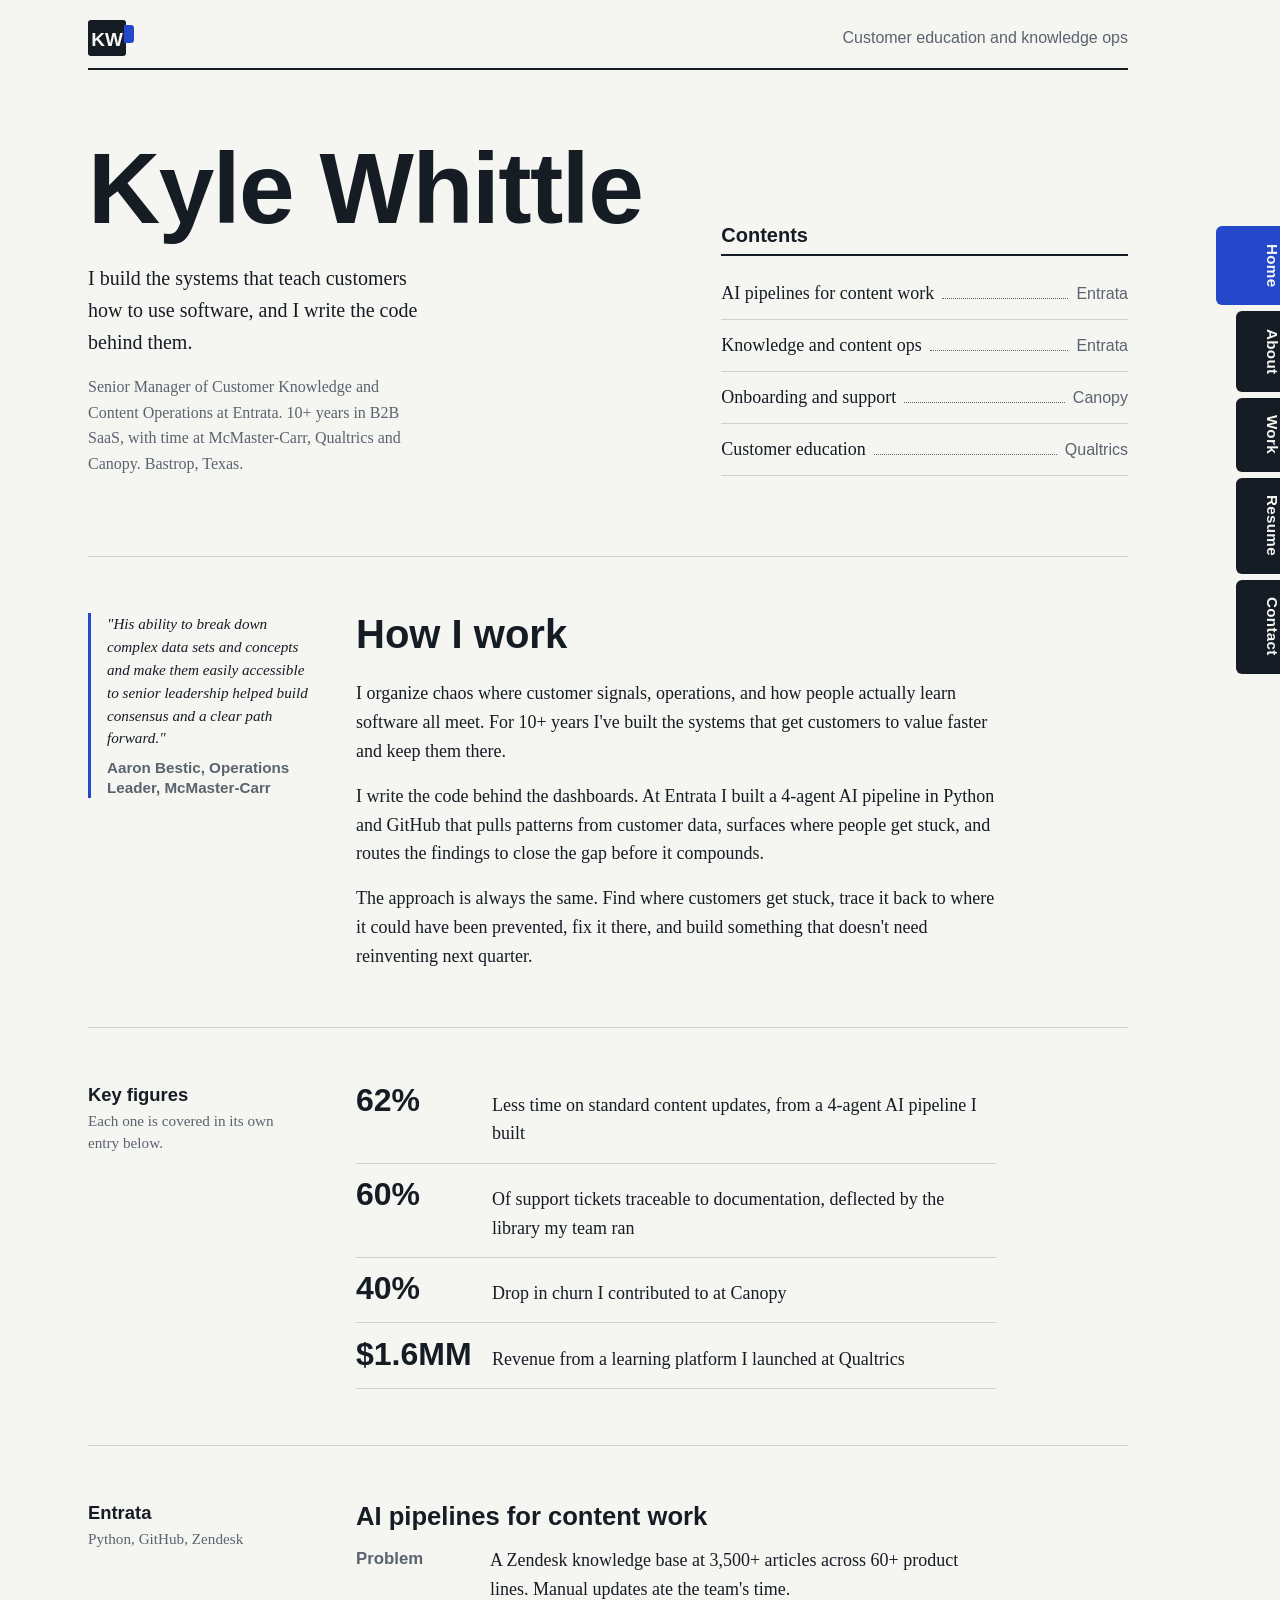
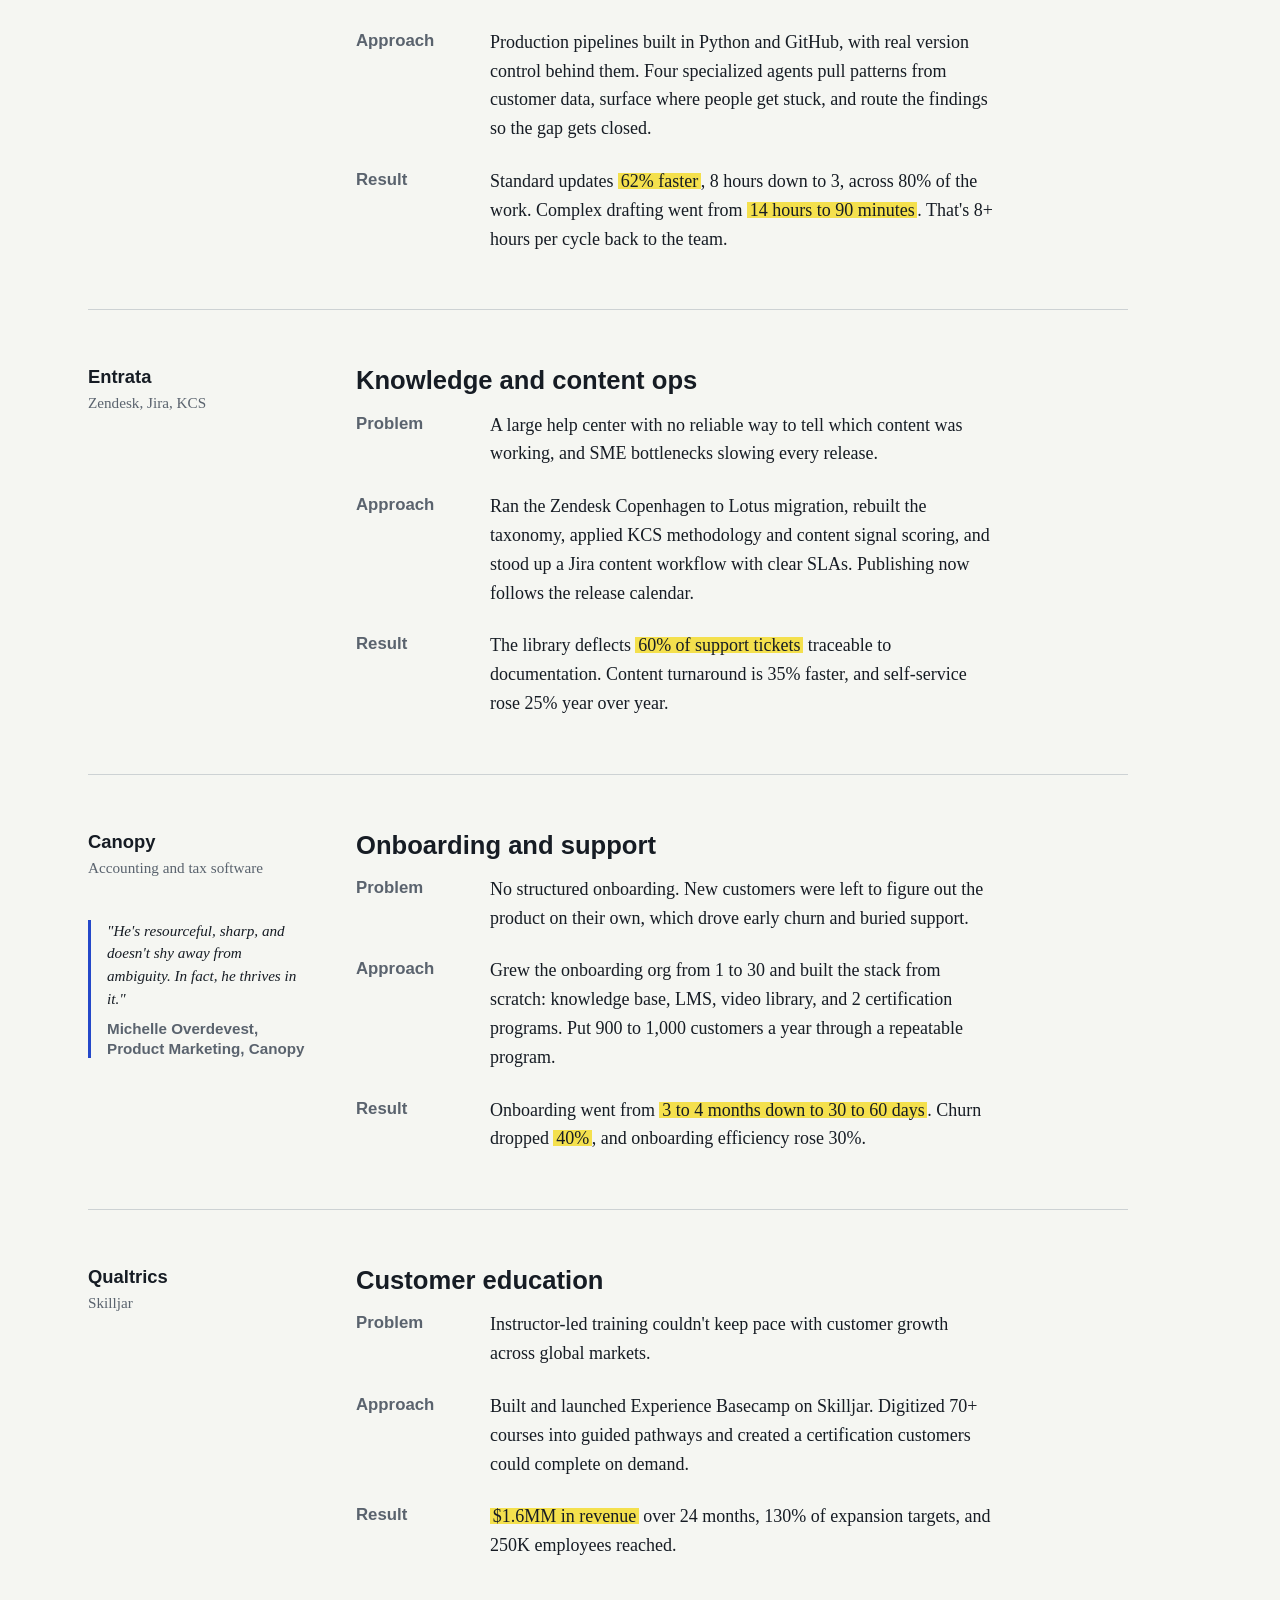
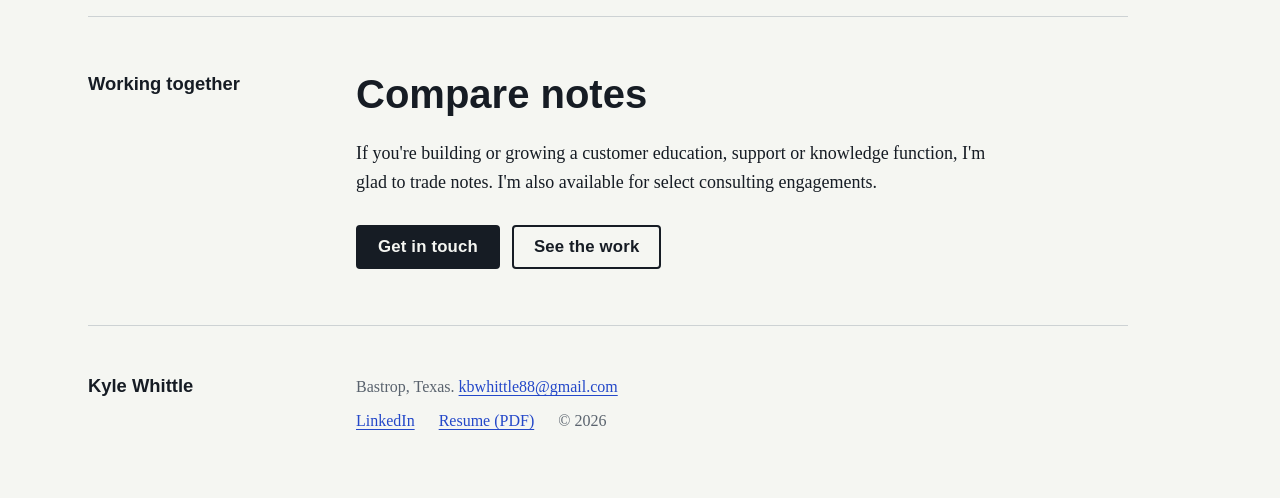
==== commit 36a28316: "Update the resume PDF and Entrata title Swap in the current resume (phone number left off) and list " ====
--- a/index.html
+++ b/index.html
@@ -45,7 +45,7 @@
           <div>
             <h1>Kyle Whittle</h1>
             <p class="lede">I build the systems that teach customers how to use software, and I write the code behind them.</p>
-            <p class="where">Associate Director of Customer Knowledge and Content Strategy at Entrata. 10+ years in B2B SaaS, with time at McMaster-Carr, Qualtrics and Canopy. Bastrop, Texas.</p>
+            <p class="where">Senior Manager of Customer Knowledge and Content Operations at Entrata. 10+ years in B2B SaaS, with time at McMaster-Carr, Qualtrics and Canopy. Bastrop, Texas.</p>
           </div>
           <nav class="contents" aria-label="Contents">
             <h2>Contents</h2>
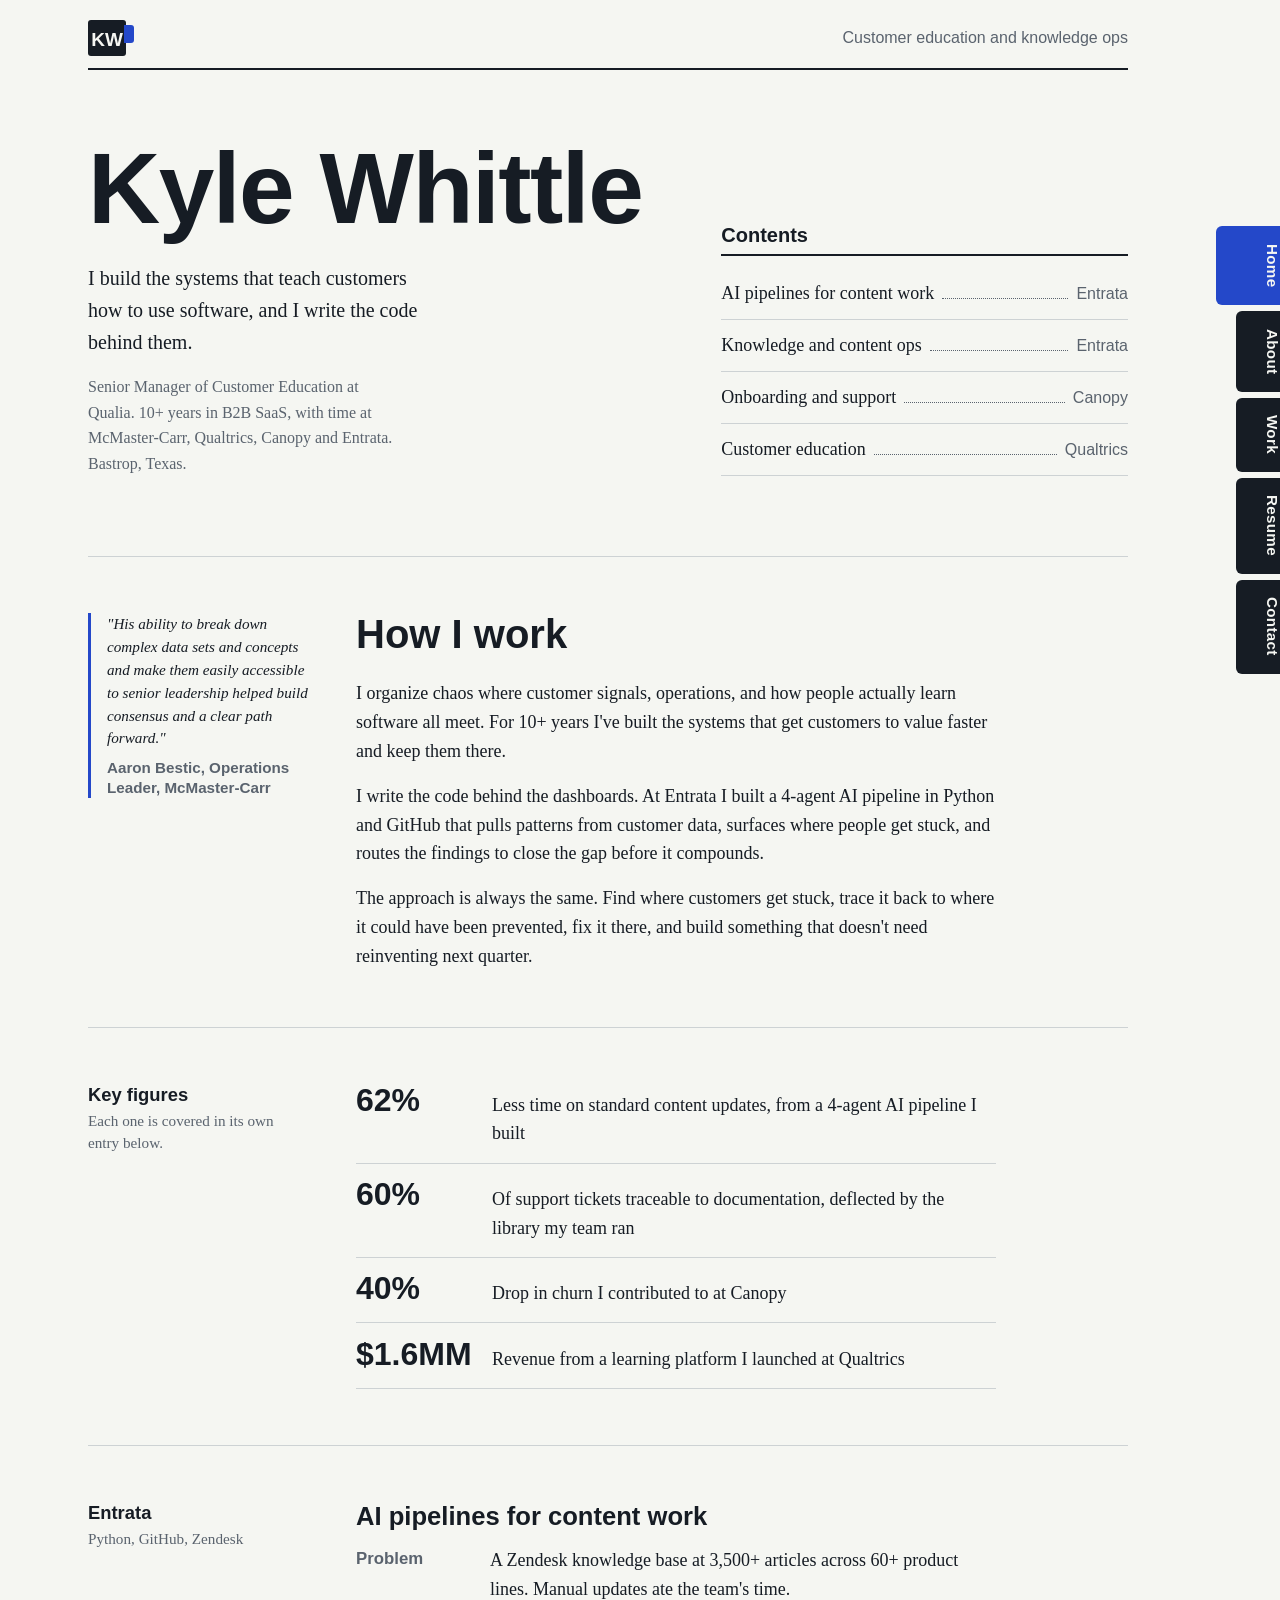
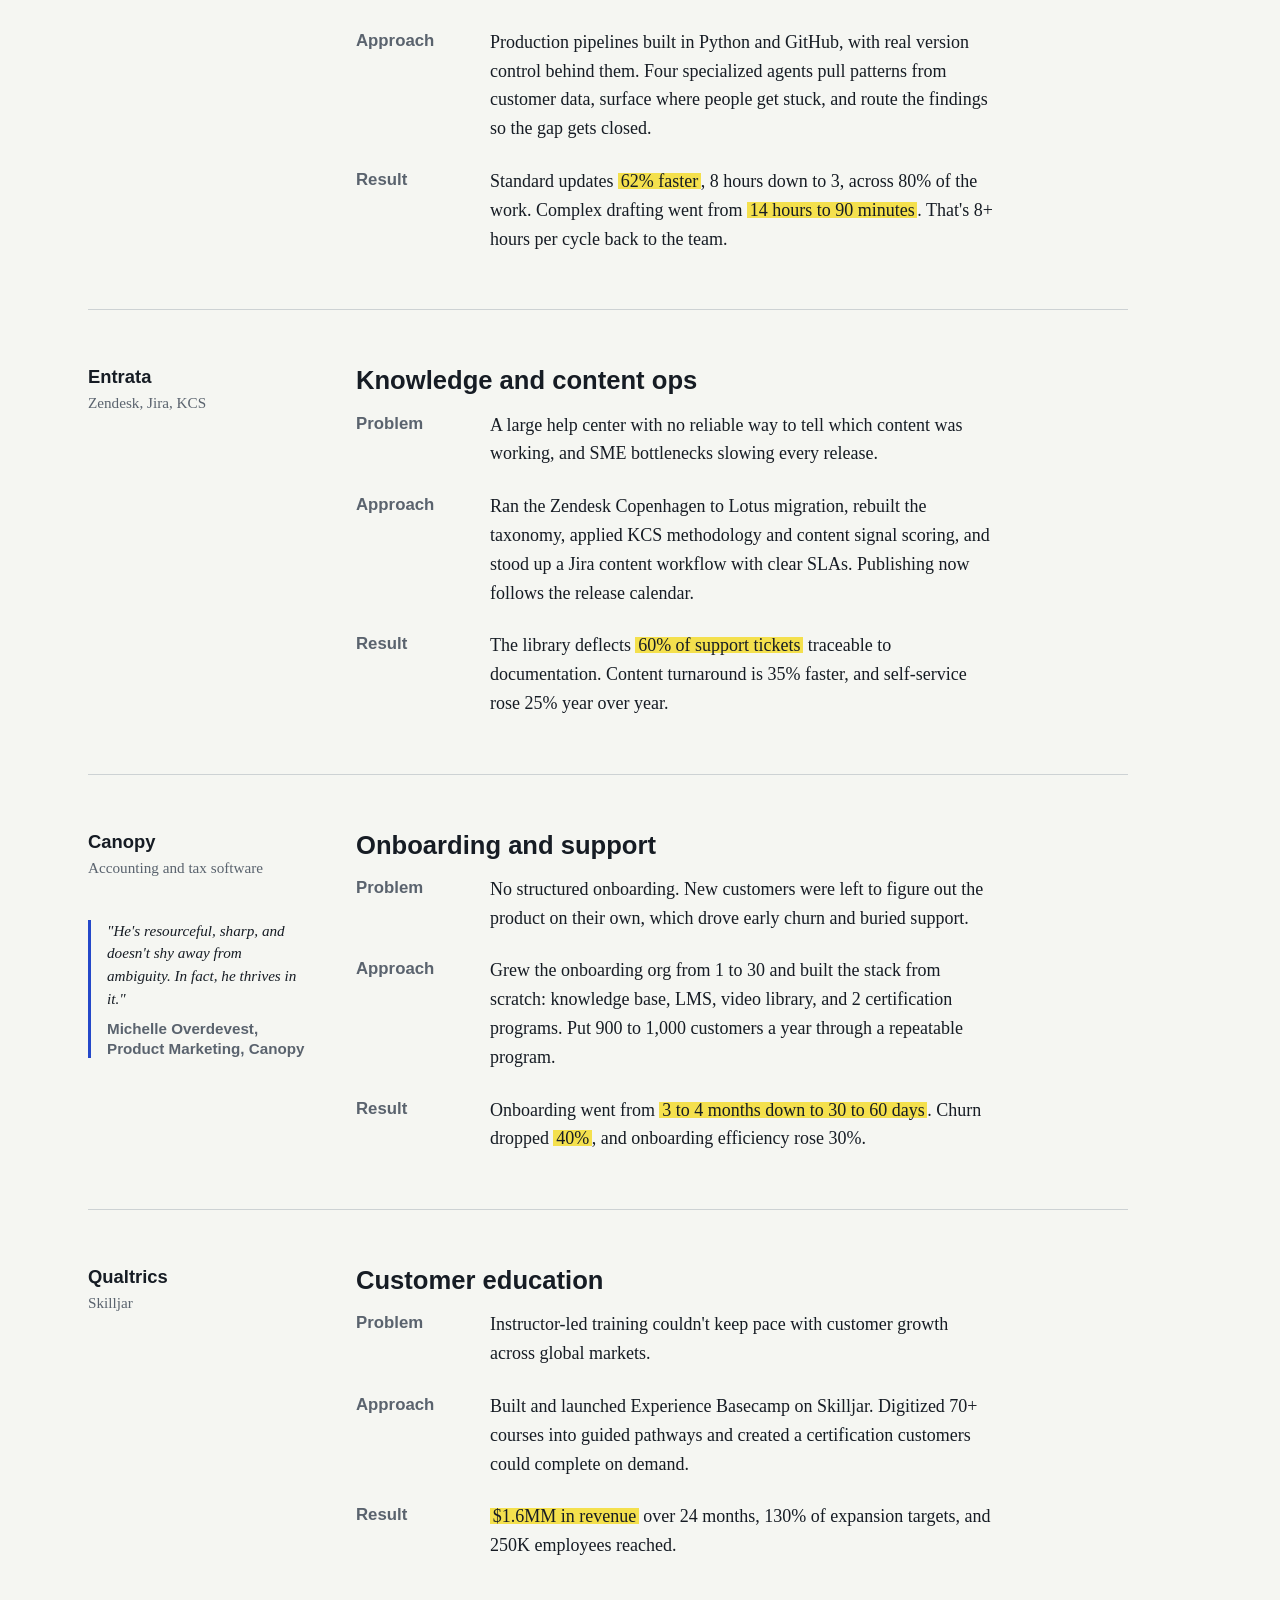
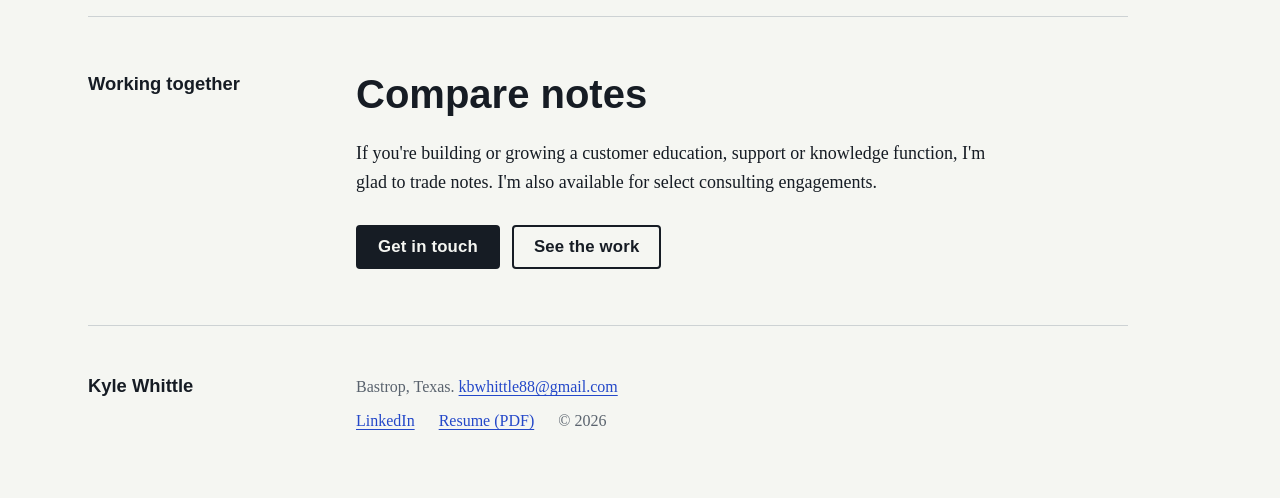
==== commit 4bcaa8e2: "Add the Qualia role Kyle started at Qualia in November 2026 as Senior Manager, Customer Education. E" ====
--- a/index.html
+++ b/index.html
@@ -45,7 +45,7 @@
           <div>
             <h1>Kyle Whittle</h1>
             <p class="lede">I build the systems that teach customers how to use software, and I write the code behind them.</p>
-            <p class="where">Senior Manager of Customer Knowledge and Content Operations at Entrata. 10+ years in B2B SaaS, with time at McMaster-Carr, Qualtrics and Canopy. Bastrop, Texas.</p>
+            <p class="where">Senior Manager of Customer Education at Qualia. 10+ years in B2B SaaS, with time at McMaster-Carr, Qualtrics, Canopy and Entrata. Bastrop, Texas.</p>
           </div>
           <nav class="contents" aria-label="Contents">
             <h2>Contents</h2>
